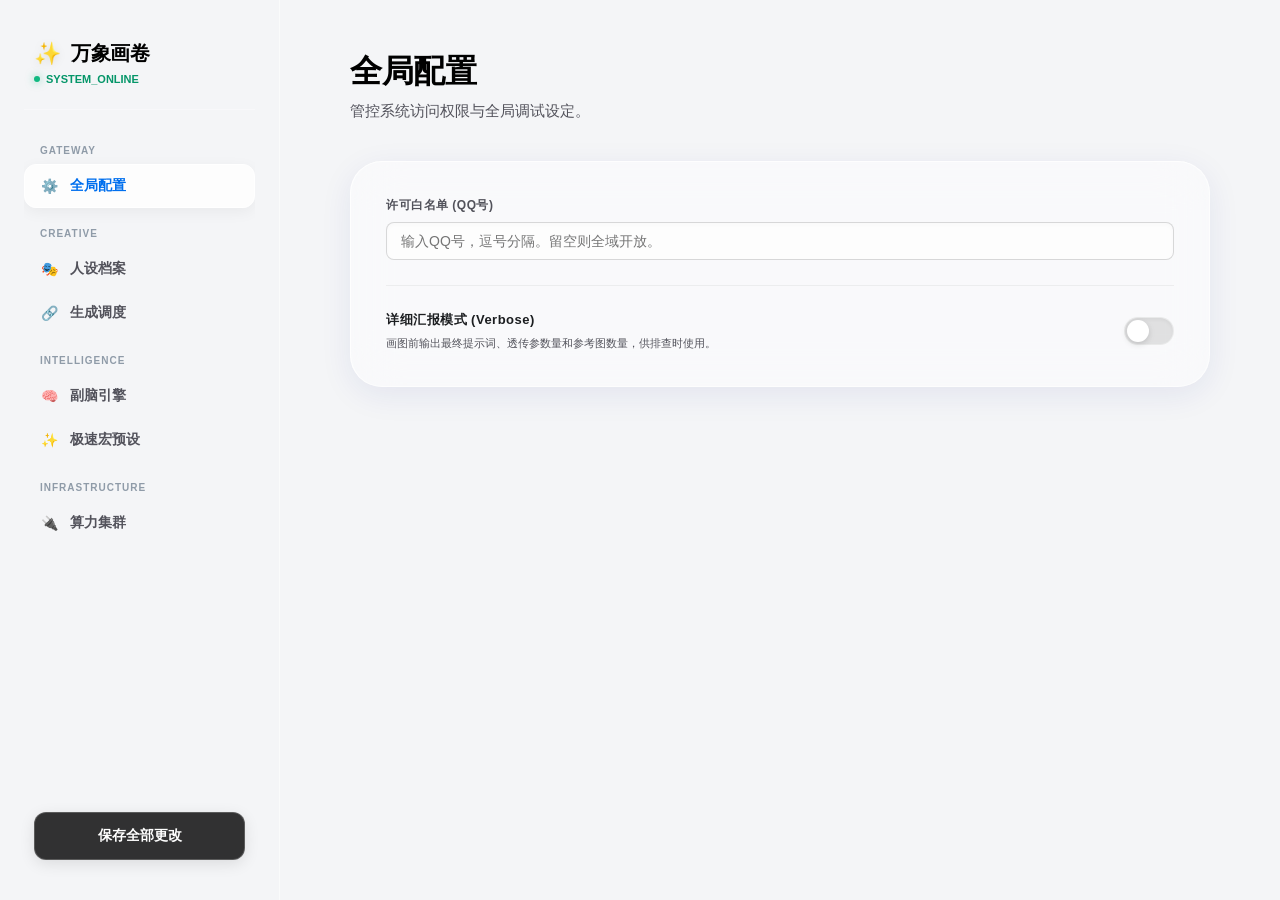
==== pages/插件配置/index.html @ beadd192 "Improve plugin stability and AstrBot compliance" ====
<!doctype html>
<html lang="zh-CN">
<head>
    <meta charset="utf-8" />
    <title>Omni-Draw Station</title>
    <link rel="stylesheet" href="./style.css" />
    
    <style>
        /* =========================================================
           ✨ 修复 1：全局 CSS 补丁 (电脑与手机均生效)
           解决你本地 style.css 缺少这些类名导致的“原始黑边框”和崩坏问题
           ========================================================= */
        
        /* 修复输入框、多行文本框、下拉菜单 */
        .input-modern, .input-glass, select.input-modern, textarea.input-modern {
            width: 100%;
            padding: 10px 14px;
            border: 1px solid rgba(0, 0, 0, 0.15) !important;
            border-radius: 8px;
            background: rgba(255, 255, 255, 0.6);
            font-size: 14px;
            outline: none;
            box-sizing: border-box;
            transition: all 0.2s ease;
            font-family: inherit;
            color: #1C1E21;
        }
        .input-modern:focus, .input-glass:focus {
            border-color: #006FEE !important;
            background: rgba(255, 255, 255, 0.9);
            box-shadow: 0 0 0 3px rgba(0, 111, 238, 0.15);
        }
        textarea.input-modern { resize: vertical; min-height: 80px; }
        
        /* 修复添加指令、添加节点等按钮 */
        .btn-secondary, .btn-glass-secondary {
            padding: 8px 16px;
            border: 1px solid rgba(0, 0, 0, 0.15) !important;
            background: rgba(255, 255, 255, 0.6);
            border-radius: 8px;
            cursor: pointer;
            font-size: 13px;
            font-weight: 600;
            color: #333;
            transition: all 0.2s;
        }
        .btn-secondary:hover, .btn-glass-secondary:hover {
            background: rgba(255, 255, 255, 0.9);
            border-color: #006FEE !important;
            color: #006FEE;
        }

        /* 修复“添加图片”的虚线框 */
        .upload-trigger {
            display: flex;
            flex-direction: column;
            align-items: center;
            justify-content: center;
            width: 100px;
            height: 100px;
            border: 2px dashed rgba(0, 0, 0, 0.2) !important;
            border-radius: 12px;
            background: rgba(255, 255, 255, 0.4);
            cursor: pointer;
            transition: all 0.2s;
            color: #555;
        }
        .upload-trigger:hover {
            background: rgba(255, 255, 255, 0.8);
            border-color: #006FEE !important;
            color: #006FEE;
        }
        .upload-icon { font-size: 24px; font-weight: bold; line-height: 1; margin-bottom: 4px; }
        .upload-text { font-size: 12px; }

        /* =========================================================
           ✨ 修复 2：手机端专属隔离层 (仅屏幕宽度 < 768px 生效)
           绝对不影响电脑端，彻底解决手机端错位、重叠问题
           ========================================================= */
        @media screen and (max-width: 768px) {
            body, html { overflow: hidden !important; }
            .layout-wrapper { display: flex !important; flex-direction: column !important; height: 100vh !important; }
            
            /* 侧边栏变身顶部横向导航 */
            .sidebar { 
                width: 100% !important; 
                height: auto !important; 
                padding: 15px 15px 5px 15px !important; 
                flex-shrink: 0 !important;
                border-right: none !important; 
                border-bottom: 1px solid rgba(0,0,0,0.1) !important;
                background: rgba(255, 255, 255, 0.95) !important;
                z-index: 100 !important; 
                position: relative !important;
            }
            .sidebar-header { display: flex !important; flex-direction: row !important; justify-content: space-between !important; align-items: center !important; margin-bottom: 10px !important; padding: 0 !important; }
            .brand h1 { font-size: 18px !important; margin: 0 !important; }
            .status-dot { margin: 0 !important; }
            
            /* 导航菜单横向滑动 */
            .nav-menu { display: flex !important; flex-direction: row !important; overflow-x: auto !important; white-space: nowrap !important; gap: 8px !important; padding-bottom: 5px !important; -webkit-overflow-scrolling: touch !important; }
            .nav-menu::-webkit-scrollbar { display: none !important; }
            .nav-label { display: none !important; }
            .nav-item { width: auto !important; flex: 0 0 auto !important; padding: 6px 12px !important; margin: 0 !important; font-size: 13px !important; border-radius: 8px !important; }
            
            /* 主内容区留出底部空间，防悬浮按钮遮挡 */
            .content { flex: 1 !important; padding: 15px 15px 100px 15px !important; overflow-y: auto !important; -webkit-overflow-scrolling: touch !important; }
            .page-header h2 { font-size: 20px !important; margin-bottom: 5px !important; }
            .page-header p { font-size: 12px !important; opacity: 0.8 !important;}
            
            /* 强制单列排版防挤压 */
            .grid-row, .grid-2-col { display: flex !important; flex-direction: column !important; gap: 12px !important; }
            .card, .glass-card { padding: 15px !important; width: 100% !important; box-sizing: border-box !important; margin-bottom: 15px !important; border-radius: 12px !important;}
            
            /* 手机端输入框防溢出 */
            .form-group { width: 100% !important; box-sizing: border-box !important; overflow: hidden !important; }
            
            /* 极速宏列表优化为上下堆叠 */
            .list-item { display: flex !important; flex-direction: column !important; gap: 8px !important; height: auto !important; padding: 12px !important; box-sizing: border-box !important; background: rgba(0,0,0,0.03) !important; border-radius: 12px !important;}
            .list-item span { display: none !important; }
            .list-item button { width: 100% !important; margin-top: 5px !important; }
            
            /* 卡片头部防按钮挤压 */
            .card-header.space-between { flex-direction: column !important; align-items: flex-start !important; gap: 10px !important; }
            .card-header.space-between button { width: 100% !important; }

            /* ✨ 彻底修复按钮重叠：做成固定在屏幕底部的悬浮胶囊 ✨ */
            .save-panel { 
                position: fixed !important; 
                bottom: 20px !important; 
                left: 50% !important; 
                transform: translateX(-50%) !important; 
                width: 85% !important; 
                max-width: 350px !important;
                padding: 0 !important; 
                margin: 0 !important; 
                z-index: 9999 !important; 
            }
            .btn-primary { 
                width: 100% !important; 
                padding: 14px !important; 
                border-radius: 30px !important; 
                background: #006FEE !important;
                color: #FFF !important;
                border: none !important;
                box-shadow: 0 8px 25px rgba(0, 111, 238, 0.4) !important; 
                font-size: 15px !important;
                font-weight: bold !important;
            }
        }
    </style>
</head>
<body>
    <div class="layout-wrapper">
        <aside class="sidebar">
            <div class="sidebar-header">
                <div class="brand">
                    <span class="brand-icon">✨</span>
                    <h1>万象画卷</h1>
                </div>
                <div class="status-dot">SYSTEM_ONLINE</div>
            </div>
            
            <nav class="nav-menu">
                <div class="nav-label">GATEWAY</div>
                <button class="nav-item active" data-target="tab-basic"><span>⚙️</span> 全局配置</button>
                <div class="nav-label">CREATIVE</div>
                <button class="nav-item" data-target="tab-persona"><span>🎭</span> 人设档案</button>
                <button class="nav-item" data-target="tab-hub"><span>🔗</span> 生成调度</button>
                <div class="nav-label">INTELLIGENCE</div>
                <button class="nav-item" data-target="tab-optimizer"><span>🧠</span> 副脑引擎</button>
                <button class="nav-item" data-target="tab-presets"><span>✨</span> 极速宏预设</button>
                <div class="nav-label">INFRASTRUCTURE</div>
                <button class="nav-item" data-target="tab-nodes"><span>🔌</span> 算力集群</button>
            </nav>

            <div class="save-panel">
                <button data-action="save-config" class="btn-primary">保存全部更改</button>
            </div>
        </aside>

        <main class="content">
            <div id="tab-basic" class="tab-pane active">
                <div class="page-header"><h2>全局配置</h2><p>管控系统访问权限与全局调试设定。</p></div>
                <section class="card">
                    <div class="form-group">
                        <label>许可白名单 (QQ号)</label>
                        <input type="text" id="perm_allowed_users" class="input-modern" placeholder="输入QQ号，逗号分隔。留空则全域开放。" />
                    </div>
                    <div class="divider"></div>
                    <div style="display: flex; justify-content: space-between; align-items: center;">
                        <div>
                            <label style="margin-bottom: 4px; display: block; color: var(--text-main); font-size: 13px;">详细汇报模式 (Verbose)</label>
                            <span style="font-size: 11px; color: var(--text-muted);">画图前输出最终提示词、透传参数量和参考图数量，供排查时使用。</span>
                        </div>
                        <div class="switch-wrapper"><input type="checkbox" id="verbose_report" class="ios-switch"></div>
                    </div>
                </section>
            </div>

            <div id="tab-persona" class="tab-pane">
                <div class="page-header"><h2>人设档案</h2><p>定义 AI 在进行拟态自拍时的外貌与识别特征。</p></div>
                <div class="grid-row">
                    <section class="card">
                        <div class="form-group"><label>实体代号</label><input type="text" id="persona_name" class="input-modern" /></div>
                        <div class="form-group"><label>底层特征序列 (Base Prompt)</label><textarea id="persona_prompt" rows="5" class="input-modern"></textarea></div>
                    </section>
                    <section class="card">
                        <div class="form-group">
                            <label>多模态参考图矩阵</label>
                            <div class="multi-upload-container" id="persona-upload-container">
                                <div class="upload-trigger" id="persona-upload-trigger">
                                    <span class="upload-icon">+</span>
                                    <span class="upload-text">添加图片</span>
                                </div>
                            </div>
                            <input type="file" id="hidden-file-input" accept="image/png, image/jpeg, image/webp" multiple style="display: none;" />
                        </div>
                    </section>
                </div>
            </div>

            <div id="tab-hub" class="tab-pane">
                <div class="page-header"><h2>生成调度</h2><p>将不同的生成指令动态指向已激活的算力节点。</p></div>
                <section class="card">
                    <div class="form-group"><label>图生图负载指向</label><div class="node-selector" id="sel-route-img"></div><input type="hidden" id="route_img" /></div>
                    <div class="divider"></div>
                    <div class="form-group"><label>自拍拟态指向</label><div class="node-selector" id="sel-route-selfie"></div><input type="hidden" id="route_selfie" /></div>
                    <div class="divider"></div>
                    <div class="form-group"><label>视频渲染指向</label><div class="node-selector-video" id="sel-route-video"></div><input type="hidden" id="route_video" /></div>
                </section>
            </div>

            <div id="tab-optimizer" class="tab-pane">
                <div class="page-header"><h2>副脑引擎</h2><p>大模型提示词重构中枢。</p></div>
                <section class="card highlight-card">
                    <div class="card-header">
                        <h3>提示词副脑 (Prompt Optimizer)</h3>
                        <div class="switch-wrapper"><input type="checkbox" id="opt_enable" class="ios-switch"></div>
                    </div>
                    <div class="grid-2-col">
                        <div class="form-group"><label>画风协议</label><select id="opt_style" class="input-modern"><option value="手机日常原生感">手机日常原生感</option><option value="自拍专用极致真实">自拍专用极致真实</option><option value="电影级光影大片">电影级光影大片</option><option value="日系插画大师">日系插画大师</option><option value="3D 潮玩盲盒">3D 潮玩盲盒</option><option value="自定义模式">自定义模式</option></select></div>
                        <div class="form-group"><label>处理节点</label><div class="node-selector" id="sel-opt-chain"></div><input type="hidden" id="opt_chain" /></div>
                        <div class="form-group"><label>模型核心</label><input type="text" id="opt_model" class="input-modern" /></div>
                        <div class="form-group"><label>超时限制 (秒)</label><input type="number" id="opt_timeout" class="input-modern" /></div>
                        <div class="form-group full-width"><label>并发上限 (0 使用默认安全上限 10)</label><input type="number" id="opt_batch" class="input-modern" /></div>
                        <div class="form-group full-width"><label>自定义注入要求</label><textarea id="opt_custom" rows="2" class="input-modern" placeholder="补充特定的画面要求..."></textarea></div>
                    </div>
                </section>
            </div>

            <div id="tab-presets" class="tab-pane">
                <div class="page-header"><h2>极速宏预设</h2><p>管理快捷映射指令，实现一键改图。</p></div>
                <section class="card">
                    <div class="card-header space-between"><h3>已激活宏指令</h3><button data-action="add-preset" class="btn-secondary btn-small">+ 添加指令</button></div>
                    <div class="list-container" id="presets-container"></div>
                </section>
            </div>

            <div id="tab-nodes" class="tab-pane">
                <div class="page-header"><h2>算力集群</h2><p>管理底层的图像与视频大模型 API 服务配置。</p></div>
                <section class="card">
                    <div class="card-header space-between"><h3>图像算力节点</h3><button data-action="add-provider" class="btn-secondary btn-small">+ 添加生图节点</button></div>
                    <div class="list-container" id="providers-container"></div>
                </section>
                <section class="card">
                    <div class="card-header space-between"><h3>视频渲染节点</h3><button data-action="add-video-provider" class="btn-secondary btn-small">+ 添加视频节点</button></div>
                    <div class="list-container" id="video-providers-container"></div>
                </section>
            </div>
        </main>
    </div>

    <div id="toast-container"></div>
    <script type="module" src="./app.js"></script>
</body>
</html>
---- pages/插件配置/style.css ----
:root {
    --glass-bg: rgba(255, 255, 255, 0.45);
    --glass-border: rgba(255, 255, 255, 0.6);
    --glass-highlight: rgba(255, 255, 255, 0.8);
    --glass-shadow: 0 8px 32px 0 rgba(31, 38, 135, 0.08);
    
    --input-bg: rgba(255, 255, 255, 0.3);
    --input-focus: rgba(255, 255, 255, 0.7);
    
    --text-main: #1C1E21;
    --text-muted: #52525B;
    --accent: #006FEE;
    --accent-glass: rgba(0, 111, 238, 0.15);
    --danger: #FF453A;
    
    --radius-sm: 12px;
    --radius-md: 20px;
    --radius-lg: 32px;
    --transition: all 0.3s cubic-bezier(0.25, 0.8, 0.25, 1);
}

html, body { height: 100%; margin: 0; padding: 0; background: #F4F5F7; font-family: -apple-system, BlinkMacSystemFont, "SF Pro Text", "Helvetica Neue", sans-serif; -webkit-font-smoothing: antialiased; overflow: hidden; }
* { box-sizing: border-box; }

/* 🌟 核心：流光背景层 */
.ambient-bg { position: fixed; top: 0; left: 0; width: 100vw; height: 100vh; z-index: -1; background: #E9ECEF; overflow: hidden; }
.color-orb { position: absolute; border-radius: 50%; filter: blur(80px); opacity: 0.6; animation: float 15s ease-in-out infinite alternate; }
.orb-1 { width: 500px; height: 500px; background: #FFD1FF; top: -100px; left: -100px; }
.orb-2 { width: 600px; height: 600px; background: #C2E9FB; bottom: -200px; right: -100px; animation-delay: -5s; }
.orb-3 { width: 400px; height: 400px; background: #E0C3FC; top: 40%; left: 40%; animation-delay: -10s; }
@keyframes float { 0% { transform: translate(0, 0) scale(1); } 100% { transform: translate(40px, 40px) scale(1.1); } }

/* 💡 将 maxWidth 去除，实现宽度 100vw，侧边栏贴边 */
.layout-wrapper { display: flex; height: 100vh; width: 100vw; margin: 0; }

/* 🌟 核心：液态侧边栏 */
.sidebar { width: 280px; flex-shrink: 0; display: flex; flex-direction: column; padding: 40px 24px; z-index: 10; border-right: 1px solid var(--glass-border); }
.glass-panel { background: var(--glass-bg); backdrop-filter: blur(24px); -webkit-backdrop-filter: blur(24px); box-shadow: var(--glass-shadow); }

.sidebar-header { padding: 0 10px 24px; border-bottom: 1px solid rgba(255,255,255,0.3); margin-bottom: 15px; }
.brand { display: flex; align-items: center; gap: 10px; }
.brand-icon { font-size: 22px; filter: drop-shadow(0 2px 4px rgba(0,0,0,0.1)); }
.brand h1 { font-size: 20px; font-weight: 800; letter-spacing: -0.5px; margin: 0; color: #000; }
.status-dot { font-size: 11px; color: #059669; font-weight: 700; margin-top: 6px; display: flex; align-items: center; gap: 6px; }
.status-dot::before { content: ""; display: block; width: 6px; height: 6px; background: #10B981; border-radius: 50%; box-shadow: 0 0 8px rgba(16, 185, 129, 0.6); }

.nav-label { font-size: 10px; font-weight: 800; color: #8F9BA8; padding: 20px 16px 8px; letter-spacing: 1px; }
.nav-menu { flex: 1; overflow-y: auto; }
.nav-item { display: flex; align-items: center; gap: 12px; width: 100%; padding: 12px 16px; border: 1px solid transparent; background: transparent; border-radius: var(--radius-sm); color: var(--text-muted); font-size: 14px; font-weight: 600; cursor: pointer; transition: var(--transition); outline: none; }
.nav-item:hover { background: rgba(255,255,255,0.5); color: var(--text-main); }
.nav-item.active { background: rgba(255,255,255,0.8); color: var(--accent); border: 1px solid #FFF; box-shadow: 0 4px 15px rgba(0,0,0,0.05); }

.save-panel { margin-top: auto; padding: 16px 10px 0; }
.btn-primary { width: 100%; padding: 14px; background: rgba(0,0,0,0.8); backdrop-filter: blur(10px); color: #FFF; border: 1px solid rgba(255,255,255,0.2); border-radius: var(--radius-sm); font-weight: 600; font-size: 14px; cursor: pointer; transition: var(--transition); outline: none; box-shadow: 0 4px 15px rgba(0,0,0,0.1); }
.btn-primary:hover:not(:disabled) { background: #000; transform: translateY(-2px); box-shadow: 0 8px 20px rgba(0,0,0,0.2); }
.btn-primary:active:not(:disabled) { transform: scale(0.98); }
.btn-secondary { background: rgba(255,255,255,0.55); color: #000; border: 1px solid rgba(255,255,255,0.7); padding: 8px 16px; border-radius: 8px; font-size: 13px; font-weight: 700; cursor: pointer; transition: var(--transition); outline: none; }
.btn-secondary:hover { background: #FFF; color: var(--accent); box-shadow: 0 4px 12px rgba(0,0,0,0.05); }
.btn-small { padding: 7px 12px; font-size: 12px; }
.spinner { display: inline-block; animation: spin 1s linear infinite; }
@keyframes spin { to { transform: rotate(360deg); } }

/* 主区域 */
.content { flex: 1; height: 100%; overflow-y: auto; padding: 50px 70px; scroll-behavior: smooth; position: relative; z-index: 5; }
.tab-pane { display: none; opacity: 0; transform: translateY(20px); transition: opacity 0.4s ease, transform 0.4s cubic-bezier(0.2, 0.8, 0.2, 1); }
.tab-pane.active { display: block; opacity: 1; transform: translateY(0); }

.page-header { margin-bottom: 40px; }
.page-header h2 { font-size: 32px; font-weight: 800; margin: 0 0 8px 0; letter-spacing: -0.5px; color: #000; }
.page-header p { color: var(--text-muted); font-size: 15px; margin: 0; font-weight: 500; }

/* 🌟 核心：液态卡片 */
.card, .glass-card { background: var(--glass-bg); backdrop-filter: blur(24px); -webkit-backdrop-filter: blur(24px); border-radius: var(--radius-lg); padding: 35px; margin-bottom: 30px; box-shadow: var(--glass-shadow); border: 1px solid var(--glass-border); border-top: 1px solid var(--glass-highlight); border-left: 1px solid var(--glass-highlight); transition: var(--transition); }
.glass-card:hover { box-shadow: 0 12px 40px 0 rgba(31, 38, 135, 0.12); }
.card:hover { box-shadow: 0 12px 40px 0 rgba(31, 38, 135, 0.12); }
.highlight-card { position: relative; overflow: hidden; }
.highlight-card::before { content: ''; position: absolute; top: 0; left: 0; width: 100%; height: 4px; background: linear-gradient(90deg, #006FEE, #00A2FF); }
.highlight-glass { position: relative; overflow: hidden; }
.highlight-glass::before { content: ''; position: absolute; top: 0; left: 0; width: 100%; height: 4px; background: linear-gradient(90deg, #006FEE, #00F0FF); }
.card-header { margin-bottom: 25px; display: flex; justify-content: space-between; align-items: center; }
.card-header h3 { font-size: 17px; font-weight: 700; margin: 0; color: #000; }

.grid-row { display: grid; grid-template-columns: 1fr 1fr; gap: 30px; }
.grid-2-col { display: grid; grid-template-columns: 1fr 1fr; gap: 20px; }
.full-width { grid-column: 1 / -1; }

.form-group { display: flex; flex-direction: column; gap: 8px; margin-bottom: 20px; }
.form-group:last-child { margin-bottom: 0; }
label { font-size: 12px; font-weight: 700; color: var(--text-muted); letter-spacing: 0.5px; }

/* 🌟 核心：玻璃质感输入框 */
.input-modern, .input-glass { width: 100%; padding: 14px 16px; background: var(--input-bg); border: 1px solid rgba(255,255,255,0.4); border-radius: var(--radius-sm); color: var(--text-main); font-size: 14px; transition: var(--transition); outline: none; font-weight: 500; box-shadow: inset 0 2px 4px rgba(0,0,0,0.02); }
.input-modern:hover,
.input-glass:hover { background: rgba(255,255,255,0.5); }
.input-modern:focus,
.input-glass:focus { background: var(--input-focus); border-color: rgba(255,255,255,0.8); box-shadow: 0 0 0 4px var(--accent-glass), inset 0 2px 4px rgba(0,0,0,0.01); }
textarea.input-modern,
textarea.input-glass { resize: vertical; line-height: 1.6; }
.divider { height: 1px; background: rgba(0,0,0,0.05); margin: 25px 0; }

/* iOS 开关 */
.switch-wrapper { display: flex; align-items: center; }
.ios-switch { appearance: none; width: 50px; height: 28px; background: rgba(0,0,0,0.1); border-radius: 28px; position: relative; cursor: pointer; outline: none; transition: 0.3s; margin: 0; border: 1px solid rgba(255,255,255,0.3); box-shadow: inset 0 2px 4px rgba(0,0,0,0.05); }
.ios-switch::after { content: ''; position: absolute; top: 2px; left: 2px; width: 22px; height: 22px; background: #FFF; border-radius: 50%; box-shadow: 0 2px 6px rgba(0,0,0,0.15); transition: 0.3s cubic-bezier(0.2, 0.8, 0.2, 1); }
.ios-switch:checked { background: #34C759; border-color: #34C759; }
.ios-switch:checked::after { transform: translateX(22px); }

/* 🌟 这是你原本的 selector-chip，我不做任何修改！ */
.node-selector, .node-selector-video { display: flex; flex-wrap: wrap; gap: 10px; margin-top: 5px; }
.selector-chip { padding: 8px 16px; background: var(--input-bg); border-radius: 20px; font-size: 13px; font-weight: 600; color: var(--text-muted); cursor: pointer; border: 1px solid rgba(255,255,255,0.3); transition: var(--transition); backdrop-filter: blur(10px); }
.selector-chip:hover { background: rgba(255,255,255,0.6); }
.selector-chip.active { background: var(--accent); color: #FFF; border-color: var(--accent); box-shadow: 0 4px 12px rgba(0, 111, 238, 0.3); }
.empty-hint { font-size: 12px; color: #A1A1AA; font-style: italic; }

/* 多图上传区域 */
.multi-upload-container { display: flex; flex-wrap: wrap; gap: 15px; align-items: stretch; }
.image-preview-wrapper { position: relative; animation: popIn 0.4s cubic-bezier(0.2, 0.8, 0.2, 1); }
.image-preview { height: 100px; width: auto; max-width: 160px; object-fit: cover; border-radius: var(--radius-sm); border: 2px solid #FFF; box-shadow: 0 4px 12px rgba(0,0,0,0.08); background: var(--input-bg); display: block; }
.btn-del-img { position: absolute; top: -10px; right: -10px; width: 26px; height: 26px; background: rgba(0,0,0,0.7); backdrop-filter: blur(4px); color: #FFF; border: 1px solid rgba(255,255,255,0.2); border-radius: 50%; font-size: 14px; display: flex; align-items: center; justify-content: center; cursor: pointer; outline: none; transition: 0.2s; box-shadow: 0 2px 8px rgba(0,0,0,0.2); }
.btn-del-img:hover { background: var(--danger); transform: scale(1.1); }
.glass-trigger { height: 100px; min-width: 100px; border: 2px dashed rgba(0,0,0,0.15); border-radius: var(--radius-sm); display: flex; flex-direction: column; align-items: center; justify-content: center; cursor: pointer; background: rgba(255,255,255,0.2); transition: var(--transition); padding: 0 20px; }
.glass-trigger:hover { border-color: var(--accent); background: rgba(255,255,255,0.6); }
.upload-icon { font-size: 24px; color: var(--accent); font-weight: 300; }
.upload-text { font-size: 12px; font-weight: 700; color: var(--text-muted); margin-top: 4px; }
@keyframes popIn { from { opacity: 0; transform: scale(0.85); } to { opacity: 1; transform: scale(1); } }

/* 玻璃次级按钮 */
.btn-glass-secondary { background: rgba(255,255,255,0.5); color: #000; border: 1px solid rgba(255,255,255,0.6); padding: 8px 16px; border-radius: 8px; font-size: 13px; font-weight: 700; cursor: pointer; transition: var(--transition); outline: none; box-shadow: 0 2px 6px rgba(0,0,0,0.02); }
.btn-glass-secondary:hover { background: #FFF; box-shadow: 0 4px 12px rgba(0,0,0,0.05); transform: translateY(-1px); }

/* 列表容器 */
.list-container { display: flex; flex-direction: column; gap: 16px; }
.list-card { border: 1px solid rgba(255,255,255,0.6); border-radius: var(--radius-md); padding: 24px; background: rgba(255,255,255,0.45); transition: var(--transition); }
.list-card:hover { background: rgba(255,255,255,0.7); box-shadow: 0 8px 24px rgba(0,0,0,0.05); }
.list-card-header { display: flex; justify-content: space-between; align-items: center; margin-bottom: 20px; border-bottom: 1px solid rgba(0,0,0,0.05); padding-bottom: 16px; }
.input-minimal { background: transparent; border: none; font-size: 16px; font-weight: 800; width: 180px; outline: none; border-bottom: 1px solid transparent; transition: var(--transition); color: var(--text-main); }
.input-minimal:focus { border-bottom-color: var(--accent); }

.list-item { display: flex; align-items: center; gap: 12px; padding: 10px 16px; background: rgba(255,255,255,0.4); border-radius: var(--radius-sm); border: 1px solid rgba(255,255,255,0.5); transition: var(--transition); }
.list-item:focus-within { background: rgba(255,255,255,0.8); border-color: #FFF; box-shadow: 0 4px 15px rgba(0,0,0,0.05); }
.preset-name { width: 140px; background: transparent; font-weight: 700; }
.preset-prompt { flex: 1; background: transparent; }
.divider-text { color: #A1A1AA; font-size: 12px; font-weight: 700; }
.btn-icon { background: transparent; border: none; color: #A1A1AA; font-size: 18px; cursor: pointer; transition: var(--transition); width: 28px; height: 28px; border-radius: 50%; display: flex; align-items: center; justify-content: center; outline: none; }
.btn-icon:hover { color: var(--danger); background: #FEE2E2; }

/* Toast */
#toast-container { position: fixed; top: 40px; left: 50%; transform: translateX(-50%); z-index: 10000; display: flex; flex-direction: column; gap: 10px; pointer-events: none; }
.toast { background: rgba(0,0,0,0.75); backdrop-filter: blur(12px); -webkit-backdrop-filter: blur(12px); color: #FFF; padding: 14px 28px; border-radius: 30px; font-size: 14px; font-weight: 500; display: flex; align-items: center; gap: 10px; box-shadow: 0 12px 30px rgba(0,0,0,0.15); border: 1px solid rgba(255,255,255,0.1); animation: slideDown 0.4s cubic-bezier(0.2, 0.8, 0.2, 1) forwards; }
.toast-success .toast-icon { color: #34C759; font-weight: bold; }
.toast-error .toast-icon { color: #FF3B30; font-weight: bold; }
.toast-fadeout { opacity: 0; transform: translateY(-20px); transition: 0.3s; }
@keyframes slideDown { from { opacity: 0; transform: translateY(-20px); } to { opacity: 1; transform: translateY(0); } }

/* 动画节点 */
.node-enter { animation: slideInUp 0.5s cubic-bezier(0.2, 0.8, 0.2, 1) forwards; }
.node-exit { animation: fadeOutRight 0.3s ease-in forwards; pointer-events: none; }
@keyframes slideInUp { 0% { opacity: 0; transform: translateY(20px) scale(0.98); } 100% { opacity: 1; transform: translateY(0) scale(1); } }
@keyframes fadeOutRight { 0% { opacity: 1; transform: translateX(0); } 100% { opacity: 0; transform: translateX(30px); } }

/* 💡 新增：独立的 api-chip 样式，用于算力集群模式选择，互不干扰 */
.chip-group { display: flex; flex-wrap: wrap; gap: 8px; }
.api-chip { padding: 8px 16px; background: rgba(255,255,255,0.5); border-radius: 20px; font-size: 13px; font-weight: 600; color: var(--text-muted); cursor: pointer; border: 1px solid rgba(255,255,255,0.6); transition: var(--transition); backdrop-filter: blur(10px); }
.api-chip:hover { background: rgba(255,255,255,0.8); color: var(--text-main); }
.api-chip.active { background: var(--accent); color: #FFF; border-color: var(--accent); box-shadow: 0 4px 12px rgba(0, 111, 238, 0.3); }

/* 追加到文件末尾即可 */
.chip-del { 
    margin-left: 6px; 
    color: inherit; 
    opacity: 0.5; 
    padding: 0 4px; 
    border-radius: 50%; 
    transition: 0.2s; 
    display: inline-flex; 
    align-items: center; 
    justify-content: center; 
    font-size: 14px; 
    font-weight: bold; 
    line-height: 1; 
}
.chip-del:hover { 
    background: rgba(0,0,0,0.1); 
    opacity: 1; 
    color: var(--danger); 
    transform: scale(1.1); 
}
.api-chip.active .chip-del:hover { 
    background: rgba(255,255,255,0.25); 
    color: #FFF; 
}
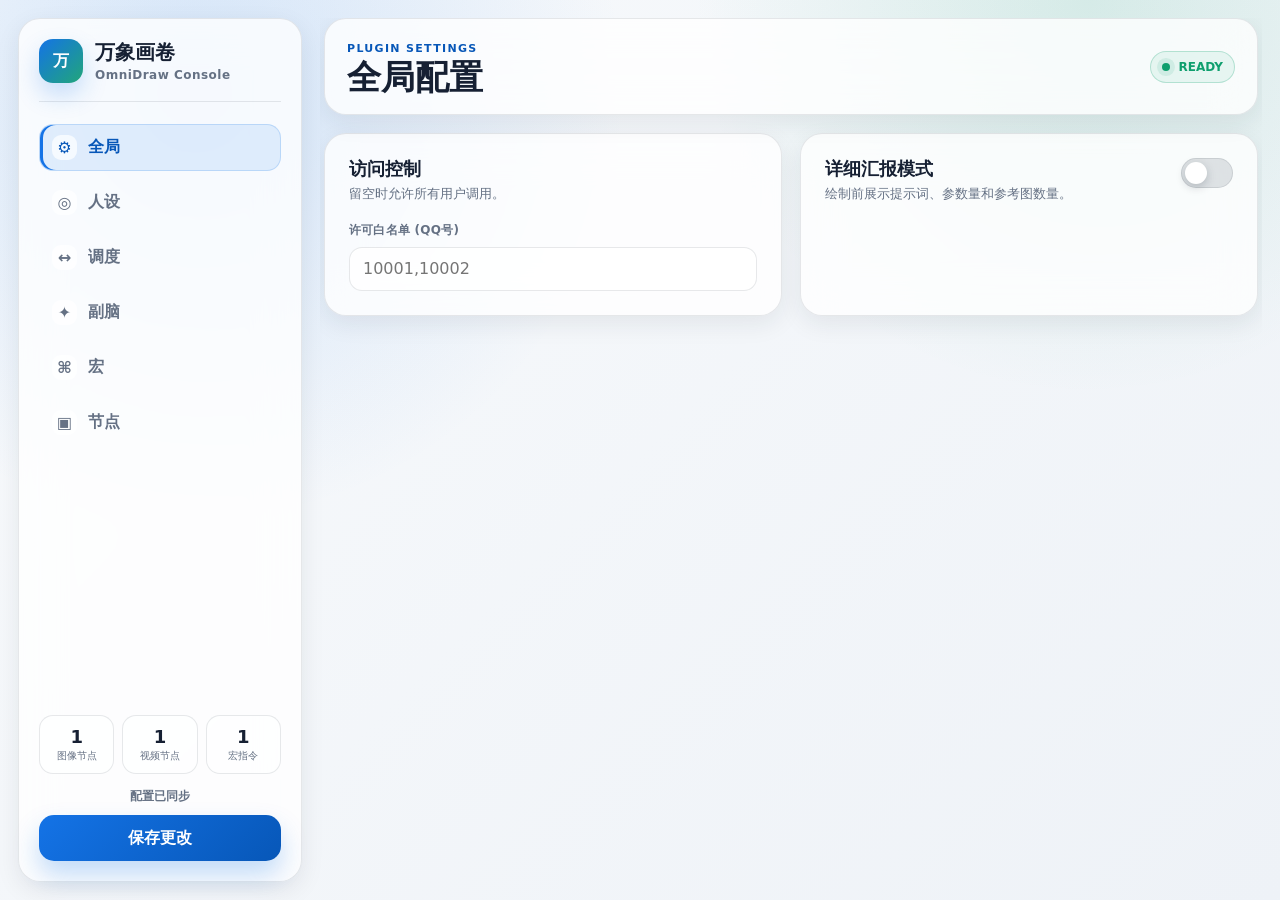
==== commit 92a7778a: "Redesign plugin settings page" ====
--- a/pages/插件配置/index.html
+++ b/pages/插件配置/index.html
@@ -2,276 +2,245 @@
 <html lang="zh-CN">
 <head>
     <meta charset="utf-8" />
-    <title>Omni-Draw Station</title>
+    <meta name="viewport" content="width=device-width, initial-scale=1, viewport-fit=cover" />
+    <title>OmniDraw Console</title>
     <link rel="stylesheet" href="./style.css" />
-    
-    <style>
-        /* =========================================================
-           ✨ 修复 1：全局 CSS 补丁 (电脑与手机均生效)
-           解决你本地 style.css 缺少这些类名导致的“原始黑边框”和崩坏问题
-           ========================================================= */
-        
-        /* 修复输入框、多行文本框、下拉菜单 */
-        .input-modern, .input-glass, select.input-modern, textarea.input-modern {
-            width: 100%;
-            padding: 10px 14px;
-            border: 1px solid rgba(0, 0, 0, 0.15) !important;
-            border-radius: 8px;
-            background: rgba(255, 255, 255, 0.6);
-            font-size: 14px;
-            outline: none;
-            box-sizing: border-box;
-            transition: all 0.2s ease;
-            font-family: inherit;
-            color: #1C1E21;
-        }
-        .input-modern:focus, .input-glass:focus {
-            border-color: #006FEE !important;
-            background: rgba(255, 255, 255, 0.9);
-            box-shadow: 0 0 0 3px rgba(0, 111, 238, 0.15);
-        }
-        textarea.input-modern { resize: vertical; min-height: 80px; }
-        
-        /* 修复添加指令、添加节点等按钮 */
-        .btn-secondary, .btn-glass-secondary {
-            padding: 8px 16px;
-            border: 1px solid rgba(0, 0, 0, 0.15) !important;
-            background: rgba(255, 255, 255, 0.6);
-            border-radius: 8px;
-            cursor: pointer;
-            font-size: 13px;
-            font-weight: 600;
-            color: #333;
-            transition: all 0.2s;
-        }
-        .btn-secondary:hover, .btn-glass-secondary:hover {
-            background: rgba(255, 255, 255, 0.9);
-            border-color: #006FEE !important;
-            color: #006FEE;
-        }
-
-        /* 修复“添加图片”的虚线框 */
-        .upload-trigger {
-            display: flex;
-            flex-direction: column;
-            align-items: center;
-            justify-content: center;
-            width: 100px;
-            height: 100px;
-            border: 2px dashed rgba(0, 0, 0, 0.2) !important;
-            border-radius: 12px;
-            background: rgba(255, 255, 255, 0.4);
-            cursor: pointer;
-            transition: all 0.2s;
-            color: #555;
-        }
-        .upload-trigger:hover {
-            background: rgba(255, 255, 255, 0.8);
-            border-color: #006FEE !important;
-            color: #006FEE;
-        }
-        .upload-icon { font-size: 24px; font-weight: bold; line-height: 1; margin-bottom: 4px; }
-        .upload-text { font-size: 12px; }
-
-        /* =========================================================
-           ✨ 修复 2：手机端专属隔离层 (仅屏幕宽度 < 768px 生效)
-           绝对不影响电脑端，彻底解决手机端错位、重叠问题
-           ========================================================= */
-        @media screen and (max-width: 768px) {
-            body, html { overflow: hidden !important; }
-            .layout-wrapper { display: flex !important; flex-direction: column !important; height: 100vh !important; }
-            
-            /* 侧边栏变身顶部横向导航 */
-            .sidebar { 
-                width: 100% !important; 
-                height: auto !important; 
-                padding: 15px 15px 5px 15px !important; 
-                flex-shrink: 0 !important;
-                border-right: none !important; 
-                border-bottom: 1px solid rgba(0,0,0,0.1) !important;
-                background: rgba(255, 255, 255, 0.95) !important;
-                z-index: 100 !important; 
-                position: relative !important;
-            }
-            .sidebar-header { display: flex !important; flex-direction: row !important; justify-content: space-between !important; align-items: center !important; margin-bottom: 10px !important; padding: 0 !important; }
-            .brand h1 { font-size: 18px !important; margin: 0 !important; }
-            .status-dot { margin: 0 !important; }
-            
-            /* 导航菜单横向滑动 */
-            .nav-menu { display: flex !important; flex-direction: row !important; overflow-x: auto !important; white-space: nowrap !important; gap: 8px !important; padding-bottom: 5px !important; -webkit-overflow-scrolling: touch !important; }
-            .nav-menu::-webkit-scrollbar { display: none !important; }
-            .nav-label { display: none !important; }
-            .nav-item { width: auto !important; flex: 0 0 auto !important; padding: 6px 12px !important; margin: 0 !important; font-size: 13px !important; border-radius: 8px !important; }
-            
-            /* 主内容区留出底部空间，防悬浮按钮遮挡 */
-            .content { flex: 1 !important; padding: 15px 15px 100px 15px !important; overflow-y: auto !important; -webkit-overflow-scrolling: touch !important; }
-            .page-header h2 { font-size: 20px !important; margin-bottom: 5px !important; }
-            .page-header p { font-size: 12px !important; opacity: 0.8 !important;}
-            
-            /* 强制单列排版防挤压 */
-            .grid-row, .grid-2-col { display: flex !important; flex-direction: column !important; gap: 12px !important; }
-            .card, .glass-card { padding: 15px !important; width: 100% !important; box-sizing: border-box !important; margin-bottom: 15px !important; border-radius: 12px !important;}
-            
-            /* 手机端输入框防溢出 */
-            .form-group { width: 100% !important; box-sizing: border-box !important; overflow: hidden !important; }
-            
-            /* 极速宏列表优化为上下堆叠 */
-            .list-item { display: flex !important; flex-direction: column !important; gap: 8px !important; height: auto !important; padding: 12px !important; box-sizing: border-box !important; background: rgba(0,0,0,0.03) !important; border-radius: 12px !important;}
-            .list-item span { display: none !important; }
-            .list-item button { width: 100% !important; margin-top: 5px !important; }
-            
-            /* 卡片头部防按钮挤压 */
-            .card-header.space-between { flex-direction: column !important; align-items: flex-start !important; gap: 10px !important; }
-            .card-header.space-between button { width: 100% !important; }
-
-            /* ✨ 彻底修复按钮重叠：做成固定在屏幕底部的悬浮胶囊 ✨ */
-            .save-panel { 
-                position: fixed !important; 
-                bottom: 20px !important; 
-                left: 50% !important; 
-                transform: translateX(-50%) !important; 
-                width: 85% !important; 
-                max-width: 350px !important;
-                padding: 0 !important; 
-                margin: 0 !important; 
-                z-index: 9999 !important; 
-            }
-            .btn-primary { 
-                width: 100% !important; 
-                padding: 14px !important; 
-                border-radius: 30px !important; 
-                background: #006FEE !important;
-                color: #FFF !important;
-                border: none !important;
-                box-shadow: 0 8px 25px rgba(0, 111, 238, 0.4) !important; 
-                font-size: 15px !important;
-                font-weight: bold !important;
-            }
-        }
-    </style>
 </head>
 <body>
-    <div class="layout-wrapper">
+    <div class="app-shell">
         <aside class="sidebar">
-            <div class="sidebar-header">
-                <div class="brand">
-                    <span class="brand-icon">✨</span>
+            <div class="brand-block">
+                <div class="brand-mark">万</div>
+                <div>
                     <h1>万象画卷</h1>
-                </div>
-                <div class="status-dot">SYSTEM_ONLINE</div>
+                    <p>OmniDraw Console</p>
+                </div>
             </div>
-            
-            <nav class="nav-menu">
-                <div class="nav-label">GATEWAY</div>
-                <button class="nav-item active" data-target="tab-basic"><span>⚙️</span> 全局配置</button>
-                <div class="nav-label">CREATIVE</div>
-                <button class="nav-item" data-target="tab-persona"><span>🎭</span> 人设档案</button>
-                <button class="nav-item" data-target="tab-hub"><span>🔗</span> 生成调度</button>
-                <div class="nav-label">INTELLIGENCE</div>
-                <button class="nav-item" data-target="tab-optimizer"><span>🧠</span> 副脑引擎</button>
-                <button class="nav-item" data-target="tab-presets"><span>✨</span> 极速宏预设</button>
-                <div class="nav-label">INFRASTRUCTURE</div>
-                <button class="nav-item" data-target="tab-nodes"><span>🔌</span> 算力集群</button>
+
+            <nav class="nav-menu" aria-label="配置导航">
+                <button class="nav-item active" data-target="tab-basic" type="button">
+                    <span class="nav-icon">⚙</span><span>全局</span>
+                </button>
+                <button class="nav-item" data-target="tab-persona" type="button">
+                    <span class="nav-icon">◎</span><span>人设</span>
+                </button>
+                <button class="nav-item" data-target="tab-hub" type="button">
+                    <span class="nav-icon">↔</span><span>调度</span>
+                </button>
+                <button class="nav-item" data-target="tab-optimizer" type="button">
+                    <span class="nav-icon">✦</span><span>副脑</span>
+                </button>
+                <button class="nav-item" data-target="tab-presets" type="button">
+                    <span class="nav-icon">⌘</span><span>宏</span>
+                </button>
+                <button class="nav-item" data-target="tab-nodes" type="button">
+                    <span class="nav-icon">▣</span><span>节点</span>
+                </button>
             </nav>
 
+            <div class="sidebar-metrics">
+                <div><span id="metric-image-nodes">0</span><small>图像节点</small></div>
+                <div><span id="metric-video-nodes">0</span><small>视频节点</small></div>
+                <div><span id="metric-presets">0</span><small>宏指令</small></div>
+            </div>
+
             <div class="save-panel">
-                <button data-action="save-config" class="btn-primary">保存全部更改</button>
+                <div class="save-state" id="save-state">配置已同步</div>
+                <button data-action="save-config" class="btn-primary" type="button">保存更改</button>
             </div>
         </aside>
 
         <main class="content">
-            <div id="tab-basic" class="tab-pane active">
-                <div class="page-header"><h2>全局配置</h2><p>管控系统访问权限与全局调试设定。</p></div>
-                <section class="card">
-                    <div class="form-group">
-                        <label>许可白名单 (QQ号)</label>
-                        <input type="text" id="perm_allowed_users" class="input-modern" placeholder="输入QQ号，逗号分隔。留空则全域开放。" />
-                    </div>
-                    <div class="divider"></div>
-                    <div style="display: flex; justify-content: space-between; align-items: center;">
-                        <div>
-                            <label style="margin-bottom: 4px; display: block; color: var(--text-main); font-size: 13px;">详细汇报模式 (Verbose)</label>
-                            <span style="font-size: 11px; color: var(--text-muted);">画图前输出最终提示词、透传参数量和参考图数量，供排查时使用。</span>
-                        </div>
-                        <div class="switch-wrapper"><input type="checkbox" id="verbose_report" class="ios-switch"></div>
-                    </div>
-                </section>
-            </div>
-
-            <div id="tab-persona" class="tab-pane">
-                <div class="page-header"><h2>人设档案</h2><p>定义 AI 在进行拟态自拍时的外貌与识别特征。</p></div>
-                <div class="grid-row">
-                    <section class="card">
-                        <div class="form-group"><label>实体代号</label><input type="text" id="persona_name" class="input-modern" /></div>
-                        <div class="form-group"><label>底层特征序列 (Base Prompt)</label><textarea id="persona_prompt" rows="5" class="input-modern"></textarea></div>
-                    </section>
-                    <section class="card">
-                        <div class="form-group">
-                            <label>多模态参考图矩阵</label>
-                            <div class="multi-upload-container" id="persona-upload-container">
-                                <div class="upload-trigger" id="persona-upload-trigger">
-                                    <span class="upload-icon">+</span>
-                                    <span class="upload-text">添加图片</span>
-                                </div>
-                            </div>
-                            <input type="file" id="hidden-file-input" accept="image/png, image/jpeg, image/webp" multiple style="display: none;" />
-                        </div>
-                    </section>
-                </div>
-            </div>
-
-            <div id="tab-hub" class="tab-pane">
-                <div class="page-header"><h2>生成调度</h2><p>将不同的生成指令动态指向已激活的算力节点。</p></div>
-                <section class="card">
-                    <div class="form-group"><label>图生图负载指向</label><div class="node-selector" id="sel-route-img"></div><input type="hidden" id="route_img" /></div>
-                    <div class="divider"></div>
-                    <div class="form-group"><label>自拍拟态指向</label><div class="node-selector" id="sel-route-selfie"></div><input type="hidden" id="route_selfie" /></div>
-                    <div class="divider"></div>
-                    <div class="form-group"><label>视频渲染指向</label><div class="node-selector-video" id="sel-route-video"></div><input type="hidden" id="route_video" /></div>
-                </section>
-            </div>
-
-            <div id="tab-optimizer" class="tab-pane">
-                <div class="page-header"><h2>副脑引擎</h2><p>大模型提示词重构中枢。</p></div>
-                <section class="card highlight-card">
+            <header class="topbar">
+                <div>
+                    <span class="eyebrow">PLUGIN SETTINGS</span>
+                    <h2 id="active-title">全局配置</h2>
+                </div>
+                <div class="status-pill"><span></span>READY</div>
+            </header>
+
+            <section id="tab-basic" class="tab-pane active" data-title="全局配置">
+                <div class="page-grid compact">
+                    <article class="card">
+                        <div class="card-header">
+                            <div>
+                                <h3>访问控制</h3>
+                                <p>留空时允许所有用户调用。</p>
+                            </div>
+                        </div>
+                        <div class="form-group">
+                            <label for="perm_allowed_users">许可白名单 (QQ号)</label>
+                            <input type="text" id="perm_allowed_users" class="input-modern" placeholder="10001,10002" />
+                        </div>
+                    </article>
+
+                    <article class="card">
+                        <div class="setting-row">
+                            <div>
+                                <h3>详细汇报模式</h3>
+                                <p>绘制前展示提示词、参数量和参考图数量。</p>
+                            </div>
+                            <label class="switch-wrapper" for="verbose_report">
+                                <input type="checkbox" id="verbose_report" class="ios-switch" />
+                            </label>
+                        </div>
+                    </article>
+                </div>
+            </section>
+
+            <section id="tab-persona" class="tab-pane" data-title="人设档案">
+                <div class="page-grid">
+                    <article class="card">
+                        <div class="card-header">
+                            <div>
+                                <h3>基础人设</h3>
+                                <p>自拍模式会与副脑输出合并。</p>
+                            </div>
+                        </div>
+                        <div class="form-group">
+                            <label for="persona_name">实体代号</label>
+                            <input type="text" id="persona_name" class="input-modern" />
+                        </div>
+                        <div class="form-group">
+                            <label for="persona_prompt">底层特征序列 (Base Prompt)</label>
+                            <textarea id="persona_prompt" rows="7" class="input-modern"></textarea>
+                        </div>
+                    </article>
+
+                    <article class="card">
+                        <div class="card-header">
+                            <div>
+                                <h3>参考图矩阵</h3>
+                                <p>支持多张形象参考图。</p>
+                            </div>
+                        </div>
+                        <div class="multi-upload-container" id="persona-upload-container">
+                            <button class="upload-trigger" id="persona-upload-trigger" type="button">
+                                <span class="upload-icon">+</span>
+                                <span class="upload-text">添加图片</span>
+                            </button>
+                        </div>
+                        <input type="file" id="hidden-file-input" accept="image/png, image/jpeg, image/webp" multiple hidden />
+                    </article>
+                </div>
+            </section>
+
+            <section id="tab-hub" class="tab-pane" data-title="生成调度">
+                <article class="card wide-card">
                     <div class="card-header">
-                        <h3>提示词副脑 (Prompt Optimizer)</h3>
-                        <div class="switch-wrapper"><input type="checkbox" id="opt_enable" class="ios-switch"></div>
-                    </div>
-                    <div class="grid-2-col">
-                        <div class="form-group"><label>画风协议</label><select id="opt_style" class="input-modern"><option value="手机日常原生感">手机日常原生感</option><option value="自拍专用极致真实">自拍专用极致真实</option><option value="电影级光影大片">电影级光影大片</option><option value="日系插画大师">日系插画大师</option><option value="3D 潮玩盲盒">3D 潮玩盲盒</option><option value="自定义模式">自定义模式</option></select></div>
-                        <div class="form-group"><label>处理节点</label><div class="node-selector" id="sel-opt-chain"></div><input type="hidden" id="opt_chain" /></div>
-                        <div class="form-group"><label>模型核心</label><input type="text" id="opt_model" class="input-modern" /></div>
-                        <div class="form-group"><label>超时限制 (秒)</label><input type="number" id="opt_timeout" class="input-modern" /></div>
-                        <div class="form-group full-width"><label>并发上限 (0 使用默认安全上限 10)</label><input type="number" id="opt_batch" class="input-modern" /></div>
-                        <div class="form-group full-width"><label>自定义注入要求</label><textarea id="opt_custom" rows="2" class="input-modern" placeholder="补充特定的画面要求..."></textarea></div>
-                    </div>
-                </section>
-            </div>
-
-            <div id="tab-presets" class="tab-pane">
-                <div class="page-header"><h2>极速宏预设</h2><p>管理快捷映射指令，实现一键改图。</p></div>
-                <section class="card">
-                    <div class="card-header space-between"><h3>已激活宏指令</h3><button data-action="add-preset" class="btn-secondary btn-small">+ 添加指令</button></div>
+                        <div>
+                            <h3>链路路由</h3>
+                            <p>把不同任务指向对应节点。</p>
+                        </div>
+                    </div>
+                    <div class="route-stack">
+                        <div class="route-row">
+                            <label>图像生成</label>
+                            <div class="node-selector" id="sel-route-img"></div>
+                            <input type="hidden" id="route_img" />
+                        </div>
+                        <div class="route-row">
+                            <label>人设自拍</label>
+                            <div class="node-selector" id="sel-route-selfie"></div>
+                            <input type="hidden" id="route_selfie" />
+                        </div>
+                        <div class="route-row">
+                            <label>视频渲染</label>
+                            <div class="node-selector-video" id="sel-route-video"></div>
+                            <input type="hidden" id="route_video" />
+                        </div>
+                    </div>
+                </article>
+            </section>
+
+            <section id="tab-optimizer" class="tab-pane" data-title="副脑引擎">
+                <article class="card highlight-card wide-card">
+                    <div class="card-header">
+                        <div>
+                            <h3>Prompt Optimizer</h3>
+                            <p>提示词重构与风格增强。</p>
+                        </div>
+                        <label class="switch-wrapper" for="opt_enable">
+                            <input type="checkbox" id="opt_enable" class="ios-switch" />
+                        </label>
+                    </div>
+                    <div class="form-grid">
+                        <div class="form-group">
+                            <label for="opt_style">画风协议</label>
+                            <select id="opt_style" class="input-modern">
+                                <option value="手机日常原生感">手机日常原生感</option>
+                                <option value="自拍专用极致真实">自拍专用极致真实</option>
+                                <option value="电影级光影大片">电影级光影大片</option>
+                                <option value="日系插画大师">日系插画大师</option>
+                                <option value="3D 潮玩盲盒">3D 潮玩盲盒</option>
+                                <option value="自定义模式">自定义模式</option>
+                            </select>
+                        </div>
+                        <div class="form-group">
+                            <label>处理节点</label>
+                            <div class="node-selector" id="sel-opt-chain"></div>
+                            <input type="hidden" id="opt_chain" />
+                        </div>
+                        <div class="form-group">
+                            <label for="opt_model">模型核心</label>
+                            <input type="text" id="opt_model" class="input-modern" />
+                        </div>
+                        <div class="form-group">
+                            <label for="opt_timeout">超时限制 (秒)</label>
+                            <input type="number" id="opt_timeout" class="input-modern" min="1" />
+                        </div>
+                        <div class="form-group">
+                            <label for="opt_batch">批量上限</label>
+                            <input type="number" id="opt_batch" class="input-modern" min="0" />
+                        </div>
+                        <div class="form-group full-width">
+                            <label for="opt_custom">自定义注入要求</label>
+                            <textarea id="opt_custom" rows="4" class="input-modern" placeholder="补充特定的画面要求..."></textarea>
+                        </div>
+                    </div>
+                </article>
+            </section>
+
+            <section id="tab-presets" class="tab-pane" data-title="极速宏预设">
+                <article class="card wide-card">
+                    <div class="card-header space-between">
+                        <div>
+                            <h3>宏指令</h3>
+                            <p>快捷指令与底层提示词映射。</p>
+                        </div>
+                        <button data-action="add-preset" class="btn-secondary" type="button">添加指令</button>
+                    </div>
                     <div class="list-container" id="presets-container"></div>
-                </section>
-            </div>
-
-            <div id="tab-nodes" class="tab-pane">
-                <div class="page-header"><h2>算力集群</h2><p>管理底层的图像与视频大模型 API 服务配置。</p></div>
-                <section class="card">
-                    <div class="card-header space-between"><h3>图像算力节点</h3><button data-action="add-provider" class="btn-secondary btn-small">+ 添加生图节点</button></div>
+                </article>
+            </section>
+
+            <section id="tab-nodes" class="tab-pane" data-title="算力集群">
+                <article class="card wide-card">
+                    <div class="card-header space-between">
+                        <div>
+                            <h3>图像算力节点</h3>
+                            <p>OpenAI Images 或 Chat/Vision 兼容接口。</p>
+                        </div>
+                        <button data-action="add-provider" class="btn-secondary" type="button">添加生图节点</button>
+                    </div>
                     <div class="list-container" id="providers-container"></div>
-                </section>
-                <section class="card">
-                    <div class="card-header space-between"><h3>视频渲染节点</h3><button data-action="add-video-provider" class="btn-secondary btn-small">+ 添加视频节点</button></div>
+                </article>
+
+                <article class="card wide-card">
+                    <div class="card-header space-between">
+                        <div>
+                            <h3>视频渲染节点</h3>
+                            <p>异步轮询、同步阻塞或 Chat 伪装协议。</p>
+                        </div>
+                        <button data-action="add-video-provider" class="btn-secondary" type="button">添加视频节点</button>
+                    </div>
                     <div class="list-container" id="video-providers-container"></div>
-                </section>
-            </div>
+                </article>
+            </section>
         </main>
     </div>
 
-    <div id="toast-container"></div>
+    <div id="toast-container" aria-live="polite"></div>
     <script type="module" src="./app.js"></script>
 </body>
 </html>
--- a/pages/插件配置/style.css
+++ b/pages/插件配置/style.css
@@ -1,191 +1,1033 @@
 :root {
-    --glass-bg: rgba(255, 255, 255, 0.45);
-    --glass-border: rgba(255, 255, 255, 0.6);
-    --glass-highlight: rgba(255, 255, 255, 0.8);
-    --glass-shadow: 0 8px 32px 0 rgba(31, 38, 135, 0.08);
-    
-    --input-bg: rgba(255, 255, 255, 0.3);
-    --input-focus: rgba(255, 255, 255, 0.7);
-    
-    --text-main: #1C1E21;
-    --text-muted: #52525B;
-    --accent: #006FEE;
-    --accent-glass: rgba(0, 111, 238, 0.15);
-    --danger: #FF453A;
-    
-    --radius-sm: 12px;
-    --radius-md: 20px;
-    --radius-lg: 32px;
-    --transition: all 0.3s cubic-bezier(0.25, 0.8, 0.25, 1);
-}
-
-html, body { height: 100%; margin: 0; padding: 0; background: #F4F5F7; font-family: -apple-system, BlinkMacSystemFont, "SF Pro Text", "Helvetica Neue", sans-serif; -webkit-font-smoothing: antialiased; overflow: hidden; }
-* { box-sizing: border-box; }
-
-/* 🌟 核心：流光背景层 */
-.ambient-bg { position: fixed; top: 0; left: 0; width: 100vw; height: 100vh; z-index: -1; background: #E9ECEF; overflow: hidden; }
-.color-orb { position: absolute; border-radius: 50%; filter: blur(80px); opacity: 0.6; animation: float 15s ease-in-out infinite alternate; }
-.orb-1 { width: 500px; height: 500px; background: #FFD1FF; top: -100px; left: -100px; }
-.orb-2 { width: 600px; height: 600px; background: #C2E9FB; bottom: -200px; right: -100px; animation-delay: -5s; }
-.orb-3 { width: 400px; height: 400px; background: #E0C3FC; top: 40%; left: 40%; animation-delay: -10s; }
-@keyframes float { 0% { transform: translate(0, 0) scale(1); } 100% { transform: translate(40px, 40px) scale(1.1); } }
-
-/* 💡 将 maxWidth 去除，实现宽度 100vw，侧边栏贴边 */
-.layout-wrapper { display: flex; height: 100vh; width: 100vw; margin: 0; }
-
-/* 🌟 核心：液态侧边栏 */
-.sidebar { width: 280px; flex-shrink: 0; display: flex; flex-direction: column; padding: 40px 24px; z-index: 10; border-right: 1px solid var(--glass-border); }
-.glass-panel { background: var(--glass-bg); backdrop-filter: blur(24px); -webkit-backdrop-filter: blur(24px); box-shadow: var(--glass-shadow); }
-
-.sidebar-header { padding: 0 10px 24px; border-bottom: 1px solid rgba(255,255,255,0.3); margin-bottom: 15px; }
-.brand { display: flex; align-items: center; gap: 10px; }
-.brand-icon { font-size: 22px; filter: drop-shadow(0 2px 4px rgba(0,0,0,0.1)); }
-.brand h1 { font-size: 20px; font-weight: 800; letter-spacing: -0.5px; margin: 0; color: #000; }
-.status-dot { font-size: 11px; color: #059669; font-weight: 700; margin-top: 6px; display: flex; align-items: center; gap: 6px; }
-.status-dot::before { content: ""; display: block; width: 6px; height: 6px; background: #10B981; border-radius: 50%; box-shadow: 0 0 8px rgba(16, 185, 129, 0.6); }
-
-.nav-label { font-size: 10px; font-weight: 800; color: #8F9BA8; padding: 20px 16px 8px; letter-spacing: 1px; }
-.nav-menu { flex: 1; overflow-y: auto; }
-.nav-item { display: flex; align-items: center; gap: 12px; width: 100%; padding: 12px 16px; border: 1px solid transparent; background: transparent; border-radius: var(--radius-sm); color: var(--text-muted); font-size: 14px; font-weight: 600; cursor: pointer; transition: var(--transition); outline: none; }
-.nav-item:hover { background: rgba(255,255,255,0.5); color: var(--text-main); }
-.nav-item.active { background: rgba(255,255,255,0.8); color: var(--accent); border: 1px solid #FFF; box-shadow: 0 4px 15px rgba(0,0,0,0.05); }
-
-.save-panel { margin-top: auto; padding: 16px 10px 0; }
-.btn-primary { width: 100%; padding: 14px; background: rgba(0,0,0,0.8); backdrop-filter: blur(10px); color: #FFF; border: 1px solid rgba(255,255,255,0.2); border-radius: var(--radius-sm); font-weight: 600; font-size: 14px; cursor: pointer; transition: var(--transition); outline: none; box-shadow: 0 4px 15px rgba(0,0,0,0.1); }
-.btn-primary:hover:not(:disabled) { background: #000; transform: translateY(-2px); box-shadow: 0 8px 20px rgba(0,0,0,0.2); }
-.btn-primary:active:not(:disabled) { transform: scale(0.98); }
-.btn-secondary { background: rgba(255,255,255,0.55); color: #000; border: 1px solid rgba(255,255,255,0.7); padding: 8px 16px; border-radius: 8px; font-size: 13px; font-weight: 700; cursor: pointer; transition: var(--transition); outline: none; }
-.btn-secondary:hover { background: #FFF; color: var(--accent); box-shadow: 0 4px 12px rgba(0,0,0,0.05); }
-.btn-small { padding: 7px 12px; font-size: 12px; }
-.spinner { display: inline-block; animation: spin 1s linear infinite; }
-@keyframes spin { to { transform: rotate(360deg); } }
-
-/* 主区域 */
-.content { flex: 1; height: 100%; overflow-y: auto; padding: 50px 70px; scroll-behavior: smooth; position: relative; z-index: 5; }
-.tab-pane { display: none; opacity: 0; transform: translateY(20px); transition: opacity 0.4s ease, transform 0.4s cubic-bezier(0.2, 0.8, 0.2, 1); }
-.tab-pane.active { display: block; opacity: 1; transform: translateY(0); }
-
-.page-header { margin-bottom: 40px; }
-.page-header h2 { font-size: 32px; font-weight: 800; margin: 0 0 8px 0; letter-spacing: -0.5px; color: #000; }
-.page-header p { color: var(--text-muted); font-size: 15px; margin: 0; font-weight: 500; }
-
-/* 🌟 核心：液态卡片 */
-.card, .glass-card { background: var(--glass-bg); backdrop-filter: blur(24px); -webkit-backdrop-filter: blur(24px); border-radius: var(--radius-lg); padding: 35px; margin-bottom: 30px; box-shadow: var(--glass-shadow); border: 1px solid var(--glass-border); border-top: 1px solid var(--glass-highlight); border-left: 1px solid var(--glass-highlight); transition: var(--transition); }
-.glass-card:hover { box-shadow: 0 12px 40px 0 rgba(31, 38, 135, 0.12); }
-.card:hover { box-shadow: 0 12px 40px 0 rgba(31, 38, 135, 0.12); }
-.highlight-card { position: relative; overflow: hidden; }
-.highlight-card::before { content: ''; position: absolute; top: 0; left: 0; width: 100%; height: 4px; background: linear-gradient(90deg, #006FEE, #00A2FF); }
-.highlight-glass { position: relative; overflow: hidden; }
-.highlight-glass::before { content: ''; position: absolute; top: 0; left: 0; width: 100%; height: 4px; background: linear-gradient(90deg, #006FEE, #00F0FF); }
-.card-header { margin-bottom: 25px; display: flex; justify-content: space-between; align-items: center; }
-.card-header h3 { font-size: 17px; font-weight: 700; margin: 0; color: #000; }
-
-.grid-row { display: grid; grid-template-columns: 1fr 1fr; gap: 30px; }
-.grid-2-col { display: grid; grid-template-columns: 1fr 1fr; gap: 20px; }
-.full-width { grid-column: 1 / -1; }
-
-.form-group { display: flex; flex-direction: column; gap: 8px; margin-bottom: 20px; }
-.form-group:last-child { margin-bottom: 0; }
-label { font-size: 12px; font-weight: 700; color: var(--text-muted); letter-spacing: 0.5px; }
-
-/* 🌟 核心：玻璃质感输入框 */
-.input-modern, .input-glass { width: 100%; padding: 14px 16px; background: var(--input-bg); border: 1px solid rgba(255,255,255,0.4); border-radius: var(--radius-sm); color: var(--text-main); font-size: 14px; transition: var(--transition); outline: none; font-weight: 500; box-shadow: inset 0 2px 4px rgba(0,0,0,0.02); }
+    --bg: #eef2f7;
+    --panel: rgba(255, 255, 255, 0.78);
+    --panel-strong: rgba(255, 255, 255, 0.94);
+    --border: rgba(22, 32, 52, 0.1);
+    --border-strong: rgba(22, 32, 52, 0.16);
+    --shadow: 0 18px 48px rgba(22, 32, 52, 0.11);
+    --shadow-soft: 0 8px 24px rgba(22, 32, 52, 0.08);
+    --text-main: #162033;
+    --text-muted: #657184;
+    --accent: #1473e6;
+    --accent-strong: #0757b8;
+    --accent-soft: rgba(20, 115, 230, 0.11);
+    --success: #0f9f6e;
+    --danger: #e5484d;
+    --warning: #b7791f;
+    --radius-sm: 10px;
+    --radius-md: 14px;
+    --radius-lg: 22px;
+    --transition: 180ms ease;
+}
+
+* {
+    box-sizing: border-box;
+}
+
+html,
+body {
+    width: 100%;
+    height: 100%;
+    margin: 0;
+    overflow: hidden;
+    color: var(--text-main);
+    background:
+        radial-gradient(circle at 15% 10%, rgba(20, 115, 230, 0.16), transparent 32%),
+        radial-gradient(circle at 85% 0%, rgba(15, 159, 110, 0.13), transparent 28%),
+        linear-gradient(135deg, #f8fafc 0%, var(--bg) 100%);
+    font-family: Inter, ui-sans-serif, system-ui, -apple-system, BlinkMacSystemFont, "Segoe UI", "Microsoft YaHei", sans-serif;
+    -webkit-font-smoothing: antialiased;
+}
+
+button,
+input,
+textarea,
+select {
+    font: inherit;
+}
+
+button {
+    -webkit-tap-highlight-color: transparent;
+}
+
+.app-shell {
+    display: grid;
+    grid-template-columns: 284px minmax(0, 1fr);
+    width: 100vw;
+    height: 100vh;
+    padding: 18px;
+    gap: 18px;
+}
+
+.sidebar,
+.card,
+.topbar {
+    border: 1px solid var(--border);
+    background: var(--panel);
+    box-shadow: var(--shadow-soft);
+    backdrop-filter: blur(22px);
+    -webkit-backdrop-filter: blur(22px);
+}
+
+.sidebar {
+    display: flex;
+    flex-direction: column;
+    min-width: 0;
+    padding: 20px;
+    border-radius: var(--radius-lg);
+}
+
+.brand-block {
+    display: flex;
+    align-items: center;
+    gap: 12px;
+    padding-bottom: 18px;
+    border-bottom: 1px solid var(--border);
+}
+
+.brand-mark {
+    display: grid;
+    place-items: center;
+    width: 44px;
+    height: 44px;
+    border-radius: 14px;
+    color: #fff;
+    background: linear-gradient(135deg, var(--accent), #21a67a);
+    box-shadow: 0 12px 24px rgba(20, 115, 230, 0.22);
+    font-weight: 900;
+}
+
+.brand-block h1 {
+    margin: 0;
+    font-size: 20px;
+    line-height: 1.15;
+}
+
+.brand-block p {
+    margin: 4px 0 0;
+    color: var(--text-muted);
+    font-size: 12px;
+    font-weight: 700;
+    letter-spacing: 0.04em;
+}
+
+.nav-menu {
+    display: grid;
+    gap: 8px;
+    margin: 22px 0;
+    overflow-y: auto;
+}
+
+.nav-item {
+    position: relative;
+    display: flex;
+    align-items: center;
+    gap: 11px;
+    width: 100%;
+    min-height: 44px;
+    padding: 10px 12px;
+    border: 1px solid transparent;
+    border-radius: 14px;
+    color: var(--text-muted);
+    background: transparent;
+    cursor: pointer;
+    font-weight: 750;
+    transition: background var(--transition), color var(--transition), transform var(--transition), border-color var(--transition), box-shadow var(--transition);
+}
+
+.nav-item:hover {
+    color: var(--text-main);
+    background: rgba(255, 255, 255, 0.66);
+    transform: translateY(-1px);
+}
+
+.nav-item.active {
+    color: var(--accent-strong);
+    border-color: rgba(20, 115, 230, 0.18);
+    background: var(--accent-soft);
+    box-shadow: inset 3px 0 0 var(--accent);
+}
+
+.nav-icon {
+    display: grid;
+    place-items: center;
+    width: 25px;
+    height: 25px;
+    border-radius: 9px;
+    background: rgba(255, 255, 255, 0.7);
+    font-weight: 900;
+}
+
+.sidebar-metrics {
+    display: grid;
+    grid-template-columns: repeat(3, 1fr);
+    gap: 8px;
+    margin-top: auto;
+}
+
+.sidebar-metrics div {
+    min-width: 0;
+    padding: 10px 8px;
+    border: 1px solid var(--border);
+    border-radius: 14px;
+    background: rgba(255, 255, 255, 0.56);
+    text-align: center;
+}
+
+.sidebar-metrics span {
+    display: block;
+    font-size: 18px;
+    font-weight: 850;
+}
+
+.sidebar-metrics small {
+    display: block;
+    margin-top: 2px;
+    color: var(--text-muted);
+    font-size: 10px;
+    white-space: nowrap;
+}
+
+.save-panel {
+    display: grid;
+    gap: 10px;
+    margin-top: 14px;
+}
+
+.save-state {
+    color: var(--text-muted);
+    font-size: 12px;
+    font-weight: 700;
+    text-align: center;
+}
+
+body.is-dirty .save-state {
+    color: var(--warning);
+}
+
+.btn-primary,
+.btn-secondary,
+.btn-glass-secondary,
+.btn-ghost,
+.upload-trigger {
+    border: 0;
+    cursor: pointer;
+    transition: transform var(--transition), box-shadow var(--transition), background var(--transition), color var(--transition), border-color var(--transition), opacity var(--transition);
+}
+
+.btn-primary {
+    width: 100%;
+    min-height: 46px;
+    border-radius: 15px;
+    color: #fff;
+    background: linear-gradient(135deg, var(--accent), var(--accent-strong));
+    box-shadow: 0 14px 26px rgba(20, 115, 230, 0.25);
+    font-weight: 850;
+}
+
+.btn-primary:hover:not(:disabled) {
+    transform: translateY(-1px);
+    box-shadow: 0 18px 34px rgba(20, 115, 230, 0.32);
+}
+
+.btn-primary:disabled {
+    cursor: default;
+    opacity: 0.72;
+}
+
+.btn-secondary,
+.btn-glass-secondary,
+.btn-ghost {
+    min-height: 38px;
+    padding: 8px 13px;
+    border: 1px solid var(--border);
+    border-radius: 12px;
+    color: var(--text-main);
+    background: rgba(255, 255, 255, 0.68);
+    font-weight: 780;
+}
+
+.btn-secondary:hover,
+.btn-glass-secondary:hover,
+.btn-ghost:hover {
+    color: var(--accent-strong);
+    border-color: rgba(20, 115, 230, 0.2);
+    background: #fff;
+    transform: translateY(-1px);
+}
+
+.btn-danger {
+    color: var(--danger);
+}
+
+.content {
+    min-width: 0;
+    height: 100%;
+    overflow-y: auto;
+    padding: 0 4px 24px;
+    scroll-behavior: smooth;
+}
+
+.topbar {
+    position: sticky;
+    top: 0;
+    z-index: 20;
+    display: flex;
+    align-items: center;
+    justify-content: space-between;
+    gap: 18px;
+    margin-bottom: 18px;
+    padding: 18px 22px;
+    border-radius: var(--radius-lg);
+}
+
+.eyebrow {
+    color: var(--accent-strong);
+    font-size: 11px;
+    font-weight: 900;
+    letter-spacing: 0.12em;
+}
+
+.topbar h2 {
+    margin: 3px 0 0;
+    font-size: clamp(22px, 3vw, 34px);
+    line-height: 1.1;
+}
+
+.status-pill {
+    display: inline-flex;
+    align-items: center;
+    gap: 8px;
+    padding: 8px 11px;
+    border: 1px solid rgba(15, 159, 110, 0.24);
+    border-radius: 999px;
+    color: var(--success);
+    background: rgba(15, 159, 110, 0.08);
+    font-size: 12px;
+    font-weight: 900;
+}
+
+.status-pill span {
+    width: 8px;
+    height: 8px;
+    border-radius: 50%;
+    background: currentColor;
+    box-shadow: 0 0 0 5px rgba(15, 159, 110, 0.1);
+}
+
+.tab-pane {
+    display: none;
+    opacity: 0;
+    transform: translateY(10px);
+}
+
+.tab-pane.active {
+    display: block;
+    animation: paneIn 260ms cubic-bezier(0.2, 0.8, 0.2, 1) forwards;
+}
+
+@keyframes paneIn {
+    from { opacity: 0; transform: translateY(10px); }
+    to { opacity: 1; transform: translateY(0); }
+}
+
+.page-grid {
+    display: grid;
+    grid-template-columns: minmax(0, 1.05fr) minmax(320px, 0.95fr);
+    gap: 18px;
+}
+
+.page-grid.compact {
+    grid-template-columns: repeat(2, minmax(0, 1fr));
+}
+
+.wide-card {
+    max-width: 1180px;
+}
+
+.card,
+.glass-card {
+    margin-bottom: 18px;
+    padding: 24px;
+    border-radius: var(--radius-lg);
+    animation: cardIn 240ms ease both;
+}
+
+@keyframes cardIn {
+    from { opacity: 0; transform: translateY(8px); }
+    to { opacity: 1; transform: translateY(0); }
+}
+
+.card:hover,
+.glass-card:hover {
+    box-shadow: var(--shadow);
+}
+
+.highlight-card {
+    position: relative;
+    overflow: hidden;
+}
+
+.highlight-card::before {
+    content: "";
+    position: absolute;
+    inset: 0 0 auto 0;
+    height: 4px;
+    background: linear-gradient(90deg, var(--accent), var(--success));
+}
+
+.card-header,
+.setting-row {
+    display: flex;
+    align-items: flex-start;
+    justify-content: space-between;
+    gap: 16px;
+    margin-bottom: 18px;
+}
+
+.card-header h3,
+.setting-row h3 {
+    margin: 0;
+    font-size: 18px;
+    line-height: 1.2;
+}
+
+.card-header p,
+.setting-row p {
+    margin: 5px 0 0;
+    color: var(--text-muted);
+    font-size: 13px;
+    line-height: 1.45;
+}
+
+.form-grid {
+    display: grid;
+    grid-template-columns: repeat(2, minmax(0, 1fr));
+    gap: 18px;
+}
+
+.form-group {
+    display: flex;
+    flex-direction: column;
+    gap: 8px;
+    min-width: 0;
+}
+
+.full-width {
+    grid-column: 1 / -1;
+}
+
+label {
+    color: var(--text-muted);
+    font-size: 12px;
+    font-weight: 850;
+    letter-spacing: 0.02em;
+}
+
+.input-modern,
+.input-glass {
+    width: 100%;
+    min-height: 44px;
+    padding: 11px 13px;
+    border: 1px solid var(--border);
+    border-radius: 13px;
+    outline: none;
+    color: var(--text-main);
+    background: rgba(255, 255, 255, 0.72);
+    box-shadow: inset 0 1px 0 rgba(255, 255, 255, 0.72);
+    transition: border-color var(--transition), box-shadow var(--transition), background var(--transition);
+}
+
 .input-modern:hover,
-.input-glass:hover { background: rgba(255,255,255,0.5); }
+.input-glass:hover {
+    border-color: var(--border-strong);
+    background: rgba(255, 255, 255, 0.88);
+}
+
 .input-modern:focus,
-.input-glass:focus { background: var(--input-focus); border-color: rgba(255,255,255,0.8); box-shadow: 0 0 0 4px var(--accent-glass), inset 0 2px 4px rgba(0,0,0,0.01); }
+.input-glass:focus {
+    border-color: rgba(20, 115, 230, 0.5);
+    box-shadow: 0 0 0 4px var(--accent-soft);
+    background: #fff;
+}
+
 textarea.input-modern,
-textarea.input-glass { resize: vertical; line-height: 1.6; }
-.divider { height: 1px; background: rgba(0,0,0,0.05); margin: 25px 0; }
-
-/* iOS 开关 */
-.switch-wrapper { display: flex; align-items: center; }
-.ios-switch { appearance: none; width: 50px; height: 28px; background: rgba(0,0,0,0.1); border-radius: 28px; position: relative; cursor: pointer; outline: none; transition: 0.3s; margin: 0; border: 1px solid rgba(255,255,255,0.3); box-shadow: inset 0 2px 4px rgba(0,0,0,0.05); }
-.ios-switch::after { content: ''; position: absolute; top: 2px; left: 2px; width: 22px; height: 22px; background: #FFF; border-radius: 50%; box-shadow: 0 2px 6px rgba(0,0,0,0.15); transition: 0.3s cubic-bezier(0.2, 0.8, 0.2, 1); }
-.ios-switch:checked { background: #34C759; border-color: #34C759; }
-.ios-switch:checked::after { transform: translateX(22px); }
-
-/* 🌟 这是你原本的 selector-chip，我不做任何修改！ */
-.node-selector, .node-selector-video { display: flex; flex-wrap: wrap; gap: 10px; margin-top: 5px; }
-.selector-chip { padding: 8px 16px; background: var(--input-bg); border-radius: 20px; font-size: 13px; font-weight: 600; color: var(--text-muted); cursor: pointer; border: 1px solid rgba(255,255,255,0.3); transition: var(--transition); backdrop-filter: blur(10px); }
-.selector-chip:hover { background: rgba(255,255,255,0.6); }
-.selector-chip.active { background: var(--accent); color: #FFF; border-color: var(--accent); box-shadow: 0 4px 12px rgba(0, 111, 238, 0.3); }
-.empty-hint { font-size: 12px; color: #A1A1AA; font-style: italic; }
-
-/* 多图上传区域 */
-.multi-upload-container { display: flex; flex-wrap: wrap; gap: 15px; align-items: stretch; }
-.image-preview-wrapper { position: relative; animation: popIn 0.4s cubic-bezier(0.2, 0.8, 0.2, 1); }
-.image-preview { height: 100px; width: auto; max-width: 160px; object-fit: cover; border-radius: var(--radius-sm); border: 2px solid #FFF; box-shadow: 0 4px 12px rgba(0,0,0,0.08); background: var(--input-bg); display: block; }
-.btn-del-img { position: absolute; top: -10px; right: -10px; width: 26px; height: 26px; background: rgba(0,0,0,0.7); backdrop-filter: blur(4px); color: #FFF; border: 1px solid rgba(255,255,255,0.2); border-radius: 50%; font-size: 14px; display: flex; align-items: center; justify-content: center; cursor: pointer; outline: none; transition: 0.2s; box-shadow: 0 2px 8px rgba(0,0,0,0.2); }
-.btn-del-img:hover { background: var(--danger); transform: scale(1.1); }
-.glass-trigger { height: 100px; min-width: 100px; border: 2px dashed rgba(0,0,0,0.15); border-radius: var(--radius-sm); display: flex; flex-direction: column; align-items: center; justify-content: center; cursor: pointer; background: rgba(255,255,255,0.2); transition: var(--transition); padding: 0 20px; }
-.glass-trigger:hover { border-color: var(--accent); background: rgba(255,255,255,0.6); }
-.upload-icon { font-size: 24px; color: var(--accent); font-weight: 300; }
-.upload-text { font-size: 12px; font-weight: 700; color: var(--text-muted); margin-top: 4px; }
-@keyframes popIn { from { opacity: 0; transform: scale(0.85); } to { opacity: 1; transform: scale(1); } }
-
-/* 玻璃次级按钮 */
-.btn-glass-secondary { background: rgba(255,255,255,0.5); color: #000; border: 1px solid rgba(255,255,255,0.6); padding: 8px 16px; border-radius: 8px; font-size: 13px; font-weight: 700; cursor: pointer; transition: var(--transition); outline: none; box-shadow: 0 2px 6px rgba(0,0,0,0.02); }
-.btn-glass-secondary:hover { background: #FFF; box-shadow: 0 4px 12px rgba(0,0,0,0.05); transform: translateY(-1px); }
-
-/* 列表容器 */
-.list-container { display: flex; flex-direction: column; gap: 16px; }
-.list-card { border: 1px solid rgba(255,255,255,0.6); border-radius: var(--radius-md); padding: 24px; background: rgba(255,255,255,0.45); transition: var(--transition); }
-.list-card:hover { background: rgba(255,255,255,0.7); box-shadow: 0 8px 24px rgba(0,0,0,0.05); }
-.list-card-header { display: flex; justify-content: space-between; align-items: center; margin-bottom: 20px; border-bottom: 1px solid rgba(0,0,0,0.05); padding-bottom: 16px; }
-.input-minimal { background: transparent; border: none; font-size: 16px; font-weight: 800; width: 180px; outline: none; border-bottom: 1px solid transparent; transition: var(--transition); color: var(--text-main); }
-.input-minimal:focus { border-bottom-color: var(--accent); }
-
-.list-item { display: flex; align-items: center; gap: 12px; padding: 10px 16px; background: rgba(255,255,255,0.4); border-radius: var(--radius-sm); border: 1px solid rgba(255,255,255,0.5); transition: var(--transition); }
-.list-item:focus-within { background: rgba(255,255,255,0.8); border-color: #FFF; box-shadow: 0 4px 15px rgba(0,0,0,0.05); }
-.preset-name { width: 140px; background: transparent; font-weight: 700; }
-.preset-prompt { flex: 1; background: transparent; }
-.divider-text { color: #A1A1AA; font-size: 12px; font-weight: 700; }
-.btn-icon { background: transparent; border: none; color: #A1A1AA; font-size: 18px; cursor: pointer; transition: var(--transition); width: 28px; height: 28px; border-radius: 50%; display: flex; align-items: center; justify-content: center; outline: none; }
-.btn-icon:hover { color: var(--danger); background: #FEE2E2; }
-
-/* Toast */
-#toast-container { position: fixed; top: 40px; left: 50%; transform: translateX(-50%); z-index: 10000; display: flex; flex-direction: column; gap: 10px; pointer-events: none; }
-.toast { background: rgba(0,0,0,0.75); backdrop-filter: blur(12px); -webkit-backdrop-filter: blur(12px); color: #FFF; padding: 14px 28px; border-radius: 30px; font-size: 14px; font-weight: 500; display: flex; align-items: center; gap: 10px; box-shadow: 0 12px 30px rgba(0,0,0,0.15); border: 1px solid rgba(255,255,255,0.1); animation: slideDown 0.4s cubic-bezier(0.2, 0.8, 0.2, 1) forwards; }
-.toast-success .toast-icon { color: #34C759; font-weight: bold; }
-.toast-error .toast-icon { color: #FF3B30; font-weight: bold; }
-.toast-fadeout { opacity: 0; transform: translateY(-20px); transition: 0.3s; }
-@keyframes slideDown { from { opacity: 0; transform: translateY(-20px); } to { opacity: 1; transform: translateY(0); } }
-
-/* 动画节点 */
-.node-enter { animation: slideInUp 0.5s cubic-bezier(0.2, 0.8, 0.2, 1) forwards; }
-.node-exit { animation: fadeOutRight 0.3s ease-in forwards; pointer-events: none; }
-@keyframes slideInUp { 0% { opacity: 0; transform: translateY(20px) scale(0.98); } 100% { opacity: 1; transform: translateY(0) scale(1); } }
-@keyframes fadeOutRight { 0% { opacity: 1; transform: translateX(0); } 100% { opacity: 0; transform: translateX(30px); } }
-
-/* 💡 新增：独立的 api-chip 样式，用于算力集群模式选择，互不干扰 */
-.chip-group { display: flex; flex-wrap: wrap; gap: 8px; }
-.api-chip { padding: 8px 16px; background: rgba(255,255,255,0.5); border-radius: 20px; font-size: 13px; font-weight: 600; color: var(--text-muted); cursor: pointer; border: 1px solid rgba(255,255,255,0.6); transition: var(--transition); backdrop-filter: blur(10px); }
-.api-chip:hover { background: rgba(255,255,255,0.8); color: var(--text-main); }
-.api-chip.active { background: var(--accent); color: #FFF; border-color: var(--accent); box-shadow: 0 4px 12px rgba(0, 111, 238, 0.3); }
-
-/* 追加到文件末尾即可 */
-.chip-del { 
-    margin-left: 6px; 
-    color: inherit; 
-    opacity: 0.5; 
-    padding: 0 4px; 
-    border-radius: 50%; 
-    transition: 0.2s; 
-    display: inline-flex; 
-    align-items: center; 
-    justify-content: center; 
-    font-size: 14px; 
-    font-weight: bold; 
-    line-height: 1; 
-}
-.chip-del:hover { 
-    background: rgba(0,0,0,0.1); 
-    opacity: 1; 
-    color: var(--danger); 
-    transform: scale(1.1); 
-}
-.api-chip.active .chip-del:hover { 
-    background: rgba(255,255,255,0.25); 
-    color: #FFF; 
-}
+textarea.input-glass {
+    resize: vertical;
+    line-height: 1.6;
+}
+
+.switch-wrapper {
+    display: inline-flex;
+    align-items: center;
+}
+
+.ios-switch {
+    position: relative;
+    width: 52px;
+    height: 30px;
+    margin: 0;
+    border: 1px solid var(--border);
+    border-radius: 999px;
+    appearance: none;
+    background: rgba(22, 32, 52, 0.12);
+    cursor: pointer;
+    outline: none;
+    transition: background var(--transition), border-color var(--transition);
+}
+
+.ios-switch::after {
+    content: "";
+    position: absolute;
+    top: 3px;
+    left: 3px;
+    width: 22px;
+    height: 22px;
+    border-radius: 50%;
+    background: #fff;
+    box-shadow: 0 3px 10px rgba(22, 32, 52, 0.22);
+    transition: transform var(--transition);
+}
+
+.ios-switch:checked {
+    border-color: rgba(20, 115, 230, 0.28);
+    background: var(--accent);
+}
+
+.ios-switch:checked::after {
+    transform: translateX(22px);
+}
+
+.route-stack {
+    display: grid;
+    gap: 14px;
+}
+
+.route-row {
+    display: grid;
+    grid-template-columns: 120px minmax(0, 1fr);
+    align-items: center;
+    gap: 14px;
+    padding: 14px;
+    border: 1px solid var(--border);
+    border-radius: var(--radius-md);
+    background: rgba(255, 255, 255, 0.48);
+}
+
+.node-selector,
+.node-selector-video,
+.chip-group {
+    display: flex;
+    flex-wrap: wrap;
+    gap: 8px;
+    min-width: 0;
+}
+
+.selector-chip,
+.api-chip {
+    display: inline-flex;
+    align-items: center;
+    gap: 6px;
+    min-height: 34px;
+    max-width: 100%;
+    padding: 7px 12px;
+    border: 1px solid var(--border);
+    border-radius: 999px;
+    color: var(--text-muted);
+    background: rgba(255, 255, 255, 0.68);
+    cursor: pointer;
+    font-size: 13px;
+    font-weight: 780;
+    transition: background var(--transition), color var(--transition), border-color var(--transition), box-shadow var(--transition), transform var(--transition);
+}
+
+.selector-chip:hover,
+.api-chip:hover {
+    color: var(--text-main);
+    background: #fff;
+    transform: translateY(-1px);
+}
+
+.selector-chip.active,
+.api-chip.active {
+    color: #fff;
+    border-color: transparent;
+    background: linear-gradient(135deg, var(--accent), var(--accent-strong));
+    box-shadow: 0 8px 18px rgba(20, 115, 230, 0.22);
+}
+
+.chip-del {
+    display: inline-grid;
+    place-items: center;
+    width: 20px;
+    height: 20px;
+    margin-right: -5px;
+    border-radius: 50%;
+    opacity: 0.72;
+    transition: background var(--transition), opacity var(--transition), transform var(--transition);
+}
+
+.chip-del:hover {
+    background: rgba(229, 72, 77, 0.12);
+    color: var(--danger);
+    opacity: 1;
+    transform: scale(1.08);
+}
+
+.api-chip.active .chip-del:hover {
+    color: #fff;
+    background: rgba(255, 255, 255, 0.22);
+}
+
+.empty-hint,
+.empty-state {
+    color: var(--text-muted);
+    font-size: 13px;
+}
+
+.empty-state {
+    display: grid;
+    place-items: center;
+    min-height: 118px;
+    border: 1px dashed var(--border-strong);
+    border-radius: var(--radius-md);
+    background: rgba(255, 255, 255, 0.42);
+    text-align: center;
+}
+
+.multi-upload-container {
+    display: grid;
+    grid-template-columns: repeat(auto-fill, minmax(104px, 1fr));
+    gap: 12px;
+    align-items: stretch;
+}
+
+.upload-trigger,
+.image-preview-wrapper {
+    position: relative;
+    min-height: 112px;
+    border-radius: var(--radius-md);
+}
+
+.upload-trigger {
+    display: grid;
+    place-items: center;
+    gap: 5px;
+    border: 1px dashed rgba(20, 115, 230, 0.45);
+    color: var(--accent-strong);
+    background: rgba(20, 115, 230, 0.08);
+    font-weight: 850;
+}
+
+.upload-trigger:hover {
+    background: rgba(20, 115, 230, 0.14);
+    transform: translateY(-1px);
+}
+
+.upload-icon {
+    font-size: 26px;
+    line-height: 1;
+}
+
+.upload-text {
+    font-size: 12px;
+}
+
+.image-preview-wrapper {
+    overflow: hidden;
+    border: 1px solid rgba(255, 255, 255, 0.82);
+    box-shadow: var(--shadow-soft);
+    animation: popIn 220ms ease both;
+}
+
+.image-preview {
+    display: block;
+    width: 100%;
+    height: 100%;
+    min-height: 112px;
+    object-fit: cover;
+}
+
+.btn-del-img {
+    position: absolute;
+    top: 7px;
+    right: 7px;
+    display: grid;
+    place-items: center;
+    width: 26px;
+    height: 26px;
+    border: 0;
+    border-radius: 50%;
+    color: #fff;
+    background: rgba(22, 32, 52, 0.72);
+    cursor: pointer;
+    transition: background var(--transition), transform var(--transition);
+}
+
+.btn-del-img:hover {
+    background: var(--danger);
+    transform: scale(1.06);
+}
+
+@keyframes popIn {
+    from { opacity: 0; transform: scale(0.94); }
+    to { opacity: 1; transform: scale(1); }
+}
+
+.list-container {
+    display: grid;
+    gap: 14px;
+}
+
+.list-item,
+.node-card {
+    border: 1px solid var(--border);
+    border-radius: var(--radius-md);
+    background: rgba(255, 255, 255, 0.52);
+    transition: border-color var(--transition), box-shadow var(--transition), transform var(--transition), opacity var(--transition);
+}
+
+.list-item {
+    display: grid;
+    grid-template-columns: minmax(120px, 0.28fr) auto minmax(180px, 1fr) auto;
+    align-items: center;
+    gap: 10px;
+    padding: 12px;
+}
+
+.list-item:focus-within,
+.node-card:focus-within {
+    border-color: rgba(20, 115, 230, 0.35);
+    box-shadow: 0 0 0 4px var(--accent-soft);
+}
+
+.preset-arrow {
+    color: var(--text-muted);
+    font-weight: 900;
+}
+
+.node-card {
+    padding: 18px;
+}
+
+.node-card-header {
+    display: flex;
+    align-items: center;
+    justify-content: space-between;
+    gap: 12px;
+    margin-bottom: 16px;
+    padding-bottom: 14px;
+    border-bottom: 1px solid var(--border);
+}
+
+.node-id-input {
+    max-width: 260px;
+    font-size: 16px;
+    font-weight: 850;
+}
+
+.node-form-grid {
+    display: grid;
+    grid-template-columns: minmax(0, 0.9fr) minmax(0, 1.1fr);
+    gap: 16px;
+}
+
+.model-row {
+    display: flex;
+    gap: 10px;
+    margin-top: 10px;
+}
+
+.model-row .input-glass {
+    flex: 1;
+}
+
+.node-enter {
+    animation: slideInUp 260ms ease both;
+}
+
+.node-exit {
+    animation: fadeOutRight 220ms ease forwards;
+    pointer-events: none;
+}
+
+@keyframes slideInUp {
+    from { opacity: 0; transform: translateY(14px) scale(0.98); }
+    to { opacity: 1; transform: translateY(0) scale(1); }
+}
+
+@keyframes fadeOutRight {
+    to { opacity: 0; transform: translateX(24px); }
+}
+
+#toast-container {
+    position: fixed;
+    top: 24px;
+    left: 50%;
+    z-index: 10000;
+    display: grid;
+    gap: 10px;
+    width: min(420px, calc(100vw - 28px));
+    pointer-events: none;
+    transform: translateX(-50%);
+}
+
+.toast {
+    display: flex;
+    align-items: center;
+    gap: 10px;
+    padding: 13px 16px;
+    border: 1px solid rgba(255, 255, 255, 0.16);
+    border-radius: 16px;
+    color: #fff;
+    background: rgba(22, 32, 52, 0.88);
+    box-shadow: var(--shadow);
+    backdrop-filter: blur(18px);
+    -webkit-backdrop-filter: blur(18px);
+    animation: toastIn 220ms ease both;
+    font-size: 14px;
+    font-weight: 740;
+}
+
+.toast-success .toast-icon {
+    color: #65d6a2;
+}
+
+.toast-error .toast-icon {
+    color: #ff8d8f;
+}
+
+.toast-fadeout {
+    animation: toastOut 220ms ease forwards;
+}
+
+@keyframes toastIn {
+    from { opacity: 0; transform: translateY(-10px); }
+    to { opacity: 1; transform: translateY(0); }
+}
+
+@keyframes toastOut {
+    to { opacity: 0; transform: translateY(-8px); }
+}
+
+@media (max-width: 980px) {
+    .app-shell {
+        grid-template-columns: 1fr;
+        grid-template-rows: auto minmax(0, 1fr);
+        padding: 10px;
+        gap: 10px;
+    }
+
+    .sidebar {
+        position: relative;
+        z-index: 30;
+        display: grid;
+        grid-template-columns: 1fr;
+        gap: 12px;
+        padding: 12px;
+        border-radius: 20px;
+    }
+
+    .brand-block {
+        padding-bottom: 0;
+        border-bottom: 0;
+    }
+
+    .brand-mark {
+        width: 38px;
+        height: 38px;
+        border-radius: 12px;
+    }
+
+    .brand-block h1 {
+        font-size: 18px;
+    }
+
+    .brand-block p {
+        display: none;
+    }
+
+    .nav-menu {
+        display: flex;
+        gap: 8px;
+        margin: 0;
+        padding-bottom: 2px;
+        overflow-x: auto;
+        overflow-y: hidden;
+        scrollbar-width: none;
+        -webkit-overflow-scrolling: touch;
+    }
+
+    .nav-menu::-webkit-scrollbar {
+        display: none;
+    }
+
+    .nav-item {
+        flex: 0 0 auto;
+        width: auto;
+        min-height: 38px;
+        padding: 8px 11px;
+        border-radius: 999px;
+        box-shadow: none;
+    }
+
+    .nav-item.active {
+        box-shadow: none;
+    }
+
+    .nav-icon {
+        width: 22px;
+        height: 22px;
+        border-radius: 999px;
+    }
+
+    .sidebar-metrics {
+        display: none;
+    }
+
+    .save-panel {
+        position: static;
+        z-index: auto;
+        display: grid;
+        grid-template-columns: minmax(0, 1fr) auto;
+        align-items: center;
+        gap: 10px;
+        margin: 0;
+        padding: 10px;
+        border: 1px solid var(--border);
+        border-radius: 18px;
+        background: rgba(255, 255, 255, 0.9);
+        box-shadow: var(--shadow);
+        backdrop-filter: blur(20px);
+        -webkit-backdrop-filter: blur(20px);
+    }
+
+    .save-state {
+        text-align: left;
+        padding-left: 4px;
+    }
+
+    .btn-primary {
+        width: auto;
+        min-width: 118px;
+        min-height: 42px;
+        padding: 0 18px;
+    }
+
+    .content {
+        padding: 0 0 24px;
+    }
+
+    .topbar {
+        margin-bottom: 10px;
+        padding: 14px 16px;
+        border-radius: 18px;
+    }
+
+    .status-pill {
+        display: none;
+    }
+
+    .page-grid,
+    .page-grid.compact,
+    .form-grid,
+    .node-form-grid {
+        grid-template-columns: 1fr;
+        gap: 12px;
+    }
+
+    .card,
+    .glass-card,
+    .node-card {
+        padding: 16px;
+        border-radius: 18px;
+    }
+
+    .route-row {
+        grid-template-columns: 1fr;
+        gap: 10px;
+    }
+}
+
+@media (max-width: 620px) {
+    body {
+        background: #f5f7fb;
+    }
+
+    .app-shell {
+        padding: 8px;
+    }
+
+    .topbar h2 {
+        font-size: 22px;
+    }
+
+    .nav-menu {
+        display: grid;
+        grid-template-columns: repeat(6, minmax(0, 1fr));
+        gap: 6px;
+        overflow: visible;
+    }
+
+    .nav-item {
+        justify-content: center;
+        flex-direction: column;
+        gap: 3px;
+        min-width: 0;
+        min-height: 48px;
+        padding: 6px 4px;
+        border-radius: 13px;
+        font-size: 12px;
+        line-height: 1.1;
+    }
+
+    .nav-icon {
+        width: 20px;
+        height: 20px;
+        font-size: 12px;
+    }
+
+    .card-header,
+    .setting-row,
+    .node-card-header {
+        flex-direction: column;
+        align-items: stretch;
+    }
+
+    .space-between .btn-secondary,
+    .node-card-header .btn-ghost {
+        width: 100%;
+    }
+
+    .list-item {
+        grid-template-columns: 1fr;
+        gap: 8px;
+    }
+
+    .preset-arrow {
+        display: none;
+    }
+
+    .model-row {
+        flex-direction: column;
+    }
+
+    .node-id-input {
+        max-width: none;
+    }
+
+    .multi-upload-container {
+        grid-template-columns: repeat(2, minmax(0, 1fr));
+    }
+}
+
+@media (prefers-reduced-motion: reduce) {
+    *,
+    *::before,
+    *::after {
+        scroll-behavior: auto !important;
+        transition-duration: 0.01ms !important;
+        animation-duration: 0.01ms !important;
+        animation-iteration-count: 1 !important;
+    }
+}
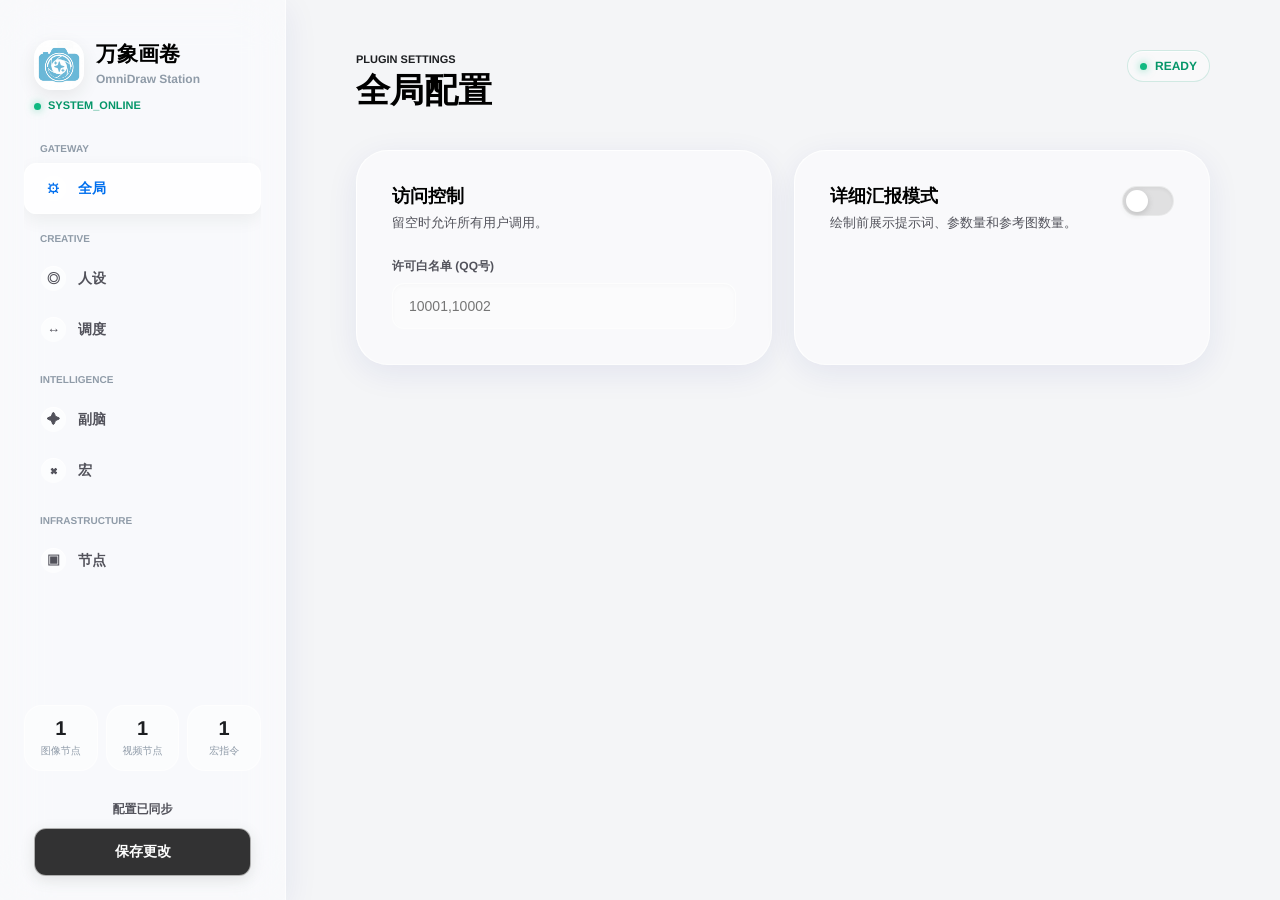
==== commit 0a066150: "Refine settings page liquid glass theme" ====
--- a/pages/插件配置/index.html
+++ b/pages/插件配置/index.html
@@ -3,36 +3,45 @@
 <head>
     <meta charset="utf-8" />
     <meta name="viewport" content="width=device-width, initial-scale=1, viewport-fit=cover" />
-    <title>OmniDraw Console</title>
+    <meta name="theme-color" content="#C1E6FF" />
+    <title>OmniDraw Station</title>
+    <link rel="icon" href="./logo.png" />
     <link rel="stylesheet" href="./style.css" />
 </head>
 <body>
     <div class="app-shell">
         <aside class="sidebar">
             <div class="brand-block">
-                <div class="brand-mark">万</div>
+                <div class="brand-mark" aria-hidden="true">
+                    <img src="./logo.png" alt="" />
+                </div>
                 <div>
                     <h1>万象画卷</h1>
-                    <p>OmniDraw Console</p>
+                    <p>OmniDraw Station</p>
                 </div>
             </div>
+            <div class="sidebar-status"><span></span>SYSTEM_ONLINE</div>
 
             <nav class="nav-menu" aria-label="配置导航">
+                <div class="nav-label">GATEWAY</div>
                 <button class="nav-item active" data-target="tab-basic" type="button">
                     <span class="nav-icon">⚙</span><span>全局</span>
                 </button>
+                <div class="nav-label">CREATIVE</div>
                 <button class="nav-item" data-target="tab-persona" type="button">
                     <span class="nav-icon">◎</span><span>人设</span>
                 </button>
                 <button class="nav-item" data-target="tab-hub" type="button">
                     <span class="nav-icon">↔</span><span>调度</span>
                 </button>
+                <div class="nav-label">INTELLIGENCE</div>
                 <button class="nav-item" data-target="tab-optimizer" type="button">
                     <span class="nav-icon">✦</span><span>副脑</span>
                 </button>
                 <button class="nav-item" data-target="tab-presets" type="button">
                     <span class="nav-icon">⌘</span><span>宏</span>
                 </button>
+                <div class="nav-label">INFRASTRUCTURE</div>
                 <button class="nav-item" data-target="tab-nodes" type="button">
                     <span class="nav-icon">▣</span><span>节点</span>
                 </button>
--- a/pages/插件配置/style.css
+++ b/pages/插件配置/style.css
@@ -1,23 +1,32 @@
 :root {
-    --bg: #eef2f7;
-    --panel: rgba(255, 255, 255, 0.78);
-    --panel-strong: rgba(255, 255, 255, 0.94);
-    --border: rgba(22, 32, 52, 0.1);
-    --border-strong: rgba(22, 32, 52, 0.16);
-    --shadow: 0 18px 48px rgba(22, 32, 52, 0.11);
-    --shadow-soft: 0 8px 24px rgba(22, 32, 52, 0.08);
-    --text-main: #162033;
-    --text-muted: #657184;
-    --accent: #1473e6;
-    --accent-strong: #0757b8;
-    --accent-soft: rgba(20, 115, 230, 0.11);
-    --success: #0f9f6e;
-    --danger: #e5484d;
+    color-scheme: light;
+    --page-bg: #f4f5f7;
+    --panel-bg: rgba(255, 255, 255, 0.45);
+    --panel-strong: rgba(255, 255, 255, 0.72);
+    --panel-hover: rgba(255, 255, 255, 0.82);
+    --panel-border: rgba(255, 255, 255, 0.6);
+    --panel-highlight: rgba(255, 255, 255, 0.86);
+    --input-bg: rgba(255, 255, 255, 0.3);
+    --input-focus: rgba(255, 255, 255, 0.72);
+    --text-main: #1c1e21;
+    --text-muted: #52525b;
+    --text-soft: #8f9ba8;
+    --accent: #006fee;
+    --accent-glass: rgba(0, 111, 238, 0.15);
+    --accent-shadow: rgba(0, 111, 238, 0.28);
+    --success: #059669;
+    --success-dot: #10b981;
+    --danger: #ff453a;
+    --danger-soft: rgba(255, 69, 58, 0.12);
     --warning: #b7791f;
-    --radius-sm: 10px;
-    --radius-md: 14px;
-    --radius-lg: 22px;
-    --transition: 180ms ease;
+    --shadow-soft: 0 8px 32px rgba(31, 38, 135, 0.08);
+    --shadow-pop: 0 14px 38px rgba(31, 38, 135, 0.13);
+    --radius-sm: 12px;
+    --radius-md: 20px;
+    --radius-lg: 32px;
+    --ease: 220ms cubic-bezier(0.22, 1, 0.36, 1);
+    --spring: 520ms cubic-bezier(0.17, 1.42, 0.28, 1);
+    --spring-fast: 340ms cubic-bezier(0.2, 1.28, 0.28, 1);
 }
 
 * {
@@ -31,12 +40,10 @@
     margin: 0;
     overflow: hidden;
     color: var(--text-main);
-    background:
-        radial-gradient(circle at 15% 10%, rgba(20, 115, 230, 0.16), transparent 32%),
-        radial-gradient(circle at 85% 0%, rgba(15, 159, 110, 0.13), transparent 28%),
-        linear-gradient(135deg, #f8fafc 0%, var(--bg) 100%);
-    font-family: Inter, ui-sans-serif, system-ui, -apple-system, BlinkMacSystemFont, "Segoe UI", "Microsoft YaHei", sans-serif;
+    background: var(--page-bg);
+    font-family: -apple-system, BlinkMacSystemFont, "SF Pro Text", "Helvetica Neue", "Segoe UI", "Microsoft YaHei", sans-serif;
     -webkit-font-smoothing: antialiased;
+    text-rendering: geometricPrecision;
 }
 
 button,
@@ -50,102 +57,159 @@
     -webkit-tap-highlight-color: transparent;
 }
 
+button:focus-visible,
+input:focus-visible,
+textarea:focus-visible,
+select:focus-visible {
+    outline: 2px solid rgba(0, 111, 238, 0.46);
+    outline-offset: 3px;
+}
+
 .app-shell {
-    display: grid;
-    grid-template-columns: 284px minmax(0, 1fr);
+    display: flex;
     width: 100vw;
-    height: 100vh;
-    padding: 18px;
-    gap: 18px;
-}
-
-.sidebar,
-.card,
-.topbar {
-    border: 1px solid var(--border);
-    background: var(--panel);
-    box-shadow: var(--shadow-soft);
-    backdrop-filter: blur(22px);
-    -webkit-backdrop-filter: blur(22px);
+    height: 100dvh;
+    overflow: hidden;
 }
 
 .sidebar {
     display: flex;
+    flex: 0 0 286px;
     flex-direction: column;
     min-width: 0;
-    padding: 20px;
-    border-radius: var(--radius-lg);
+    height: 100%;
+    padding: 40px 24px 24px;
+    border-right: 1px solid var(--panel-border);
+    background: var(--panel-bg);
+    box-shadow: var(--shadow-soft);
+    backdrop-filter: saturate(180%) blur(24px);
+    -webkit-backdrop-filter: saturate(180%) blur(24px);
 }
 
 .brand-block {
     display: flex;
     align-items: center;
     gap: 12px;
-    padding-bottom: 18px;
-    border-bottom: 1px solid var(--border);
+    min-width: 0;
+    padding: 0 10px 10px;
 }
 
 .brand-mark {
     display: grid;
     place-items: center;
-    width: 44px;
-    height: 44px;
-    border-radius: 14px;
-    color: #fff;
-    background: linear-gradient(135deg, var(--accent), #21a67a);
-    box-shadow: 0 12px 24px rgba(20, 115, 230, 0.22);
-    font-weight: 900;
+    flex: 0 0 auto;
+    width: 50px;
+    height: 50px;
+    overflow: hidden;
+    border: 1px solid var(--panel-border);
+    border-radius: 18px;
+    background: var(--panel-strong);
+    box-shadow: 0 6px 18px rgba(0, 0, 0, 0.08);
+}
+
+.brand-mark img {
+    display: block;
+    width: 100%;
+    height: 100%;
+    object-fit: cover;
+    transform: scale(1.36);
 }
 
 .brand-block h1 {
     margin: 0;
-    font-size: 20px;
-    line-height: 1.15;
+    color: #000;
+    font-size: 21px;
+    font-weight: 850;
+    line-height: 1.08;
+    letter-spacing: 0;
 }
 
 .brand-block p {
-    margin: 4px 0 0;
-    color: var(--text-muted);
+    margin: 5px 0 0;
+    color: var(--text-soft);
     font-size: 12px;
-    font-weight: 700;
-    letter-spacing: 0.04em;
+    font-weight: 760;
+    letter-spacing: 0;
+}
+
+.sidebar-status {
+    display: inline-flex;
+    align-items: center;
+    gap: 7px;
+    width: fit-content;
+    margin: 0 10px 12px;
+    color: var(--success);
+    font-size: 11px;
+    font-weight: 850;
+}
+
+.sidebar-status span,
+.status-pill span {
+    display: inline-block;
+    width: 7px;
+    height: 7px;
+    border-radius: 50%;
+    background: var(--success-dot);
+    box-shadow: 0 0 8px rgba(16, 185, 129, 0.6);
 }
 
 .nav-menu {
-    display: grid;
-    gap: 8px;
-    margin: 22px 0;
+    flex: 1;
+    min-height: 0;
     overflow-y: auto;
+    scrollbar-width: thin;
+    scrollbar-color: rgba(143, 155, 168, 0.38) transparent;
+}
+
+.nav-label {
+    padding: 20px 16px 8px;
+    color: var(--text-soft);
+    font-size: 10px;
+    font-weight: 900;
+    letter-spacing: 0;
 }
 
 .nav-item {
     position: relative;
     display: flex;
     align-items: center;
-    gap: 11px;
+    gap: 12px;
     width: 100%;
-    min-height: 44px;
-    padding: 10px 12px;
+    min-height: 46px;
+    padding: 12px 16px;
     border: 1px solid transparent;
-    border-radius: 14px;
+    border-radius: var(--radius-sm);
     color: var(--text-muted);
     background: transparent;
     cursor: pointer;
-    font-weight: 750;
-    transition: background var(--transition), color var(--transition), transform var(--transition), border-color var(--transition), box-shadow var(--transition);
+    overflow: hidden;
+    font-size: 14px;
+    font-weight: 680;
+    transform: translateZ(0);
+    transition:
+        background var(--ease),
+        border-color var(--ease),
+        box-shadow var(--ease),
+        color var(--ease),
+        transform var(--spring);
 }
 
 .nav-item:hover {
     color: var(--text-main);
-    background: rgba(255, 255, 255, 0.66);
-    transform: translateY(-1px);
+    background: rgba(255, 255, 255, 0.52);
+    transform: translateY(-1px) scale(1.012);
 }
 
 .nav-item.active {
-    color: var(--accent-strong);
-    border-color: rgba(20, 115, 230, 0.18);
-    background: var(--accent-soft);
-    box-shadow: inset 3px 0 0 var(--accent);
+    color: var(--accent);
+    border-color: #fff;
+    background: rgba(255, 255, 255, 0.82);
+    box-shadow: 0 6px 18px rgba(0, 0, 0, 0.06);
+}
+
+.nav-item:active,
+.nav-item.is-pressing {
+    transform: scale(0.955);
 }
 
 .nav-icon {
@@ -153,9 +217,12 @@
     place-items: center;
     width: 25px;
     height: 25px;
-    border-radius: 9px;
-    background: rgba(255, 255, 255, 0.7);
+    border-radius: 999px;
+    background: rgba(255, 255, 255, 0.58);
+    color: currentColor;
+    font-size: 13px;
     font-weight: 900;
+    box-shadow: inset 0 1px 0 rgba(255, 255, 255, 0.72);
 }
 
 .sidebar-metrics {
@@ -167,24 +234,27 @@
 
 .sidebar-metrics div {
     min-width: 0;
-    padding: 10px 8px;
-    border: 1px solid var(--border);
-    border-radius: 14px;
-    background: rgba(255, 255, 255, 0.56);
+    padding: 12px 8px;
+    border: 1px solid var(--panel-border);
+    border-radius: 18px;
+    background: rgba(255, 255, 255, 0.36);
     text-align: center;
 }
 
 .sidebar-metrics span {
     display: block;
-    font-size: 18px;
+    color: var(--text-main);
+    font-size: 20px;
     font-weight: 850;
 }
 
 .sidebar-metrics small {
     display: block;
-    margin-top: 2px;
-    color: var(--text-muted);
+    margin-top: 3px;
+    overflow: hidden;
+    color: var(--text-soft);
     font-size: 10px;
+    text-overflow: ellipsis;
     white-space: nowrap;
 }
 
@@ -192,12 +262,13 @@
     display: grid;
     gap: 10px;
     margin-top: 14px;
+    padding: 16px 10px 0;
 }
 
 .save-state {
     color: var(--text-muted);
     font-size: 12px;
-    font-weight: 700;
+    font-weight: 720;
     text-align: center;
 }
 
@@ -205,140 +276,105 @@
     color: var(--warning);
 }
 
-.btn-primary,
-.btn-secondary,
-.btn-glass-secondary,
-.btn-ghost,
-.upload-trigger {
-    border: 0;
-    cursor: pointer;
-    transition: transform var(--transition), box-shadow var(--transition), background var(--transition), color var(--transition), border-color var(--transition), opacity var(--transition);
-}
-
-.btn-primary {
-    width: 100%;
-    min-height: 46px;
-    border-radius: 15px;
-    color: #fff;
-    background: linear-gradient(135deg, var(--accent), var(--accent-strong));
-    box-shadow: 0 14px 26px rgba(20, 115, 230, 0.25);
-    font-weight: 850;
-}
-
-.btn-primary:hover:not(:disabled) {
-    transform: translateY(-1px);
-    box-shadow: 0 18px 34px rgba(20, 115, 230, 0.32);
-}
-
-.btn-primary:disabled {
-    cursor: default;
-    opacity: 0.72;
-}
-
-.btn-secondary,
-.btn-glass-secondary,
-.btn-ghost {
-    min-height: 38px;
-    padding: 8px 13px;
-    border: 1px solid var(--border);
-    border-radius: 12px;
-    color: var(--text-main);
-    background: rgba(255, 255, 255, 0.68);
-    font-weight: 780;
-}
-
-.btn-secondary:hover,
-.btn-glass-secondary:hover,
-.btn-ghost:hover {
-    color: var(--accent-strong);
-    border-color: rgba(20, 115, 230, 0.2);
-    background: #fff;
-    transform: translateY(-1px);
-}
-
-.btn-danger {
-    color: var(--danger);
-}
-
 .content {
+    flex: 1;
     min-width: 0;
     height: 100%;
     overflow-y: auto;
-    padding: 0 4px 24px;
+    padding: 50px 70px 60px;
     scroll-behavior: smooth;
+    position: relative;
+    z-index: 2;
+    scrollbar-width: thin;
+    scrollbar-color: rgba(143, 155, 168, 0.4) transparent;
 }
 
 .topbar {
-    position: sticky;
-    top: 0;
-    z-index: 20;
     display: flex;
-    align-items: center;
+    align-items: flex-start;
     justify-content: space-between;
-    gap: 18px;
-    margin-bottom: 18px;
-    padding: 18px 22px;
-    border-radius: var(--radius-lg);
+    gap: 20px;
+    margin-bottom: 40px;
+    background: transparent;
+    transition: transform var(--spring), opacity var(--ease);
+}
+
+.content.is-switching .topbar {
+    transform: translateY(-3px) scale(1.004);
 }
 
 .eyebrow {
-    color: var(--accent-strong);
+    color: var(--text-main);
     font-size: 11px;
     font-weight: 900;
-    letter-spacing: 0.12em;
+    letter-spacing: 0;
 }
 
 .topbar h2 {
-    margin: 3px 0 0;
-    font-size: clamp(22px, 3vw, 34px);
-    line-height: 1.1;
+    margin: 6px 0 0;
+    color: #000;
+    font-size: 34px;
+    font-weight: 850;
+    line-height: 1.05;
+    letter-spacing: 0;
 }
 
 .status-pill {
     display: inline-flex;
     align-items: center;
     gap: 8px;
-    padding: 8px 11px;
-    border: 1px solid rgba(15, 159, 110, 0.24);
+    flex: 0 0 auto;
+    padding: 8px 12px;
+    border: 1px solid rgba(5, 150, 105, 0.16);
     border-radius: 999px;
     color: var(--success);
-    background: rgba(15, 159, 110, 0.08);
+    background: rgba(255, 255, 255, 0.44);
+    box-shadow: inset 0 1px 0 rgba(255, 255, 255, 0.68);
     font-size: 12px;
     font-weight: 900;
-}
-
-.status-pill span {
-    width: 8px;
-    height: 8px;
-    border-radius: 50%;
-    background: currentColor;
-    box-shadow: 0 0 0 5px rgba(15, 159, 110, 0.1);
 }
 
 .tab-pane {
     display: none;
     opacity: 0;
-    transform: translateY(10px);
+    transform: translateY(22px) scale(0.985);
 }
 
 .tab-pane.active {
     display: block;
-    animation: paneIn 260ms cubic-bezier(0.2, 0.8, 0.2, 1) forwards;
+    animation: paneIn 460ms cubic-bezier(0.18, 1.18, 0.28, 1) forwards;
 }
 
 @keyframes paneIn {
-    from { opacity: 0; transform: translateY(10px); }
-    to { opacity: 1; transform: translateY(0); }
+    0% {
+        opacity: 0;
+        transform: translateY(22px) scale(0.985);
+        filter: blur(4px);
+    }
+    72% {
+        opacity: 1;
+        transform: translateY(-3px) scale(1.006);
+        filter: blur(0);
+    }
+    100% {
+        opacity: 1;
+        transform: translateY(0) scale(1);
+        filter: blur(0);
+    }
 }
 
 .page-grid {
     display: grid;
-    grid-template-columns: minmax(0, 1.05fr) minmax(320px, 0.95fr);
-    gap: 18px;
-}
-
-.page-grid.compact {
+    grid-template-columns: minmax(0, 1fr) minmax(320px, 1fr);
+    gap: 30px;
+}
+
+.page-grid.compact,
+.form-grid,
+.node-form-grid {
+    display: grid;
     grid-template-columns: repeat(2, minmax(0, 1fr));
+    gap: 22px;
 }
 
 .wide-card {
@@ -346,21 +382,40 @@
 }
 
 .card,
-.glass-card {
-    margin-bottom: 18px;
-    padding: 24px;
+.node-card,
+.list-item,
+.route-row,
+.empty-state,
+.toast {
+    border: 1px solid var(--panel-border);
+    border-top-color: var(--panel-highlight);
+    border-left-color: var(--panel-highlight);
+    background: var(--panel-bg);
+    box-shadow: var(--shadow-soft);
+    backdrop-filter: saturate(180%) blur(24px);
+    -webkit-backdrop-filter: saturate(180%) blur(24px);
+}
+
+.card,
+.node-card {
     border-radius: var(--radius-lg);
-    animation: cardIn 240ms ease both;
-}
-
-@keyframes cardIn {
-    from { opacity: 0; transform: translateY(8px); }
-    to { opacity: 1; transform: translateY(0); }
+    transition:
+        background var(--ease),
+        box-shadow var(--ease),
+        border-color var(--ease),
+        transform var(--spring);
+}
+
+.card {
+    margin-bottom: 30px;
+    padding: 35px;
 }
 
 .card:hover,
-.glass-card:hover {
-    box-shadow: var(--shadow);
+.node-card:hover {
+    background: rgba(255, 255, 255, 0.58);
+    box-shadow: var(--shadow-pop);
+    transform: translateY(-1px);
 }
 
 .highlight-card {
@@ -371,39 +426,41 @@
 .highlight-card::before {
     content: "";
     position: absolute;
-    inset: 0 0 auto 0;
+    inset: 0 0 auto;
     height: 4px;
-    background: linear-gradient(90deg, var(--accent), var(--success));
+    background: var(--accent);
 }
 
 .card-header,
-.setting-row {
+.setting-row,
+.node-card-header {
     display: flex;
     align-items: flex-start;
     justify-content: space-between;
     gap: 16px;
-    margin-bottom: 18px;
+    margin-bottom: 25px;
+}
+
+.space-between {
+    justify-content: space-between;
 }
 
 .card-header h3,
 .setting-row h3 {
     margin: 0;
+    color: #000;
     font-size: 18px;
+    font-weight: 800;
     line-height: 1.2;
 }
 
 .card-header p,
 .setting-row p {
-    margin: 5px 0 0;
+    margin: 6px 0 0;
     color: var(--text-muted);
     font-size: 13px;
-    line-height: 1.45;
-}
-
-.form-grid {
-    display: grid;
-    grid-template-columns: repeat(2, minmax(0, 1fr));
-    gap: 18px;
+    line-height: 1.5;
+    font-weight: 500;
 }
 
 .form-group {
@@ -420,41 +477,53 @@
 label {
     color: var(--text-muted);
     font-size: 12px;
-    font-weight: 850;
-    letter-spacing: 0.02em;
+    font-weight: 780;
+    letter-spacing: 0;
 }
 
 .input-modern,
 .input-glass {
     width: 100%;
-    min-height: 44px;
-    padding: 11px 13px;
-    border: 1px solid var(--border);
-    border-radius: 13px;
+    min-height: 46px;
+    padding: 14px 16px;
+    border: 1px solid rgba(255, 255, 255, 0.42);
+    border-radius: var(--radius-sm);
     outline: none;
     color: var(--text-main);
-    background: rgba(255, 255, 255, 0.72);
-    box-shadow: inset 0 1px 0 rgba(255, 255, 255, 0.72);
-    transition: border-color var(--transition), box-shadow var(--transition), background var(--transition);
+    background: var(--input-bg);
+    box-shadow: inset 0 2px 4px rgba(0, 0, 0, 0.02);
+    font-size: 14px;
+    font-weight: 540;
+    transition:
+        background var(--ease),
+        border-color var(--ease),
+        box-shadow var(--ease),
+        transform var(--spring);
 }
 
 .input-modern:hover,
 .input-glass:hover {
-    border-color: var(--border-strong);
-    background: rgba(255, 255, 255, 0.88);
+    background: rgba(255, 255, 255, 0.5);
 }
 
 .input-modern:focus,
 .input-glass:focus {
-    border-color: rgba(20, 115, 230, 0.5);
-    box-shadow: 0 0 0 4px var(--accent-soft);
-    background: #fff;
+    border-color: rgba(255, 255, 255, 0.82);
+    background: var(--input-focus);
+    box-shadow:
+        0 0 0 4px var(--accent-glass),
+        inset 0 2px 4px rgba(0, 0, 0, 0.01);
+    transform: translateY(-1px) scale(1.003);
 }
 
 textarea.input-modern,
 textarea.input-glass {
     resize: vertical;
     line-height: 1.6;
+}
+
+select.input-modern {
+    cursor: pointer;
 }
 
 .switch-wrapper {
@@ -467,13 +536,16 @@
     width: 52px;
     height: 30px;
     margin: 0;
-    border: 1px solid var(--border);
+    border: 1px solid rgba(255, 255, 255, 0.32);
     border-radius: 999px;
     appearance: none;
-    background: rgba(22, 32, 52, 0.12);
+    background: rgba(0, 0, 0, 0.1);
+    box-shadow: inset 0 2px 4px rgba(0, 0, 0, 0.05);
     cursor: pointer;
-    outline: none;
-    transition: background var(--transition), border-color var(--transition);
+    transition:
+        background var(--spring),
+        border-color var(--ease),
+        box-shadow var(--ease);
 }
 
 .ios-switch::after {
@@ -485,33 +557,32 @@
     height: 22px;
     border-radius: 50%;
     background: #fff;
-    box-shadow: 0 3px 10px rgba(22, 32, 52, 0.22);
-    transition: transform var(--transition);
+    box-shadow: 0 2px 7px rgba(0, 0, 0, 0.16);
+    transition: transform var(--spring);
 }
 
 .ios-switch:checked {
-    border-color: rgba(20, 115, 230, 0.28);
-    background: var(--accent);
+    border-color: #34c759;
+    background: #34c759;
 }
 
 .ios-switch:checked::after {
     transform: translateX(22px);
 }
 
-.route-stack {
+.route-stack,
+.list-container {
     display: grid;
-    gap: 14px;
+    gap: 16px;
 }
 
 .route-row {
     display: grid;
-    grid-template-columns: 120px minmax(0, 1fr);
+    grid-template-columns: 126px minmax(0, 1fr);
     align-items: center;
-    gap: 14px;
-    padding: 14px;
-    border: 1px solid var(--border);
+    gap: 16px;
+    padding: 18px;
     border-radius: var(--radius-md);
-    background: rgba(255, 255, 255, 0.48);
 }
 
 .node-selector,
@@ -519,7 +590,7 @@
 .chip-group {
     display: flex;
     flex-wrap: wrap;
-    gap: 8px;
+    gap: 9px;
     min-width: 0;
 }
 
@@ -527,33 +598,48 @@
 .api-chip {
     display: inline-flex;
     align-items: center;
-    gap: 6px;
-    min-height: 34px;
+    gap: 7px;
+    min-height: 36px;
     max-width: 100%;
-    padding: 7px 12px;
-    border: 1px solid var(--border);
+    padding: 8px 15px;
+    border: 1px solid rgba(255, 255, 255, 0.48);
     border-radius: 999px;
     color: var(--text-muted);
-    background: rgba(255, 255, 255, 0.68);
+    background: rgba(255, 255, 255, 0.42);
+    box-shadow: inset 0 1px 0 rgba(255, 255, 255, 0.66);
     cursor: pointer;
     font-size: 13px;
-    font-weight: 780;
-    transition: background var(--transition), color var(--transition), border-color var(--transition), box-shadow var(--transition), transform var(--transition);
+    font-weight: 720;
+    overflow: hidden;
+    transform: translateZ(0);
+    transition:
+        background var(--ease),
+        color var(--ease),
+        border-color var(--ease),
+        box-shadow var(--ease),
+        transform var(--spring);
 }
 
 .selector-chip:hover,
 .api-chip:hover {
     color: var(--text-main);
-    background: #fff;
-    transform: translateY(-1px);
+    background: rgba(255, 255, 255, 0.68);
+    transform: translateY(-1px) scale(1.025);
 }
 
 .selector-chip.active,
 .api-chip.active {
     color: #fff;
-    border-color: transparent;
-    background: linear-gradient(135deg, var(--accent), var(--accent-strong));
-    box-shadow: 0 8px 18px rgba(20, 115, 230, 0.22);
+    border-color: var(--accent);
+    background: var(--accent);
+    box-shadow: 0 6px 16px var(--accent-shadow);
+}
+
+.selector-chip:active,
+.selector-chip.is-pressing,
+.api-chip:active,
+.api-chip.is-pressing {
+    transform: scale(0.95);
 }
 
 .chip-del {
@@ -563,25 +649,30 @@
     height: 20px;
     margin-right: -5px;
     border-radius: 50%;
-    opacity: 0.72;
-    transition: background var(--transition), opacity var(--transition), transform var(--transition);
+    color: inherit;
+    opacity: 0.62;
+    transition:
+        background var(--ease),
+        color var(--ease),
+        opacity var(--ease),
+        transform var(--spring-fast);
 }
 
 .chip-del:hover {
-    background: rgba(229, 72, 77, 0.12);
     color: var(--danger);
+    background: rgba(0, 0, 0, 0.1);
     opacity: 1;
-    transform: scale(1.08);
+    transform: scale(1.16);
 }
 
 .api-chip.active .chip-del:hover {
     color: #fff;
-    background: rgba(255, 255, 255, 0.22);
+    background: rgba(255, 255, 255, 0.25);
 }
 
 .empty-hint,
 .empty-state {
-    color: var(--text-muted);
+    color: var(--text-soft);
     font-size: 13px;
 }
 
@@ -589,147 +680,160 @@
     display: grid;
     place-items: center;
     min-height: 118px;
-    border: 1px dashed var(--border-strong);
+    border-style: dashed;
     border-radius: var(--radius-md);
-    background: rgba(255, 255, 255, 0.42);
     text-align: center;
 }
 
 .multi-upload-container {
-    display: grid;
-    grid-template-columns: repeat(auto-fill, minmax(104px, 1fr));
-    gap: 12px;
+    display: flex;
+    flex-wrap: wrap;
+    gap: 15px;
     align-items: stretch;
 }
 
 .upload-trigger,
 .image-preview-wrapper {
     position: relative;
-    min-height: 112px;
-    border-radius: var(--radius-md);
+    min-width: 108px;
+    min-height: 108px;
+    border-radius: var(--radius-sm);
 }
 
 .upload-trigger {
     display: grid;
     place-items: center;
-    gap: 5px;
-    border: 1px dashed rgba(20, 115, 230, 0.45);
-    color: var(--accent-strong);
-    background: rgba(20, 115, 230, 0.08);
-    font-weight: 850;
+    gap: 4px;
+    padding: 10px 16px;
+    border: 2px dashed rgba(0, 0, 0, 0.15);
+    color: var(--text-main);
+    background: rgba(255, 255, 255, 0.26);
+    cursor: pointer;
+    font-weight: 820;
+    transition:
+        background var(--ease),
+        border-color var(--ease),
+        transform var(--spring);
 }
 
 .upload-trigger:hover {
-    background: rgba(20, 115, 230, 0.14);
-    transform: translateY(-1px);
+    border-color: var(--accent);
+    background: rgba(255, 255, 255, 0.62);
+    transform: translateY(-1px) scale(1.018);
+}
+
+.upload-trigger:active,
+.upload-trigger.is-pressing {
+    transform: scale(0.955);
 }
 
 .upload-icon {
+    color: var(--accent);
     font-size: 26px;
     line-height: 1;
+    font-weight: 300;
 }
 
 .upload-text {
+    color: var(--text-muted);
     font-size: 12px;
+    font-weight: 780;
 }
 
 .image-preview-wrapper {
     overflow: hidden;
-    border: 1px solid rgba(255, 255, 255, 0.82);
-    box-shadow: var(--shadow-soft);
-    animation: popIn 220ms ease both;
+    border: 2px solid #fff;
+    box-shadow: 0 4px 12px rgba(0, 0, 0, 0.08);
+    animation: popIn 400ms cubic-bezier(0.2, 1.24, 0.28, 1) both;
 }
 
 .image-preview {
     display: block;
     width: 100%;
     height: 100%;
-    min-height: 112px;
+    min-height: 108px;
     object-fit: cover;
 }
 
 .btn-del-img {
     position: absolute;
-    top: 7px;
-    right: 7px;
+    top: -9px;
+    right: -9px;
     display: grid;
     place-items: center;
-    width: 26px;
-    height: 26px;
-    border: 0;
+    width: 27px;
+    height: 27px;
+    border: 1px solid rgba(255, 255, 255, 0.3);
     border-radius: 50%;
     color: #fff;
-    background: rgba(22, 32, 52, 0.72);
+    background: rgba(0, 0, 0, 0.7);
+    box-shadow: 0 2px 8px rgba(0, 0, 0, 0.2);
     cursor: pointer;
-    transition: background var(--transition), transform var(--transition);
+    transition: background var(--ease), transform var(--spring-fast);
 }
 
 .btn-del-img:hover {
     background: var(--danger);
-    transform: scale(1.06);
+    transform: scale(1.12);
 }
 
 @keyframes popIn {
-    from { opacity: 0; transform: scale(0.94); }
-    to { opacity: 1; transform: scale(1); }
-}
-
-.list-container {
-    display: grid;
-    gap: 14px;
-}
-
-.list-item,
-.node-card {
-    border: 1px solid var(--border);
-    border-radius: var(--radius-md);
-    background: rgba(255, 255, 255, 0.52);
-    transition: border-color var(--transition), box-shadow var(--transition), transform var(--transition), opacity var(--transition);
+    0% {
+        opacity: 0;
+        transform: scale(0.84);
+    }
+    72% {
+        opacity: 1;
+        transform: scale(1.026);
+    }
+    100% {
+        opacity: 1;
+        transform: scale(1);
+    }
 }
 
 .list-item {
     display: grid;
     grid-template-columns: minmax(120px, 0.28fr) auto minmax(180px, 1fr) auto;
     align-items: center;
-    gap: 10px;
-    padding: 12px;
+    gap: 12px;
+    padding: 14px 16px;
+    border-radius: var(--radius-md);
+    transition:
+        background var(--ease),
+        border-color var(--ease),
+        box-shadow var(--ease),
+        transform var(--spring);
 }
 
 .list-item:focus-within,
 .node-card:focus-within {
-    border-color: rgba(20, 115, 230, 0.35);
-    box-shadow: 0 0 0 4px var(--accent-soft);
+    border-color: #fff;
+    background: rgba(255, 255, 255, 0.72);
+    box-shadow: 0 5px 18px rgba(0, 0, 0, 0.06);
 }
 
 .preset-arrow {
-    color: var(--text-muted);
+    color: var(--text-soft);
     font-weight: 900;
 }
 
 .node-card {
-    padding: 18px;
+    padding: 24px;
+    margin-bottom: 16px;
 }
 
 .node-card-header {
-    display: flex;
     align-items: center;
-    justify-content: space-between;
-    gap: 12px;
-    margin-bottom: 16px;
-    padding-bottom: 14px;
-    border-bottom: 1px solid var(--border);
+    margin-bottom: 20px;
+    padding-bottom: 16px;
+    border-bottom: 1px solid rgba(0, 0, 0, 0.05);
 }
 
 .node-id-input {
     max-width: 260px;
     font-size: 16px;
-    font-weight: 850;
-}
-
-.node-form-grid {
-    display: grid;
-    grid-template-columns: minmax(0, 0.9fr) minmax(0, 1.1fr);
-    gap: 16px;
+    font-weight: 820;
 }
 
 .model-row {
@@ -742,27 +846,113 @@
     flex: 1;
 }
 
+.btn-primary,
+.btn-secondary,
+.btn-glass-secondary,
+.btn-ghost {
+    border: 1px solid rgba(255, 255, 255, 0.6);
+    border-radius: var(--radius-sm);
+    cursor: pointer;
+    font-weight: 760;
+    transform: translateZ(0);
+    transition:
+        background var(--ease),
+        border-color var(--ease),
+        box-shadow var(--ease),
+        color var(--ease),
+        transform var(--spring),
+        opacity var(--ease);
+}
+
+.btn-primary {
+    width: 100%;
+    min-height: 48px;
+    padding: 12px 16px;
+    color: #fff;
+    background: rgba(0, 0, 0, 0.8);
+    box-shadow: 0 4px 15px rgba(0, 0, 0, 0.1);
+    font-size: 14px;
+}
+
+.btn-primary:hover:not(:disabled) {
+    background: #000;
+    box-shadow: 0 10px 24px rgba(0, 0, 0, 0.2);
+    transform: translateY(-2px) scale(1.012);
+}
+
+.btn-secondary,
+.btn-glass-secondary,
+.btn-ghost {
+    min-height: 38px;
+    padding: 8px 14px;
+    color: #000;
+    background: rgba(255, 255, 255, 0.5);
+    box-shadow: 0 2px 7px rgba(0, 0, 0, 0.03);
+}
+
+.btn-secondary:hover,
+.btn-glass-secondary:hover,
+.btn-ghost:hover {
+    border-color: #fff;
+    background: #fff;
+    box-shadow: 0 6px 16px rgba(0, 0, 0, 0.07);
+    transform: translateY(-2px) scale(1.018);
+}
+
+.btn-primary:active:not(:disabled),
+.btn-primary.is-pressing:not(:disabled),
+.btn-secondary:active,
+.btn-secondary.is-pressing,
+.btn-glass-secondary:active,
+.btn-glass-secondary.is-pressing,
+.btn-ghost:active,
+.btn-ghost.is-pressing {
+    transform: scale(0.955);
+}
+
+.btn-primary:disabled {
+    cursor: default;
+    opacity: 0.68;
+}
+
+.btn-danger {
+    color: var(--danger);
+}
+
 .node-enter {
-    animation: slideInUp 260ms ease both;
+    animation: slideInUp 500ms cubic-bezier(0.18, 1.22, 0.28, 1) both;
 }
 
 .node-exit {
-    animation: fadeOutRight 220ms ease forwards;
+    animation: fadeOutRight 260ms ease forwards;
     pointer-events: none;
 }
 
 @keyframes slideInUp {
-    from { opacity: 0; transform: translateY(14px) scale(0.98); }
-    to { opacity: 1; transform: translateY(0) scale(1); }
+    0% {
+        opacity: 0;
+        transform: translateY(24px) scale(0.965);
+    }
+    72% {
+        opacity: 1;
+        transform: translateY(-4px) scale(1.012);
+    }
+    100% {
+        opacity: 1;
+        transform: translateY(0) scale(1);
+    }
 }
 
 @keyframes fadeOutRight {
-    to { opacity: 0; transform: translateX(24px); }
+    to {
+        opacity: 0;
+        transform: translateX(32px) scale(0.95);
+    }
 }
 
 #toast-container {
     position: fixed;
-    top: 24px;
+    top: 34px;
     left: 50%;
     z-index: 10000;
     display: grid;
@@ -775,75 +965,98 @@
 .toast {
     display: flex;
     align-items: center;
+    justify-content: center;
     gap: 10px;
-    padding: 13px 16px;
-    border: 1px solid rgba(255, 255, 255, 0.16);
-    border-radius: 16px;
+    padding: 14px 24px;
+    border-radius: 999px;
     color: #fff;
-    background: rgba(22, 32, 52, 0.88);
-    box-shadow: var(--shadow);
-    backdrop-filter: blur(18px);
-    -webkit-backdrop-filter: blur(18px);
-    animation: toastIn 220ms ease both;
+    background: rgba(0, 0, 0, 0.75);
+    box-shadow: 0 12px 30px rgba(0, 0, 0, 0.15);
+    animation: toastIn 360ms cubic-bezier(0.2, 1.18, 0.28, 1) both;
     font-size: 14px;
-    font-weight: 740;
+    font-weight: 620;
 }
 
 .toast-success .toast-icon {
-    color: #65d6a2;
+    color: #34c759;
+    font-weight: 900;
 }
 
 .toast-error .toast-icon {
-    color: #ff8d8f;
+    color: #ff3b30;
+    font-weight: 900;
 }
 
 .toast-fadeout {
-    animation: toastOut 220ms ease forwards;
+    animation: toastOut 240ms ease forwards;
 }
 
 @keyframes toastIn {
-    from { opacity: 0; transform: translateY(-10px); }
-    to { opacity: 1; transform: translateY(0); }
+    from {
+        opacity: 0;
+        transform: translateY(-18px) scale(0.95);
+    }
+    to {
+        opacity: 1;
+        transform: translateY(0) scale(1);
+    }
 }
 
 @keyframes toastOut {
-    to { opacity: 0; transform: translateY(-8px); }
+    to {
+        opacity: 0;
+        transform: translateY(-12px) scale(0.96);
+    }
+}
+
+@supports not ((backdrop-filter: blur(1px)) or (-webkit-backdrop-filter: blur(1px))) {
+    .sidebar,
+    .card,
+    .node-card,
+    .list-item,
+    .route-row,
+    .empty-state {
+        background: rgba(255, 255, 255, 0.82);
+    }
 }
 
 @media (max-width: 980px) {
     .app-shell {
+        display: grid;
         grid-template-columns: 1fr;
         grid-template-rows: auto minmax(0, 1fr);
-        padding: 10px;
-        gap: 10px;
     }
 
     .sidebar {
-        position: relative;
-        z-index: 30;
         display: grid;
         grid-template-columns: 1fr;
         gap: 12px;
-        padding: 12px;
-        border-radius: 20px;
+        width: 100%;
+        height: auto;
+        padding: 14px;
+        border-right: 0;
+        border-bottom: 1px solid var(--panel-border);
     }
 
     .brand-block {
-        padding-bottom: 0;
-        border-bottom: 0;
+        padding: 0;
     }
 
     .brand-mark {
-        width: 38px;
-        height: 38px;
-        border-radius: 12px;
+        width: 44px;
+        height: 44px;
+        border-radius: 14px;
     }
 
     .brand-block h1 {
-        font-size: 18px;
-    }
-
-    .brand-block p {
+        font-size: 19px;
+    }
+
+    .brand-block p,
+    .sidebar-status,
+    .sidebar-metrics,
+    .nav-label,
+    .status-pill {
         display: none;
     }
 
@@ -851,7 +1064,6 @@
         display: flex;
         gap: 8px;
         margin: 0;
-        padding-bottom: 2px;
         overflow-x: auto;
         overflow-y: hidden;
         scrollbar-width: none;
@@ -865,46 +1077,31 @@
     .nav-item {
         flex: 0 0 auto;
         width: auto;
-        min-height: 38px;
-        padding: 8px 11px;
+        min-height: 40px;
+        padding: 8px 12px;
         border-radius: 999px;
-        box-shadow: none;
-    }
-
-    .nav-item.active {
-        box-shadow: none;
     }
 
     .nav-icon {
-        width: 22px;
-        height: 22px;
-        border-radius: 999px;
-    }
-
-    .sidebar-metrics {
-        display: none;
+        width: 23px;
+        height: 23px;
     }
 
     .save-panel {
-        position: static;
-        z-index: auto;
-        display: grid;
+        margin: 0;
+        padding: 10px;
         grid-template-columns: minmax(0, 1fr) auto;
         align-items: center;
-        gap: 10px;
-        margin: 0;
-        padding: 10px;
-        border: 1px solid var(--border);
-        border-radius: 18px;
-        background: rgba(255, 255, 255, 0.9);
-        box-shadow: var(--shadow);
-        backdrop-filter: blur(20px);
-        -webkit-backdrop-filter: blur(20px);
+        border-radius: 20px;
+        background: var(--panel-bg);
+        border: 1px solid var(--panel-border);
+        backdrop-filter: saturate(180%) blur(22px);
+        -webkit-backdrop-filter: saturate(180%) blur(22px);
     }
 
     .save-state {
+        padding-left: 6px;
         text-align: left;
-        padding-left: 4px;
     }
 
     .btn-primary {
@@ -915,17 +1112,15 @@
     }
 
     .content {
-        padding: 0 0 24px;
+        padding: 28px 16px 36px;
     }
 
     .topbar {
-        margin-bottom: 10px;
-        padding: 14px 16px;
-        border-radius: 18px;
-    }
-
-    .status-pill {
-        display: none;
+        margin-bottom: 24px;
+    }
+
+    .topbar h2 {
+        font-size: 28px;
     }
 
     .page-grid,
@@ -933,14 +1128,13 @@
     .form-grid,
     .node-form-grid {
         grid-template-columns: 1fr;
-        gap: 12px;
+        gap: 16px;
     }
 
     .card,
-    .glass-card,
     .node-card {
-        padding: 16px;
-        border-radius: 18px;
+        padding: 24px;
+        border-radius: 24px;
     }
 
     .route-row {
@@ -950,41 +1144,59 @@
 }
 
 @media (max-width: 620px) {
-    body {
-        background: #f5f7fb;
-    }
-
-    .app-shell {
-        padding: 8px;
-    }
-
-    .topbar h2 {
-        font-size: 22px;
+    .sidebar {
+        border-radius: 0 0 24px 24px;
     }
 
     .nav-menu {
         display: grid;
-        grid-template-columns: repeat(6, minmax(0, 1fr));
-        gap: 6px;
+        grid-template-columns: repeat(3, minmax(0, 1fr));
+        gap: 8px;
         overflow: visible;
     }
 
     .nav-item {
         justify-content: center;
         flex-direction: column;
-        gap: 3px;
+        gap: 4px;
         min-width: 0;
-        min-height: 48px;
-        padding: 6px 4px;
-        border-radius: 13px;
+        min-height: 52px;
+        padding: 7px 4px;
+        border-radius: 18px;
         font-size: 12px;
-        line-height: 1.1;
+        line-height: 1.12;
     }
 
     .nav-icon {
-        width: 20px;
-        height: 20px;
+        width: 24px;
+        height: 24px;
         font-size: 12px;
+    }
+
+    .save-panel {
+        grid-template-columns: 1fr;
+    }
+
+    .save-state {
+        text-align: center;
+    }
+
+    .btn-primary {
+        width: 100%;
+    }
+
+    .topbar {
+        align-items: flex-start;
+    }
+
+    .topbar h2 {
+        font-size: 26px;
+    }
+
+    .card,
+    .node-card {
+        padding: 18px;
+        border-radius: 22px;
     }
 
     .card-header,
@@ -1001,7 +1213,6 @@
 
     .list-item {
         grid-template-columns: 1fr;
-        gap: 8px;
     }
 
     .preset-arrow {
@@ -1017,6 +1228,7 @@
     }
 
     .multi-upload-container {
+        display: grid;
         grid-template-columns: repeat(2, minmax(0, 1fr));
     }
 }
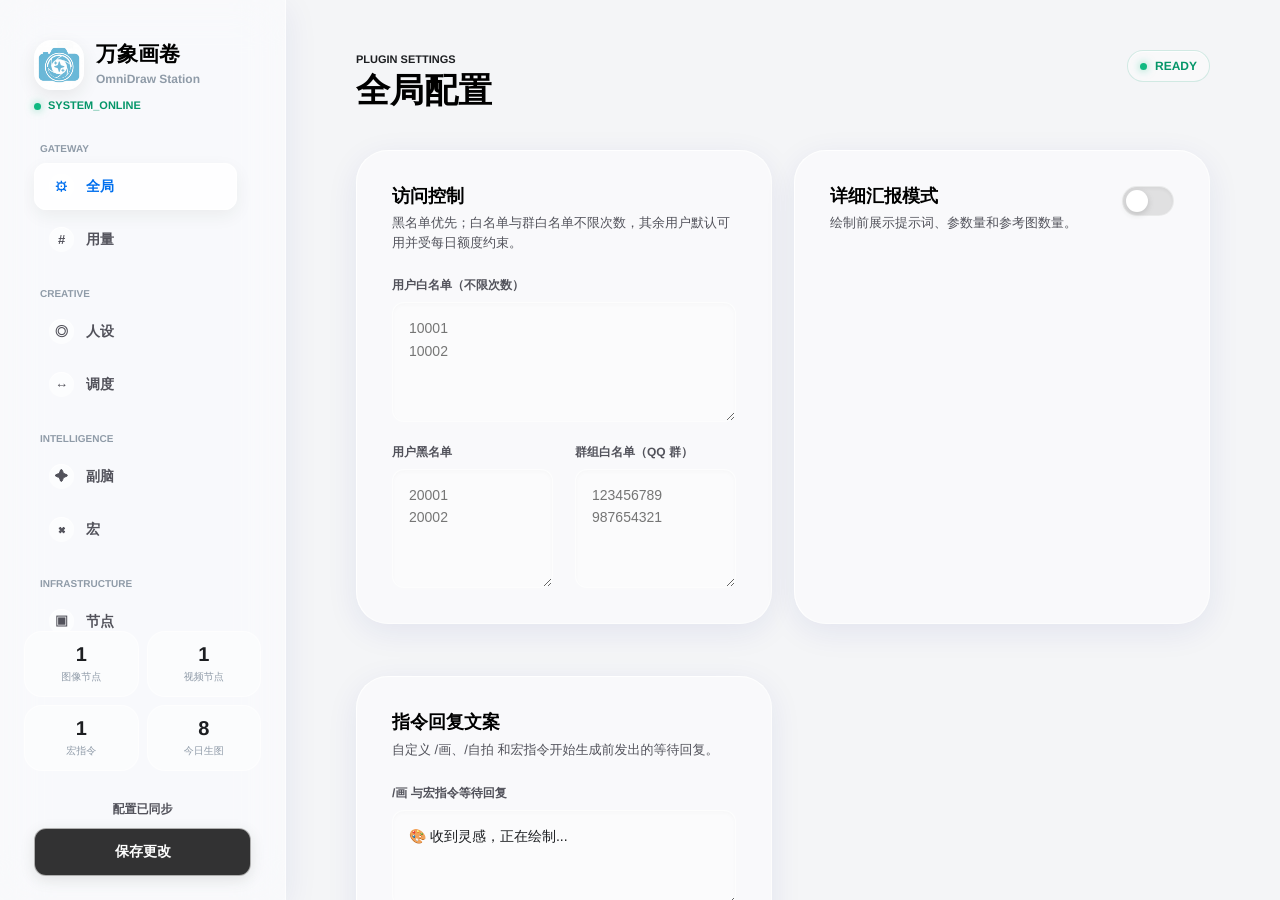
==== commit 5be713e9: "Add fallback node polling" ====
--- a/pages/插件配置/index.html
+++ b/pages/插件配置/index.html
@@ -1,255 +1,377 @@
-<!doctype html>
-<html lang="zh-CN">
-<head>
-    <meta charset="utf-8" />
-    <meta name="viewport" content="width=device-width, initial-scale=1, viewport-fit=cover" />
-    <meta name="theme-color" content="#C1E6FF" />
-    <title>OmniDraw Station</title>
-    <link rel="icon" href="./logo.png" />
-    <link rel="stylesheet" href="./style.css" />
-</head>
-<body>
-    <div class="app-shell">
-        <aside class="sidebar">
-            <div class="brand-block">
-                <div class="brand-mark" aria-hidden="true">
-                    <img src="./logo.png" alt="" />
-                </div>
-                <div>
-                    <h1>万象画卷</h1>
-                    <p>OmniDraw Station</p>
-                </div>
-            </div>
-            <div class="sidebar-status"><span></span>SYSTEM_ONLINE</div>
-
-            <nav class="nav-menu" aria-label="配置导航">
-                <div class="nav-label">GATEWAY</div>
+<!doctype html>
+<html lang="zh-CN">
+<head>
+    <meta charset="utf-8" />
+    <meta name="viewport" content="width=device-width, initial-scale=1, viewport-fit=cover" />
+    <meta name="theme-color" content="#C1E6FF" />
+    <title>OmniDraw Station</title>
+    <link rel="icon" href="./logo.png" />
+    <link rel="stylesheet" href="./style.css?v=3.3.11" />
+</head>
+<body>
+    <div class="app-shell">
+        <aside class="sidebar">
+            <div class="brand-block">
+                <div class="brand-mark" aria-hidden="true">
+                    <img src="./logo.png" alt="" />
+                </div>
+                <div>
+                    <h1>万象画卷</h1>
+                    <p>OmniDraw Station</p>
+                </div>
+            </div>
+            <div class="sidebar-status"><span></span>SYSTEM_ONLINE</div>
+
+            <nav class="nav-menu" aria-label="配置导航">
+                <div class="nav-label">GATEWAY</div>
                 <button class="nav-item active" data-target="tab-basic" type="button">
                     <span class="nav-icon">⚙</span><span>全局</span>
                 </button>
+                <button class="nav-item" data-target="tab-usage" type="button">
+                    <span class="nav-icon">#</span><span>用量</span>
+                </button>
                 <div class="nav-label">CREATIVE</div>
-                <button class="nav-item" data-target="tab-persona" type="button">
-                    <span class="nav-icon">◎</span><span>人设</span>
-                </button>
-                <button class="nav-item" data-target="tab-hub" type="button">
-                    <span class="nav-icon">↔</span><span>调度</span>
-                </button>
-                <div class="nav-label">INTELLIGENCE</div>
-                <button class="nav-item" data-target="tab-optimizer" type="button">
-                    <span class="nav-icon">✦</span><span>副脑</span>
-                </button>
-                <button class="nav-item" data-target="tab-presets" type="button">
-                    <span class="nav-icon">⌘</span><span>宏</span>
-                </button>
-                <div class="nav-label">INFRASTRUCTURE</div>
-                <button class="nav-item" data-target="tab-nodes" type="button">
-                    <span class="nav-icon">▣</span><span>节点</span>
-                </button>
-            </nav>
-
-            <div class="sidebar-metrics">
+                <button class="nav-item" data-target="tab-persona" type="button">
+                    <span class="nav-icon">◎</span><span>人设</span>
+                </button>
+                <button class="nav-item" data-target="tab-hub" type="button">
+                    <span class="nav-icon">↔</span><span>调度</span>
+                </button>
+                <div class="nav-label">INTELLIGENCE</div>
+                <button class="nav-item" data-target="tab-optimizer" type="button">
+                    <span class="nav-icon">✦</span><span>副脑</span>
+                </button>
+                <button class="nav-item" data-target="tab-presets" type="button">
+                    <span class="nav-icon">⌘</span><span>宏</span>
+                </button>
+                <div class="nav-label">INFRASTRUCTURE</div>
+                <button class="nav-item" data-target="tab-nodes" type="button">
+                    <span class="nav-icon">▣</span><span>节点</span>
+                </button>
+            </nav>
+
+            <div class="sidebar-metrics">
                 <div><span id="metric-image-nodes">0</span><small>图像节点</small></div>
                 <div><span id="metric-video-nodes">0</span><small>视频节点</small></div>
                 <div><span id="metric-presets">0</span><small>宏指令</small></div>
+                <div><span id="metric-today-images">0</span><small>今日生图</small></div>
             </div>
-
-            <div class="save-panel">
-                <div class="save-state" id="save-state">配置已同步</div>
-                <button data-action="save-config" class="btn-primary" type="button">保存更改</button>
-            </div>
-        </aside>
-
-        <main class="content">
-            <header class="topbar">
-                <div>
-                    <span class="eyebrow">PLUGIN SETTINGS</span>
-                    <h2 id="active-title">全局配置</h2>
-                </div>
-                <div class="status-pill"><span></span>READY</div>
-            </header>
-
+
+            <div class="save-panel">
+                <div class="save-state" id="save-state">配置已同步</div>
+                <button data-action="save-config" class="btn-primary" type="button">保存更改</button>
+            </div>
+        </aside>
+
+        <main class="content">
+            <header class="topbar">
+                <div>
+                    <span class="eyebrow">PLUGIN SETTINGS</span>
+                    <h2 id="active-title">全局配置</h2>
+                </div>
+                <div class="status-pill"><span></span>READY</div>
+            </header>
+
             <section id="tab-basic" class="tab-pane active" data-title="全局配置">
                 <div class="page-grid compact">
                     <article class="card">
                         <div class="card-header">
                             <div>
                                 <h3>访问控制</h3>
-                                <p>留空时允许所有用户调用。</p>
-                            </div>
-                        </div>
-                        <div class="form-group">
-                            <label for="perm_allowed_users">许可白名单 (QQ号)</label>
-                            <input type="text" id="perm_allowed_users" class="input-modern" placeholder="10001,10002" />
-                        </div>
-                    </article>
-
+                                <p>黑名单优先；白名单与群白名单不限次数，其余用户默认可用并受每日额度约束。</p>
+                            </div>
+                        </div>
+                        <div class="form-grid">
+                            <div class="form-group full-width">
+                                <label for="perm_allowed_users">用户白名单（不限次数）</label>
+                                <textarea id="perm_allowed_users" rows="4" class="input-modern" placeholder="10001&#10;10002"></textarea>
+                            </div>
+                            <div class="form-group">
+                                <label for="perm_blocked_users">用户黑名单</label>
+                                <textarea id="perm_blocked_users" rows="4" class="input-modern" placeholder="20001&#10;20002"></textarea>
+                            </div>
+                            <div class="form-group">
+                                <label for="perm_unlimited_groups">群组白名单（QQ 群）</label>
+                                <textarea id="perm_unlimited_groups" rows="4" class="input-modern" placeholder="123456789&#10;987654321"></textarea>
+                            </div>
+                        </div>
+                    </article>
+
                     <article class="card">
                         <div class="setting-row">
                             <div>
-                                <h3>详细汇报模式</h3>
-                                <p>绘制前展示提示词、参数量和参考图数量。</p>
-                            </div>
-                            <label class="switch-wrapper" for="verbose_report">
-                                <input type="checkbox" id="verbose_report" class="ios-switch" />
+                                <h3>详细汇报模式</h3>
+                                <p>绘制前展示提示词、参数量和参考图数量。</p>
+                            </div>
+                            <label class="switch-wrapper" for="verbose_report">
+                                <input type="checkbox" id="verbose_report" class="ios-switch" />
                             </label>
+                        </div>
+                    </article>
+
+                    <article class="card">
+                        <div class="card-header">
+                            <div>
+                                <h3>指令回复文案</h3>
+                                <p>自定义 /画、/自拍 和宏指令开始生成前发出的等待回复。</p>
+                            </div>
+                        </div>
+                        <div class="form-grid">
+                            <div class="form-group full-width">
+                                <label for="reply_draw_pending">/画 与宏指令等待回复</label>
+                                <textarea id="reply_draw_pending" rows="3" class="input-modern"></textarea>
+                            </div>
+                            <div class="form-group full-width">
+                                <label for="reply_selfie_pending">/自拍 等待回复</label>
+                                <textarea id="reply_selfie_pending" rows="3" class="input-modern"></textarea>
+                            </div>
                         </div>
                     </article>
                 </div>
             </section>
 
-            <section id="tab-persona" class="tab-pane" data-title="人设档案">
-                <div class="page-grid">
+            <section id="tab-usage" class="tab-pane" data-title="用量管理">
+                <div class="page-grid compact">
                     <article class="card">
                         <div class="card-header">
                             <div>
-                                <h3>基础人设</h3>
-                                <p>自拍模式会与副脑输出合并。</p>
-                            </div>
+                                <h3>每日限额</h3>
+                                <p>按 AstrBot 用户 ID 统计成功生图张数。</p>
+                            </div>
+                            <label class="switch-wrapper" for="usage_enable">
+                                <input type="checkbox" id="usage_enable" class="ios-switch" />
+                            </label>
                         </div>
                         <div class="form-group">
-                            <label for="persona_name">实体代号</label>
-                            <input type="text" id="persona_name" class="input-modern" />
-                        </div>
-                        <div class="form-group">
-                            <label for="persona_prompt">底层特征序列 (Base Prompt)</label>
-                            <textarea id="persona_prompt" rows="7" class="input-modern"></textarea>
+                            <label for="usage_daily_limit">每人每日上限</label>
+                            <input type="number" id="usage_daily_limit" class="input-modern" min="1" />
                         </div>
                     </article>
 
                     <article class="card">
                         <div class="card-header">
                             <div>
-                                <h3>参考图矩阵</h3>
-                                <p>支持多张形象参考图。</p>
-                            </div>
-                        </div>
-                        <div class="multi-upload-container" id="persona-upload-container">
-                            <button class="upload-trigger" id="persona-upload-trigger" type="button">
-                                <span class="upload-icon">+</span>
-                                <span class="upload-text">添加图片</span>
-                            </button>
-                        </div>
-                        <input type="file" id="hidden-file-input" accept="image/png, image/jpeg, image/webp" multiple hidden />
+                                <h3>签到奖励</h3>
+                                <p>仅对有权限且仍受限额影响的用户生效。</p>
+                            </div>
+                            <label class="switch-wrapper" for="usage_checkin_enable">
+                                <input type="checkbox" id="usage_checkin_enable" class="ios-switch" />
+                            </label>
+                        </div>
+                        <div class="form-grid">
+                            <div class="form-group">
+                                <label for="usage_checkin_min">最小奖励张数</label>
+                                <input type="number" id="usage_checkin_min" class="input-modern" min="0" />
+                            </div>
+                            <div class="form-group">
+                                <label for="usage_checkin_max">最大奖励张数</label>
+                                <input type="number" id="usage_checkin_max" class="input-modern" min="0" />
+                            </div>
+                        </div>
+                    </article>
+
+                    <article class="card">
+                        <div class="card-header space-between">
+                            <div>
+                                <h3>今日统计</h3>
+                                <p id="usage-stat-date">今日</p>
+                            </div>
+                            <button data-action="refresh-usage" class="btn-secondary" type="button">刷新</button>
+                        </div>
+                        <div class="usage-summary">
+                            <div><span id="usage-stat-total">0</span><small>总张数</small></div>
+                            <div><span id="usage-stat-users">0</span><small>用户数</small></div>
+                            <div><span id="usage-stat-limit">不限</span><small>限额</small></div>
+                        </div>
+                        <div class="usage-user-list" id="usage-users-container"></div>
                     </article>
                 </div>
             </section>
 
-            <section id="tab-hub" class="tab-pane" data-title="生成调度">
-                <article class="card wide-card">
-                    <div class="card-header">
-                        <div>
-                            <h3>链路路由</h3>
-                            <p>把不同任务指向对应节点。</p>
-                        </div>
-                    </div>
-                    <div class="route-stack">
+            <section id="tab-persona" class="tab-pane" data-title="人设档案">
+                <div class="page-grid">
+                    <article class="card">
+                        <div class="card-header">
+                            <div>
+                                <h3>基础人设</h3>
+                                <p>自拍模式会与副脑输出合并。</p>
+                            </div>
+                        </div>
+                        <div class="persona-manager">
+                            <div class="persona-profiles" id="persona-profiles-container"></div>
+                            <button class="btn-glass-secondary" data-action="add-persona" type="button">新增人设</button>
+                        </div>
+                        <div class="form-group">
+                            <label for="persona_name">实体代号</label>
+                            <input type="text" id="persona_name" class="input-modern" data-sync="persona-name" />
+                        </div>
+                        <div class="form-group">
+                            <label for="persona_prompt">底层特征序列 (Base Prompt)</label>
+                            <textarea id="persona_prompt" rows="7" class="input-modern" data-sync="persona-prompt"></textarea>
+                        </div>
+                    </article>
+
+                    <article class="card">
+                        <div class="card-header">
+                            <div>
+                                <h3>参考图矩阵</h3>
+                                <p>支持多张形象参考图。最好1-3张，建议控制在5张以内。</p>
+                            </div>
+                        </div>
+                        <div class="multi-upload-container" id="persona-upload-container">
+                            <button class="upload-trigger" id="persona-upload-trigger" type="button">
+                                <span class="upload-icon">+</span>
+                                <span class="upload-text">添加图片</span>
+                            </button>
+                        </div>
+                        <input type="file" id="hidden-file-input" accept="image/png, image/jpeg, image/webp" multiple hidden />
+                    </article>
+                </div>
+            </section>
+
+            <section id="tab-hub" class="tab-pane" data-title="生成调度">
+                <article class="card wide-card">
+                    <div class="card-header">
+                        <div>
+                            <h3>链路路由</h3>
+                            <p>把不同任务指向对应节点。</p>
+                        </div>
+                    </div>
+                    <div class="route-stack">
                         <div class="route-row">
                             <label>图像生成</label>
-                            <div class="node-selector" id="sel-route-img"></div>
+                            <div class="route-control">
+                                <div class="route-main-line">
+                                    <div class="node-selector" id="sel-route-img"></div>
+                                    <label class="route-backup-panel" for="route_img_backup">
+                                        <span>备用节点</span>
+                                        <input type="checkbox" id="route_img_backup" class="ios-switch route-backup-toggle" data-route="text2img" />
+                                    </label>
+                                </div>
+                                <div class="route-backup-selector" id="sel-route-img-backup"></div>
+                            </div>
                             <input type="hidden" id="route_img" />
                         </div>
                         <div class="route-row">
                             <label>人设自拍</label>
-                            <div class="node-selector" id="sel-route-selfie"></div>
+                            <div class="route-control">
+                                <div class="route-main-line">
+                                    <div class="node-selector" id="sel-route-selfie"></div>
+                                    <label class="route-backup-panel" for="route_selfie_backup">
+                                        <span>备用节点</span>
+                                        <input type="checkbox" id="route_selfie_backup" class="ios-switch route-backup-toggle" data-route="selfie" />
+                                    </label>
+                                </div>
+                                <div class="route-backup-selector" id="sel-route-selfie-backup"></div>
+                            </div>
                             <input type="hidden" id="route_selfie" />
                         </div>
                         <div class="route-row">
                             <label>视频渲染</label>
-                            <div class="node-selector-video" id="sel-route-video"></div>
+                            <div class="route-control">
+                                <div class="route-main-line">
+                                    <div class="node-selector-video" id="sel-route-video"></div>
+                                    <label class="route-backup-panel" for="route_video_backup">
+                                        <span>备用节点</span>
+                                        <input type="checkbox" id="route_video_backup" class="ios-switch route-backup-toggle" data-route="video" />
+                                    </label>
+                                </div>
+                                <div class="route-backup-selector" id="sel-route-video-backup"></div>
+                            </div>
                             <input type="hidden" id="route_video" />
                         </div>
-                    </div>
-                </article>
-            </section>
-
-            <section id="tab-optimizer" class="tab-pane" data-title="副脑引擎">
-                <article class="card highlight-card wide-card">
-                    <div class="card-header">
-                        <div>
-                            <h3>Prompt Optimizer</h3>
-                            <p>提示词重构与风格增强。</p>
-                        </div>
-                        <label class="switch-wrapper" for="opt_enable">
-                            <input type="checkbox" id="opt_enable" class="ios-switch" />
-                        </label>
-                    </div>
-                    <div class="form-grid">
-                        <div class="form-group">
-                            <label for="opt_style">画风协议</label>
-                            <select id="opt_style" class="input-modern">
-                                <option value="手机日常原生感">手机日常原生感</option>
-                                <option value="自拍专用极致真实">自拍专用极致真实</option>
-                                <option value="电影级光影大片">电影级光影大片</option>
-                                <option value="日系插画大师">日系插画大师</option>
-                                <option value="3D 潮玩盲盒">3D 潮玩盲盒</option>
-                                <option value="自定义模式">自定义模式</option>
-                            </select>
-                        </div>
-                        <div class="form-group">
-                            <label>处理节点</label>
-                            <div class="node-selector" id="sel-opt-chain"></div>
-                            <input type="hidden" id="opt_chain" />
-                        </div>
-                        <div class="form-group">
-                            <label for="opt_model">模型核心</label>
-                            <input type="text" id="opt_model" class="input-modern" />
-                        </div>
-                        <div class="form-group">
-                            <label for="opt_timeout">超时限制 (秒)</label>
-                            <input type="number" id="opt_timeout" class="input-modern" min="1" />
-                        </div>
-                        <div class="form-group">
-                            <label for="opt_batch">批量上限</label>
-                            <input type="number" id="opt_batch" class="input-modern" min="0" />
-                        </div>
-                        <div class="form-group full-width">
-                            <label for="opt_custom">自定义注入要求</label>
-                            <textarea id="opt_custom" rows="4" class="input-modern" placeholder="补充特定的画面要求..."></textarea>
-                        </div>
-                    </div>
-                </article>
-            </section>
-
-            <section id="tab-presets" class="tab-pane" data-title="极速宏预设">
-                <article class="card wide-card">
-                    <div class="card-header space-between">
-                        <div>
-                            <h3>宏指令</h3>
-                            <p>快捷指令与底层提示词映射。</p>
-                        </div>
-                        <button data-action="add-preset" class="btn-secondary" type="button">添加指令</button>
-                    </div>
-                    <div class="list-container" id="presets-container"></div>
-                </article>
-            </section>
-
-            <section id="tab-nodes" class="tab-pane" data-title="算力集群">
-                <article class="card wide-card">
-                    <div class="card-header space-between">
-                        <div>
-                            <h3>图像算力节点</h3>
-                            <p>OpenAI Images 或 Chat/Vision 兼容接口。</p>
-                        </div>
-                        <button data-action="add-provider" class="btn-secondary" type="button">添加生图节点</button>
-                    </div>
-                    <div class="list-container" id="providers-container"></div>
-                </article>
-
-                <article class="card wide-card">
-                    <div class="card-header space-between">
-                        <div>
-                            <h3>视频渲染节点</h3>
-                            <p>异步轮询、同步阻塞或 Chat 伪装协议。</p>
-                        </div>
-                        <button data-action="add-video-provider" class="btn-secondary" type="button">添加视频节点</button>
-                    </div>
-                    <div class="list-container" id="video-providers-container"></div>
-                </article>
-            </section>
-        </main>
-    </div>
-
-    <div id="toast-container" aria-live="polite"></div>
-    <script type="module" src="./app.js"></script>
+                    </div>
+                </article>
+            </section>
+
+            <section id="tab-optimizer" class="tab-pane" data-title="副脑引擎">
+                <article class="card highlight-card wide-card">
+                    <div class="card-header">
+                        <div>
+                            <h3>Prompt Optimizer</h3>
+                            <p>提示词重构与风格增强。</p>
+                        </div>
+                        <label class="switch-wrapper" for="opt_enable">
+                            <input type="checkbox" id="opt_enable" class="ios-switch" />
+                        </label>
+                    </div>
+                    <div class="form-grid">
+                        <div class="form-group">
+                            <label for="opt_style">画风协议</label>
+                            <select id="opt_style" class="input-modern">
+                                <option value="手机日常原生感">手机日常原生感</option>
+                                <option value="自拍专用极致真实">自拍专用极致真实</option>
+                                <option value="电影级光影大片">电影级光影大片</option>
+                                <option value="日系插画大师">日系插画大师</option>
+                                <option value="3D 潮玩盲盒">3D 潮玩盲盒</option>
+                                <option value="自定义模式">自定义模式</option>
+                            </select>
+                        </div>
+                        <div class="form-group">
+                            <label>处理节点</label>
+                            <div class="node-selector" id="sel-opt-chain"></div>
+                            <input type="hidden" id="opt_chain" />
+                        </div>
+                        <div class="form-group">
+                            <label for="opt_model">模型核心</label>
+                            <input type="text" id="opt_model" class="input-modern" />
+                        </div>
+                        <div class="form-group">
+                            <label for="opt_timeout">超时限制 (秒)</label>
+                            <input type="number" id="opt_timeout" class="input-modern" min="1" />
+                        </div>
+                        <div class="form-group">
+                            <label for="opt_batch">批量上限</label>
+                            <input type="number" id="opt_batch" class="input-modern" min="0" />
+                        </div>
+                        <div class="form-group full-width">
+                            <label for="opt_custom">自定义注入要求</label>
+                            <textarea id="opt_custom" rows="4" class="input-modern" placeholder="补充特定的画面要求..."></textarea>
+                        </div>
+                    </div>
+                </article>
+            </section>
+
+            <section id="tab-presets" class="tab-pane" data-title="极速宏预设">
+                <article class="card wide-card">
+                    <div class="card-header space-between">
+                        <div>
+                            <h3>宏指令</h3>
+                            <p>快捷指令与底层提示词映射。</p>
+                        </div>
+                        <button data-action="add-preset" class="btn-secondary" type="button">添加指令</button>
+                    </div>
+                    <div class="list-container" id="presets-container"></div>
+                </article>
+            </section>
+
+            <section id="tab-nodes" class="tab-pane" data-title="算力集群">
+                <article class="card wide-card">
+                    <div class="card-header space-between">
+                        <div>
+                            <h3>图像算力节点</h3>
+                            <p>OpenAI Images 或 Chat 兼容接口。</p>
+                        </div>
+                        <button data-action="add-provider" class="btn-secondary" type="button">添加生图节点</button>
+                    </div>
+                    <div class="list-container" id="providers-container"></div>
+                </article>
+
+                <article class="card wide-card">
+                    <div class="card-header space-between">
+                        <div>
+                            <h3>视频渲染节点</h3>
+                            <p>异步轮询、同步阻塞或 Chat 伪装协议。</p>
+                        </div>
+                        <button data-action="add-video-provider" class="btn-secondary" type="button">添加视频节点</button>
+                    </div>
+                    <div class="list-container" id="video-providers-container"></div>
+                </article>
+            </section>
+        </main>
+    </div>
+
+    <div id="toast-container" aria-live="polite"></div>
+    <script type="module" src="./app.js?v=3.3.8"></script>
 </body>
 </html>
--- a/pages/插件配置/style.css
+++ b/pages/插件配置/style.css
@@ -1,588 +1,786 @@
-:root {
-    color-scheme: light;
-    --page-bg: #f4f5f7;
-    --panel-bg: rgba(255, 255, 255, 0.45);
-    --panel-strong: rgba(255, 255, 255, 0.72);
-    --panel-hover: rgba(255, 255, 255, 0.82);
-    --panel-border: rgba(255, 255, 255, 0.6);
-    --panel-highlight: rgba(255, 255, 255, 0.86);
-    --input-bg: rgba(255, 255, 255, 0.3);
-    --input-focus: rgba(255, 255, 255, 0.72);
-    --text-main: #1c1e21;
-    --text-muted: #52525b;
-    --text-soft: #8f9ba8;
-    --accent: #006fee;
-    --accent-glass: rgba(0, 111, 238, 0.15);
-    --accent-shadow: rgba(0, 111, 238, 0.28);
-    --success: #059669;
-    --success-dot: #10b981;
-    --danger: #ff453a;
-    --danger-soft: rgba(255, 69, 58, 0.12);
-    --warning: #b7791f;
-    --shadow-soft: 0 8px 32px rgba(31, 38, 135, 0.08);
-    --shadow-pop: 0 14px 38px rgba(31, 38, 135, 0.13);
-    --radius-sm: 12px;
-    --radius-md: 20px;
-    --radius-lg: 32px;
-    --ease: 220ms cubic-bezier(0.22, 1, 0.36, 1);
-    --spring: 520ms cubic-bezier(0.17, 1.42, 0.28, 1);
-    --spring-fast: 340ms cubic-bezier(0.2, 1.28, 0.28, 1);
-}
-
-* {
-    box-sizing: border-box;
-}
-
-html,
-body {
-    width: 100%;
-    height: 100%;
-    margin: 0;
-    overflow: hidden;
-    color: var(--text-main);
-    background: var(--page-bg);
-    font-family: -apple-system, BlinkMacSystemFont, "SF Pro Text", "Helvetica Neue", "Segoe UI", "Microsoft YaHei", sans-serif;
-    -webkit-font-smoothing: antialiased;
-    text-rendering: geometricPrecision;
-}
-
-button,
-input,
-textarea,
-select {
-    font: inherit;
-}
-
-button {
-    -webkit-tap-highlight-color: transparent;
-}
-
-button:focus-visible,
-input:focus-visible,
-textarea:focus-visible,
-select:focus-visible {
-    outline: 2px solid rgba(0, 111, 238, 0.46);
-    outline-offset: 3px;
-}
-
-.app-shell {
-    display: flex;
-    width: 100vw;
-    height: 100dvh;
-    overflow: hidden;
-}
-
-.sidebar {
-    display: flex;
-    flex: 0 0 286px;
-    flex-direction: column;
-    min-width: 0;
-    height: 100%;
-    padding: 40px 24px 24px;
-    border-right: 1px solid var(--panel-border);
-    background: var(--panel-bg);
-    box-shadow: var(--shadow-soft);
-    backdrop-filter: saturate(180%) blur(24px);
-    -webkit-backdrop-filter: saturate(180%) blur(24px);
-}
-
-.brand-block {
-    display: flex;
+:root {
+    color-scheme: light;
+    --page-bg: #f4f5f7;
+    --panel-bg: rgba(255, 255, 255, 0.45);
+    --panel-strong: rgba(255, 255, 255, 0.72);
+    --panel-hover: rgba(255, 255, 255, 0.82);
+    --panel-border: rgba(255, 255, 255, 0.6);
+    --panel-highlight: rgba(255, 255, 255, 0.86);
+    --input-bg: rgba(255, 255, 255, 0.3);
+    --input-focus: rgba(255, 255, 255, 0.72);
+    --text-main: #1c1e21;
+    --text-muted: #52525b;
+    --text-soft: #8f9ba8;
+    --accent: #006fee;
+    --accent-glass: rgba(0, 111, 238, 0.15);
+    --accent-shadow: rgba(0, 111, 238, 0.28);
+    --success: #059669;
+    --success-dot: #10b981;
+    --danger: #ff453a;
+    --danger-soft: rgba(255, 69, 58, 0.12);
+    --warning: #b7791f;
+    --shadow-soft: 0 8px 32px rgba(31, 38, 135, 0.08);
+    --shadow-pop: 0 14px 38px rgba(31, 38, 135, 0.13);
+    --radius-sm: 12px;
+    --radius-md: 20px;
+    --radius-lg: 32px;
+    --ease: 220ms cubic-bezier(0.22, 1, 0.36, 1);
+    --spring: 520ms cubic-bezier(0.17, 1.42, 0.28, 1);
+    --spring-fast: 340ms cubic-bezier(0.2, 1.28, 0.28, 1);
+}
+
+* {
+    box-sizing: border-box;
+}
+
+html,
+body {
+    width: 100%;
+    height: 100%;
+    margin: 0;
+    overflow: hidden;
+    color: var(--text-main);
+    background: var(--page-bg);
+    font-family: -apple-system, BlinkMacSystemFont, "SF Pro Text", "Helvetica Neue", "Segoe UI", "Microsoft YaHei", sans-serif;
+    -webkit-font-smoothing: antialiased;
+    text-rendering: geometricPrecision;
+}
+
+button,
+input,
+textarea,
+select {
+    font: inherit;
+}
+
+button {
+    -webkit-tap-highlight-color: transparent;
+}
+
+button:focus-visible,
+input:focus-visible,
+textarea:focus-visible,
+select:focus-visible {
+    outline: 2px solid rgba(0, 111, 238, 0.46);
+    outline-offset: 3px;
+}
+
+.app-shell {
+    display: flex;
+    width: 100vw;
+    height: 100dvh;
+    overflow: hidden;
+}
+
+.sidebar {
+    display: flex;
+    flex: 0 0 286px;
+    flex-direction: column;
+    min-width: 0;
+    height: 100%;
+    padding: 40px 24px 24px;
+    border-right: 1px solid var(--panel-border);
+    background: var(--panel-bg);
+    box-shadow: var(--shadow-soft);
+    backdrop-filter: saturate(180%) blur(24px);
+    -webkit-backdrop-filter: saturate(180%) blur(24px);
+}
+
+.brand-block {
+    display: flex;
+    align-items: center;
+    gap: 12px;
+    min-width: 0;
+    padding: 0 10px 10px;
+}
+
+.brand-mark {
+    display: grid;
+    place-items: center;
+    flex: 0 0 auto;
+    width: 50px;
+    height: 50px;
+    overflow: hidden;
+    border: 1px solid var(--panel-border);
+    border-radius: 18px;
+    background: var(--panel-strong);
+    box-shadow: 0 6px 18px rgba(0, 0, 0, 0.08);
+}
+
+.brand-mark img {
+    display: block;
+    width: 100%;
+    height: 100%;
+    object-fit: cover;
+    transform: scale(1.36);
+}
+
+.brand-block h1 {
+    margin: 0;
+    color: #000;
+    font-size: 21px;
+    font-weight: 850;
+    line-height: 1.08;
+    letter-spacing: 0;
+}
+
+.brand-block p {
+    margin: 5px 0 0;
+    color: var(--text-soft);
+    font-size: 12px;
+    font-weight: 760;
+    letter-spacing: 0;
+}
+
+.sidebar-status {
+    display: inline-flex;
+    align-items: center;
+    gap: 7px;
+    width: fit-content;
+    margin: 0 10px 12px;
+    color: var(--success);
+    font-size: 11px;
+    font-weight: 850;
+}
+
+.sidebar-status span,
+.status-pill span {
+    display: inline-block;
+    width: 7px;
+    height: 7px;
+    border-radius: 50%;
+    background: var(--success-dot);
+    box-shadow: 0 0 8px rgba(16, 185, 129, 0.6);
+}
+
+.nav-menu {
+    flex: 1;
+    min-height: 0;
+    overflow-y: auto;
+    scrollbar-width: thin;
+    scrollbar-color: rgba(143, 155, 168, 0.38) transparent;
+}
+
+.nav-label {
+    padding: 20px 16px 8px;
+    color: var(--text-soft);
+    font-size: 10px;
+    font-weight: 900;
+    letter-spacing: 0;
+}
+
+.nav-item {
+    position: relative;
+    display: flex;
+    align-items: center;
+    gap: 12px;
+    width: min(208px, calc(100% - 34px));
+    min-height: 44px;
+    margin: 0 10px 6px;
+    padding: 10px 14px;
+    border: 1px solid transparent;
+    border-radius: var(--radius-sm);
+    color: var(--text-muted);
+    background: transparent;
+    cursor: pointer;
+    overflow: hidden;
+    font-size: 14px;
+    font-weight: 680;
+    transform: translateZ(0);
+    transition:
+        background var(--ease),
+        border-color var(--ease),
+        box-shadow var(--ease),
+        color var(--ease),
+        transform var(--spring);
+}
+
+.nav-item:hover {
+    color: var(--text-main);
+    background: rgba(255, 255, 255, 0.52);
+    transform: translateY(-1px) scale(1.012);
+}
+
+.nav-item.active {
+    color: var(--accent);
+    border-color: #fff;
+    background: rgba(255, 255, 255, 0.82);
+    box-shadow: 0 6px 18px rgba(0, 0, 0, 0.06);
+}
+
+.nav-item:active,
+.nav-item.is-pressing {
+    transform: scale(0.955);
+}
+
+.nav-icon {
+    display: grid;
+    place-items: center;
+    width: 25px;
+    height: 25px;
+    border-radius: 999px;
+    background: rgba(255, 255, 255, 0.58);
+    color: currentColor;
+    font-size: 13px;
+    font-weight: 900;
+    box-shadow: inset 0 1px 0 rgba(255, 255, 255, 0.72);
+}
+
+.sidebar-metrics {
+    display: grid;
+    grid-template-columns: repeat(2, 1fr);
+    gap: 8px;
+    margin-top: auto;
+}
+
+.sidebar-metrics div {
+    min-width: 0;
+    padding: 12px 8px;
+    border: 1px solid var(--panel-border);
+    border-radius: 18px;
+    background: rgba(255, 255, 255, 0.36);
+    text-align: center;
+}
+
+.sidebar-metrics span {
+    display: block;
+    color: var(--text-main);
+    font-size: 20px;
+    font-weight: 850;
+}
+
+.sidebar-metrics small {
+    display: block;
+    margin-top: 3px;
+    overflow: hidden;
+    color: var(--text-soft);
+    font-size: 10px;
+    text-overflow: ellipsis;
+    white-space: nowrap;
+}
+
+.save-panel {
+    display: grid;
+    gap: 10px;
+    margin-top: 14px;
+    padding: 16px 10px 0;
+}
+
+.save-state {
+    color: var(--text-muted);
+    font-size: 12px;
+    font-weight: 720;
+    text-align: center;
+}
+
+body.is-dirty .save-state {
+    color: var(--warning);
+}
+
+.content {
+    flex: 1;
+    min-width: 0;
+    height: 100%;
+    overflow-y: auto;
+    padding: 50px 70px 60px;
+    scroll-behavior: smooth;
+    position: relative;
+    z-index: 2;
+    scrollbar-width: thin;
+    scrollbar-color: rgba(143, 155, 168, 0.4) transparent;
+}
+
+.topbar {
+    display: flex;
+    align-items: flex-start;
+    justify-content: space-between;
+    gap: 20px;
+    margin-bottom: 40px;
+    background: transparent;
+    transition: transform var(--spring), opacity var(--ease);
+}
+
+.content.is-switching .topbar {
+    transform: translateY(-3px) scale(1.004);
+}
+
+.eyebrow {
+    color: var(--text-main);
+    font-size: 11px;
+    font-weight: 900;
+    letter-spacing: 0;
+}
+
+.topbar h2 {
+    margin: 6px 0 0;
+    color: #000;
+    font-size: 34px;
+    font-weight: 850;
+    line-height: 1.05;
+    letter-spacing: 0;
+}
+
+.status-pill {
+    display: inline-flex;
+    align-items: center;
+    gap: 8px;
+    flex: 0 0 auto;
+    padding: 8px 12px;
+    border: 1px solid rgba(5, 150, 105, 0.16);
+    border-radius: 999px;
+    color: var(--success);
+    background: rgba(255, 255, 255, 0.44);
+    box-shadow: inset 0 1px 0 rgba(255, 255, 255, 0.68);
+    font-size: 12px;
+    font-weight: 900;
+}
+
+.tab-pane {
+    display: none;
+    opacity: 0;
+    transform: translateY(22px) scale(0.985);
+}
+
+.tab-pane.active {
+    display: block;
+    animation: paneIn 460ms cubic-bezier(0.18, 1.18, 0.28, 1) forwards;
+}
+
+@keyframes paneIn {
+    0% {
+        opacity: 0;
+        transform: translateY(22px) scale(0.985);
+        filter: blur(4px);
+    }
+    72% {
+        opacity: 1;
+        transform: translateY(-3px) scale(1.006);
+        filter: blur(0);
+    }
+    100% {
+        opacity: 1;
+        transform: translateY(0) scale(1);
+        filter: blur(0);
+    }
+}
+
+.page-grid {
+    display: grid;
+    grid-template-columns: minmax(0, 1fr) minmax(320px, 1fr);
+    gap: 30px;
+}
+
+.page-grid.compact,
+.form-grid,
+.node-form-grid {
+    display: grid;
+    grid-template-columns: repeat(2, minmax(0, 1fr));
+    gap: 22px;
+}
+
+.wide-card {
+    max-width: 1180px;
+}
+
+@media (min-width: 1280px) {
+    #tab-persona .page-grid {
+        grid-template-columns: minmax(280px, 0.68fr) minmax(500px, 1.32fr);
+    }
+
+    #tab-persona .page-grid > .card:nth-child(2) {
+        padding-inline: 28px;
+    }
+}
+
+.card,
+.node-card,
+.list-item,
+.route-row,
+.empty-state,
+.toast {
+    border: 1px solid var(--panel-border);
+    border-top-color: var(--panel-highlight);
+    border-left-color: var(--panel-highlight);
+    background: var(--panel-bg);
+    box-shadow: var(--shadow-soft);
+    backdrop-filter: saturate(180%) blur(24px);
+    -webkit-backdrop-filter: saturate(180%) blur(24px);
+}
+
+.card,
+.node-card {
+    border-radius: var(--radius-lg);
+    transition:
+        background var(--ease),
+        box-shadow var(--ease),
+        border-color var(--ease),
+        transform var(--spring);
+}
+
+.card {
+    margin-bottom: 30px;
+    padding: 35px;
+}
+
+.card:hover,
+.node-card:hover {
+    background: rgba(255, 255, 255, 0.58);
+    box-shadow: var(--shadow-pop);
+    transform: translateY(-1px);
+}
+
+.highlight-card {
+    position: relative;
+    overflow: hidden;
+}
+
+.highlight-card::before {
+    content: "";
+    position: absolute;
+    inset: 0 0 auto;
+    height: 4px;
+    background: var(--accent);
+}
+
+.card-header,
+.setting-row,
+.node-card-header {
+    display: flex;
+    align-items: flex-start;
+    justify-content: space-between;
+    gap: 16px;
+    margin-bottom: 25px;
+}
+
+.space-between {
+    justify-content: space-between;
+}
+
+.card-header h3,
+.setting-row h3 {
+    margin: 0;
+    color: #000;
+    font-size: 18px;
+    font-weight: 800;
+    line-height: 1.2;
+}
+
+.card-header p,
+.setting-row p {
+    margin: 6px 0 0;
+    color: var(--text-muted);
+    font-size: 13px;
+    line-height: 1.5;
+    font-weight: 500;
+}
+
+.form-group {
+    display: flex;
+    flex-direction: column;
+    gap: 8px;
+    min-width: 0;
+}
+
+.full-width {
+    grid-column: 1 / -1;
+}
+
+label {
+    color: var(--text-muted);
+    font-size: 12px;
+    font-weight: 780;
+    letter-spacing: 0;
+}
+
+.input-modern,
+.input-glass {
+    width: 100%;
+    min-height: 46px;
+    padding: 14px 16px;
+    border: 1px solid rgba(255, 255, 255, 0.42);
+    border-radius: var(--radius-sm);
+    outline: none;
+    color: var(--text-main);
+    background: var(--input-bg);
+    box-shadow: inset 0 2px 4px rgba(0, 0, 0, 0.02);
+    font-size: 14px;
+    font-weight: 540;
+    transition:
+        background var(--ease),
+        border-color var(--ease),
+        box-shadow var(--ease),
+        transform var(--spring);
+}
+
+.input-modern:hover,
+.input-glass:hover {
+    background: rgba(255, 255, 255, 0.5);
+}
+
+.input-modern:focus,
+.input-glass:focus {
+    border-color: rgba(255, 255, 255, 0.82);
+    background: var(--input-focus);
+    box-shadow:
+        0 0 0 4px var(--accent-glass),
+        inset 0 2px 4px rgba(0, 0, 0, 0.01);
+    transform: translateY(-1px) scale(1.003);
+}
+
+textarea.input-modern,
+textarea.input-glass {
+    resize: vertical;
+    line-height: 1.6;
+}
+
+select.input-modern {
+    cursor: pointer;
+}
+
+.switch-wrapper {
+    display: inline-flex;
+    align-items: center;
+}
+
+.ios-switch {
+    position: relative;
+    width: 52px;
+    height: 30px;
+    margin: 0;
+    border: 1px solid rgba(255, 255, 255, 0.32);
+    border-radius: 999px;
+    appearance: none;
+    background: rgba(0, 0, 0, 0.1);
+    box-shadow: inset 0 2px 4px rgba(0, 0, 0, 0.05);
+    cursor: pointer;
+    transition:
+        background var(--spring),
+        border-color var(--ease),
+        box-shadow var(--ease);
+}
+
+.ios-switch::after {
+    content: "";
+    position: absolute;
+    top: 3px;
+    left: 3px;
+    width: 22px;
+    height: 22px;
+    border-radius: 50%;
+    background: #fff;
+    box-shadow: 0 2px 7px rgba(0, 0, 0, 0.16);
+    transition: transform var(--spring);
+}
+
+.ios-switch:checked {
+    border-color: #34c759;
+    background: #34c759;
+}
+
+.ios-switch:checked::after {
+    transform: translateX(22px);
+}
+
+.route-stack,
+.list-container {
+    display: grid;
+    gap: 14px;
+}
+
+.route-row {
+    display: grid;
+    grid-template-columns: 132px minmax(0, 1fr);
     align-items: center;
-    gap: 12px;
-    min-width: 0;
-    padding: 0 10px 10px;
-}
-
-.brand-mark {
-    display: grid;
-    place-items: center;
-    flex: 0 0 auto;
-    width: 50px;
-    height: 50px;
-    overflow: hidden;
-    border: 1px solid var(--panel-border);
-    border-radius: 18px;
-    background: var(--panel-strong);
-    box-shadow: 0 6px 18px rgba(0, 0, 0, 0.08);
-}
-
-.brand-mark img {
-    display: block;
-    width: 100%;
-    height: 100%;
-    object-fit: cover;
-    transform: scale(1.36);
-}
-
-.brand-block h1 {
-    margin: 0;
-    color: #000;
-    font-size: 21px;
-    font-weight: 850;
-    line-height: 1.08;
-    letter-spacing: 0;
-}
-
-.brand-block p {
-    margin: 5px 0 0;
-    color: var(--text-soft);
-    font-size: 12px;
-    font-weight: 760;
-    letter-spacing: 0;
-}
-
-.sidebar-status {
-    display: inline-flex;
-    align-items: center;
-    gap: 7px;
-    width: fit-content;
-    margin: 0 10px 12px;
-    color: var(--success);
-    font-size: 11px;
-    font-weight: 850;
-}
-
-.sidebar-status span,
-.status-pill span {
-    display: inline-block;
-    width: 7px;
-    height: 7px;
-    border-radius: 50%;
-    background: var(--success-dot);
-    box-shadow: 0 0 8px rgba(16, 185, 129, 0.6);
-}
-
-.nav-menu {
-    flex: 1;
-    min-height: 0;
-    overflow-y: auto;
-    scrollbar-width: thin;
-    scrollbar-color: rgba(143, 155, 168, 0.38) transparent;
-}
-
-.nav-label {
-    padding: 20px 16px 8px;
-    color: var(--text-soft);
-    font-size: 10px;
-    font-weight: 900;
-    letter-spacing: 0;
-}
-
-.nav-item {
-    position: relative;
-    display: flex;
-    align-items: center;
-    gap: 12px;
-    width: 100%;
-    min-height: 46px;
-    padding: 12px 16px;
-    border: 1px solid transparent;
-    border-radius: var(--radius-sm);
-    color: var(--text-muted);
-    background: transparent;
-    cursor: pointer;
-    overflow: hidden;
-    font-size: 14px;
-    font-weight: 680;
-    transform: translateZ(0);
+    gap: 18px;
+    min-height: 82px;
+    padding: 16px 18px 16px 20px;
+    border: 1px solid rgba(255, 255, 255, 0.56);
+    border-radius: var(--radius-md);
+    background: rgba(255, 255, 255, 0.34);
+    box-shadow:
+        inset 0 1px 0 rgba(255, 255, 255, 0.72),
+        0 10px 24px rgba(31, 38, 135, 0.05);
     transition:
         background var(--ease),
         border-color var(--ease),
         box-shadow var(--ease),
-        color var(--ease),
-        transform var(--spring);
-}
-
-.nav-item:hover {
-    color: var(--text-main);
+        transform var(--spring-fast);
+}
+
+.route-row:hover {
+    border-color: rgba(255, 255, 255, 0.82);
     background: rgba(255, 255, 255, 0.52);
-    transform: translateY(-1px) scale(1.012);
-}
-
-.nav-item.active {
-    color: var(--accent);
-    border-color: #fff;
-    background: rgba(255, 255, 255, 0.82);
-    box-shadow: 0 6px 18px rgba(0, 0, 0, 0.06);
-}
-
-.nav-item:active,
-.nav-item.is-pressing {
-    transform: scale(0.955);
-}
-
-.nav-icon {
+    box-shadow:
+        inset 0 1px 0 rgba(255, 255, 255, 0.8),
+        0 14px 30px rgba(31, 38, 135, 0.08);
+    transform: translateY(-1px);
+}
+
+.route-row > label {
+    display: flex;
+    align-items: center;
+    min-height: 42px;
+    color: var(--text-muted);
+    font-size: 14px;
+    font-weight: 850;
+    line-height: 1.2;
+}
+
+.route-control {
     display: grid;
-    place-items: center;
-    width: 25px;
-    height: 25px;
+    grid-template-areas:
+        "primary toggle"
+        "backup backup";
+    grid-template-columns: minmax(0, 1fr) auto;
+    align-items: center;
+    column-gap: 18px;
+    min-width: 0;
+}
+
+.route-main-line {
+    display: contents;
+}
+
+.route-main-line .node-selector,
+.route-main-line .node-selector-video {
+    grid-area: primary;
+    align-content: center;
+    min-height: 42px;
+}
+
+.route-backup-panel {
+    display: inline-flex;
+    grid-area: toggle;
+    align-items: center;
+    gap: 10px;
+    min-height: 42px;
+    padding: 6px 8px 6px 12px;
+    border: 1px solid rgba(255, 255, 255, 0.48);
     border-radius: 999px;
-    background: rgba(255, 255, 255, 0.58);
-    color: currentColor;
+    color: var(--text-muted);
+    background: rgba(255, 255, 255, 0.38);
+    box-shadow: inset 0 1px 0 rgba(255, 255, 255, 0.62);
     font-size: 13px;
-    font-weight: 900;
-    box-shadow: inset 0 1px 0 rgba(255, 255, 255, 0.72);
-}
-
-.sidebar-metrics {
-    display: grid;
-    grid-template-columns: repeat(3, 1fr);
-    gap: 8px;
-    margin-top: auto;
-}
-
-.sidebar-metrics div {
-    min-width: 0;
-    padding: 12px 8px;
-    border: 1px solid var(--panel-border);
-    border-radius: 18px;
-    background: rgba(255, 255, 255, 0.36);
-    text-align: center;
-}
-
-.sidebar-metrics span {
-    display: block;
-    color: var(--text-main);
-    font-size: 20px;
-    font-weight: 850;
-}
-
-.sidebar-metrics small {
-    display: block;
-    margin-top: 3px;
-    overflow: hidden;
-    color: var(--text-soft);
-    font-size: 10px;
-    text-overflow: ellipsis;
+    font-weight: 820;
     white-space: nowrap;
-}
-
-.save-panel {
-    display: grid;
-    gap: 10px;
-    margin-top: 14px;
-    padding: 16px 10px 0;
-}
-
-.save-state {
-    color: var(--text-muted);
-    font-size: 12px;
-    font-weight: 720;
-    text-align: center;
-}
-
-body.is-dirty .save-state {
-    color: var(--warning);
-}
-
-.content {
-    flex: 1;
-    min-width: 0;
-    height: 100%;
-    overflow-y: auto;
-    padding: 50px 70px 60px;
-    scroll-behavior: smooth;
-    position: relative;
-    z-index: 2;
-    scrollbar-width: thin;
-    scrollbar-color: rgba(143, 155, 168, 0.4) transparent;
-}
-
-.topbar {
-    display: flex;
-    align-items: flex-start;
-    justify-content: space-between;
-    gap: 20px;
-    margin-bottom: 40px;
-    background: transparent;
-    transition: transform var(--spring), opacity var(--ease);
-}
-
-.content.is-switching .topbar {
-    transform: translateY(-3px) scale(1.004);
-}
-
-.eyebrow {
-    color: var(--text-main);
-    font-size: 11px;
-    font-weight: 900;
-    letter-spacing: 0;
-}
-
-.topbar h2 {
-    margin: 6px 0 0;
-    color: #000;
-    font-size: 34px;
-    font-weight: 850;
-    line-height: 1.05;
-    letter-spacing: 0;
-}
-
-.status-pill {
-    display: inline-flex;
-    align-items: center;
-    gap: 8px;
-    flex: 0 0 auto;
-    padding: 8px 12px;
-    border: 1px solid rgba(5, 150, 105, 0.16);
-    border-radius: 999px;
-    color: var(--success);
-    background: rgba(255, 255, 255, 0.44);
-    box-shadow: inset 0 1px 0 rgba(255, 255, 255, 0.68);
-    font-size: 12px;
-    font-weight: 900;
-}
-
-.tab-pane {
-    display: none;
-    opacity: 0;
-    transform: translateY(22px) scale(0.985);
-}
-
-.tab-pane.active {
-    display: block;
-    animation: paneIn 460ms cubic-bezier(0.18, 1.18, 0.28, 1) forwards;
-}
-
-@keyframes paneIn {
-    0% {
-        opacity: 0;
-        transform: translateY(22px) scale(0.985);
-        filter: blur(4px);
-    }
-    72% {
-        opacity: 1;
-        transform: translateY(-3px) scale(1.006);
-        filter: blur(0);
-    }
-    100% {
-        opacity: 1;
-        transform: translateY(0) scale(1);
-        filter: blur(0);
-    }
-}
-
-.page-grid {
-    display: grid;
-    grid-template-columns: minmax(0, 1fr) minmax(320px, 1fr);
-    gap: 30px;
-}
-
-.page-grid.compact,
-.form-grid,
-.node-form-grid {
-    display: grid;
-    grid-template-columns: repeat(2, minmax(0, 1fr));
-    gap: 22px;
-}
-
-.wide-card {
-    max-width: 1180px;
-}
-
-.card,
-.node-card,
-.list-item,
-.route-row,
-.empty-state,
-.toast {
-    border: 1px solid var(--panel-border);
-    border-top-color: var(--panel-highlight);
-    border-left-color: var(--panel-highlight);
-    background: var(--panel-bg);
-    box-shadow: var(--shadow-soft);
-    backdrop-filter: saturate(180%) blur(24px);
-    -webkit-backdrop-filter: saturate(180%) blur(24px);
-}
-
-.card,
-.node-card {
-    border-radius: var(--radius-lg);
-    transition:
-        background var(--ease),
-        box-shadow var(--ease),
-        border-color var(--ease),
-        transform var(--spring);
-}
-
-.card {
-    margin-bottom: 30px;
-    padding: 35px;
-}
-
-.card:hover,
-.node-card:hover {
-    background: rgba(255, 255, 255, 0.58);
-    box-shadow: var(--shadow-pop);
-    transform: translateY(-1px);
-}
-
-.highlight-card {
-    position: relative;
-    overflow: hidden;
-}
-
-.highlight-card::before {
-    content: "";
-    position: absolute;
-    inset: 0 0 auto;
-    height: 4px;
-    background: var(--accent);
-}
-
-.card-header,
-.setting-row,
-.node-card-header {
-    display: flex;
-    align-items: flex-start;
-    justify-content: space-between;
-    gap: 16px;
-    margin-bottom: 25px;
-}
-
-.space-between {
-    justify-content: space-between;
-}
-
-.card-header h3,
-.setting-row h3 {
-    margin: 0;
-    color: #000;
-    font-size: 18px;
-    font-weight: 800;
-    line-height: 1.2;
-}
-
-.card-header p,
-.setting-row p {
-    margin: 6px 0 0;
-    color: var(--text-muted);
-    font-size: 13px;
-    line-height: 1.5;
-    font-weight: 500;
-}
-
-.form-group {
-    display: flex;
-    flex-direction: column;
-    gap: 8px;
-    min-width: 0;
-}
-
-.full-width {
-    grid-column: 1 / -1;
-}
-
-label {
-    color: var(--text-muted);
-    font-size: 12px;
-    font-weight: 780;
-    letter-spacing: 0;
-}
-
-.input-modern,
-.input-glass {
-    width: 100%;
-    min-height: 46px;
-    padding: 14px 16px;
-    border: 1px solid rgba(255, 255, 255, 0.42);
-    border-radius: var(--radius-sm);
-    outline: none;
-    color: var(--text-main);
-    background: var(--input-bg);
-    box-shadow: inset 0 2px 4px rgba(0, 0, 0, 0.02);
-    font-size: 14px;
-    font-weight: 540;
+    cursor: pointer;
     transition:
         background var(--ease),
         border-color var(--ease),
+        color var(--ease),
         box-shadow var(--ease),
+        transform var(--spring-fast);
+}
+
+.route-backup-panel:hover {
+    color: var(--text-main);
+    background: rgba(255, 255, 255, 0.64);
+    transform: translateY(-1px) scale(1.012);
+}
+
+.route-backup-panel.is-enabled {
+    color: var(--success);
+    border-color: rgba(16, 185, 129, 0.25);
+    background: rgba(16, 185, 129, 0.1);
+    box-shadow:
+        inset 0 1px 0 rgba(255, 255, 255, 0.68),
+        0 8px 18px rgba(16, 185, 129, 0.14);
+}
+
+.route-backup-panel .ios-switch {
+    width: 44px;
+    height: 26px;
+}
+
+.route-backup-panel .ios-switch::after {
+    width: 18px;
+    height: 18px;
+}
+
+.route-backup-panel .ios-switch:checked::after {
+    transform: translateX(18px);
+}
+
+.route-backup-selector {
+    display: flex;
+    position: relative;
+    grid-area: backup;
+    align-items: center;
+    flex-wrap: wrap;
+    gap: 10px;
+    min-width: 0;
+    max-height: 0;
+    margin-top: 0;
+    overflow: hidden;
+    padding: 0 12px;
+    border: 1px solid transparent;
+    border-radius: 18px;
+    opacity: 0;
+    background: transparent;
+    transform: translateY(-8px) scaleY(0.88);
+    transform-origin: top;
+    pointer-events: none;
+    transition:
+        max-height var(--spring),
+        margin-top var(--spring-fast),
+        padding var(--spring-fast),
+        opacity var(--ease),
+        background var(--ease),
+        border-color var(--ease),
         transform var(--spring);
 }
 
-.input-modern:hover,
-.input-glass:hover {
-    background: rgba(255, 255, 255, 0.5);
-}
-
-.input-modern:focus,
-.input-glass:focus {
-    border-color: rgba(255, 255, 255, 0.82);
-    background: var(--input-focus);
+.route-control.has-backups-enabled .route-backup-selector {
+    max-height: 132px;
+    min-height: 112px;
+    margin-top: 12px;
+    padding: 48px 20px 14px;
+    border-color: rgba(0, 111, 238, 0.28);
+    opacity: 1;
+    background:
+        linear-gradient(180deg, rgba(0, 111, 238, 0.055), rgba(0, 111, 238, 0.02)),
+        rgba(255, 255, 255, 0.46);
     box-shadow:
-        0 0 0 4px var(--accent-glass),
-        inset 0 2px 4px rgba(0, 0, 0, 0.01);
-    transform: translateY(-1px) scale(1.003);
-}
-
-textarea.input-modern,
-textarea.input-glass {
-    resize: vertical;
-    line-height: 1.6;
-}
-
-select.input-modern {
-    cursor: pointer;
-}
-
-.switch-wrapper {
+        inset 0 1px 0 rgba(255, 255, 255, 0.72),
+        0 8px 20px rgba(0, 111, 238, 0.08);
+    transform: translateY(0) scaleY(1);
+    pointer-events: auto;
+}
+
+.route-control.has-backups-enabled .route-backup-selector::before {
+    content: "备用节点池";
+    position: absolute;
+    top: 14px;
+    left: 20px;
     display: inline-flex;
     align-items: center;
-}
-
-.ios-switch {
-    position: relative;
-    width: 52px;
-    height: 30px;
-    margin: 0;
-    border: 1px solid rgba(255, 255, 255, 0.32);
-    border-radius: 999px;
-    appearance: none;
-    background: rgba(0, 0, 0, 0.1);
-    box-shadow: inset 0 2px 4px rgba(0, 0, 0, 0.05);
-    cursor: pointer;
-    transition:
-        background var(--spring),
-        border-color var(--ease),
-        box-shadow var(--ease);
-}
-
-.ios-switch::after {
+    height: 16px;
+    padding: 0;
+    border: 0;
+    border-radius: 0;
+    color: var(--accent);
+    background: transparent;
+    box-shadow: none;
+    font-size: 11px;
+    font-weight: 850;
+    line-height: 1;
+}
+
+.route-control.has-backups-enabled .route-backup-selector::after {
     content: "";
     position: absolute;
-    top: 3px;
-    left: 3px;
-    width: 22px;
-    height: 22px;
-    border-radius: 50%;
-    background: #fff;
-    box-shadow: 0 2px 7px rgba(0, 0, 0, 0.16);
-    transition: transform var(--spring);
-}
-
-.ios-switch:checked {
-    border-color: #34c759;
-    background: #34c759;
-}
-
-.ios-switch:checked::after {
-    transform: translateX(22px);
-}
-
-.route-stack,
-.list-container {
-    display: grid;
-    gap: 16px;
-}
-
-.route-row {
-    display: grid;
-    grid-template-columns: 126px minmax(0, 1fr);
-    align-items: center;
-    gap: 16px;
-    padding: 18px;
-    border-radius: var(--radius-md);
+    inset: 42px 14px 12px;
+    border: 1px dashed rgba(0, 111, 238, 0.18);
+    border-radius: 13px;
+    pointer-events: none;
+}
+
+.route-backup-selector .selector-chip {
+    position: relative;
+    z-index: 1;
+    align-self: center;
+    border-color: rgba(0, 111, 238, 0.18);
+    background: rgba(255, 255, 255, 0.62);
 }
 
 .node-selector,
@@ -590,41 +788,137 @@
 .chip-group {
     display: flex;
     flex-wrap: wrap;
-    gap: 9px;
-    min-width: 0;
-}
-
-.selector-chip,
-.api-chip {
-    display: inline-flex;
-    align-items: center;
-    gap: 7px;
-    min-height: 36px;
-    max-width: 100%;
-    padding: 8px 15px;
-    border: 1px solid rgba(255, 255, 255, 0.48);
-    border-radius: 999px;
-    color: var(--text-muted);
-    background: rgba(255, 255, 255, 0.42);
-    box-shadow: inset 0 1px 0 rgba(255, 255, 255, 0.66);
-    cursor: pointer;
-    font-size: 13px;
-    font-weight: 720;
-    overflow: hidden;
-    transform: translateZ(0);
-    transition:
-        background var(--ease),
-        color var(--ease),
-        border-color var(--ease),
-        box-shadow var(--ease),
-        transform var(--spring);
-}
-
+    gap: 9px;
+    min-width: 0;
+}
+
+.persona-manager {
+    display: grid;
+    gap: 12px;
+    margin-bottom: 22px;
+}
+
+.persona-profiles {
+    display: grid;
+    grid-template-columns: repeat(auto-fit, minmax(150px, 1fr));
+    gap: 10px;
+}
+
+.persona-profile-chip {
+    position: relative;
+    display: grid;
+    gap: 4px;
+    min-width: 0;
+    min-height: 68px;
+    padding: 12px 38px 12px 14px;
+    border: 1px solid rgba(255, 255, 255, 0.48);
+    border-radius: var(--radius-sm);
+    color: var(--text-muted);
+    background: rgba(255, 255, 255, 0.42);
+    box-shadow: inset 0 1px 0 rgba(255, 255, 255, 0.66);
+    cursor: pointer;
+    text-align: left;
+    transition:
+        background var(--ease),
+        color var(--ease),
+        border-color var(--ease),
+        box-shadow var(--ease),
+        transform var(--spring);
+}
+
+.persona-profile-chip:hover {
+    color: var(--text-main);
+    background: rgba(255, 255, 255, 0.68);
+    transform: translateY(-1px) scale(1.018);
+}
+
+.persona-profile-chip.active {
+    color: #fff;
+    border-color: var(--accent);
+    background: var(--accent);
+    box-shadow: 0 8px 18px var(--accent-shadow);
+}
+
+.persona-profile-chip:active,
+.persona-profile-chip.is-pressing {
+    transform: scale(0.96);
+}
+
+.persona-profile-name {
+    overflow: hidden;
+    font-size: 14px;
+    font-weight: 820;
+    line-height: 1.2;
+    text-overflow: ellipsis;
+    white-space: nowrap;
+}
+
+.persona-profile-chip small {
+    overflow: hidden;
+    font-size: 11px;
+    font-weight: 700;
+    line-height: 1.25;
+    opacity: 0.72;
+    text-overflow: ellipsis;
+    white-space: nowrap;
+}
+
+.persona-profile-delete {
+    position: absolute;
+    top: 9px;
+    right: 9px;
+    display: grid;
+    place-items: center;
+    width: 22px;
+    height: 22px;
+    border-radius: 50%;
+    color: inherit;
+    opacity: 0.72;
+    transition:
+        background var(--ease),
+        color var(--ease),
+        opacity var(--ease),
+        transform var(--spring-fast);
+}
+
+.persona-profile-delete:hover {
+    color: #fff;
+    background: var(--danger);
+    opacity: 1;
+    transform: scale(1.14);
+}
+
+.selector-chip,
+.api-chip {
+    display: inline-flex;
+    align-items: center;
+    gap: 7px;
+    min-height: 36px;
+    max-width: 100%;
+    padding: 8px 15px;
+    border: 1px solid rgba(255, 255, 255, 0.48);
+    border-radius: 999px;
+    color: var(--text-muted);
+    background: rgba(255, 255, 255, 0.42);
+    box-shadow: inset 0 1px 0 rgba(255, 255, 255, 0.66);
+    cursor: pointer;
+    font-size: 13px;
+    font-weight: 720;
+    overflow: hidden;
+    transform: translateZ(0);
+    transition:
+        background var(--ease),
+        color var(--ease),
+        border-color var(--ease),
+        box-shadow var(--ease),
+        transform var(--spring);
+}
+
 .selector-chip:hover,
 .api-chip:hover {
     color: var(--text-main);
     background: rgba(255, 255, 255, 0.68);
-    transform: translateY(-1px) scale(1.025);
+    transform: translateY(-2px) scale(1.035);
 }
 
 .selector-chip.active,
@@ -633,613 +927,831 @@
     border-color: var(--accent);
     background: var(--accent);
     box-shadow: 0 6px 16px var(--accent-shadow);
-}
-
-.selector-chip:active,
-.selector-chip.is-pressing,
-.api-chip:active,
-.api-chip.is-pressing {
-    transform: scale(0.95);
-}
-
-.chip-del {
+    animation: chip-pop 420ms cubic-bezier(0.17, 1.42, 0.28, 1);
+}
+
+.route-backup-selector .selector-chip {
+    animation: backup-chip-in 360ms cubic-bezier(0.17, 1.36, 0.28, 1) both;
+}
+
+.route-control.route-bounce .route-backup-panel {
+    animation: route-toggle-pop 520ms cubic-bezier(0.17, 1.42, 0.28, 1);
+}
+
+.route-control.route-bounce .route-backup-selector {
+    animation: backup-shelf-pop 520ms cubic-bezier(0.17, 1.42, 0.28, 1);
+}
+
+.selector-chip-order {
     display: inline-grid;
     place-items: center;
-    width: 20px;
-    height: 20px;
+    min-width: 19px;
+    height: 19px;
     margin-right: -5px;
-    border-radius: 50%;
-    color: inherit;
-    opacity: 0.62;
-    transition:
-        background var(--ease),
-        color var(--ease),
-        opacity var(--ease),
-        transform var(--spring-fast);
-}
-
-.chip-del:hover {
-    color: var(--danger);
-    background: rgba(0, 0, 0, 0.1);
-    opacity: 1;
-    transform: scale(1.16);
-}
-
+    border-radius: 999px;
+    color: var(--accent);
+    background: #fff;
+    font-size: 11px;
+    font-weight: 850;
+    line-height: 1;
+}
+
+.selector-chip:active,
+.selector-chip.is-pressing,
+.api-chip:active,
+.api-chip.is-pressing {
+    transform: scale(0.95);
+}
+
+.chip-del {
+    display: inline-grid;
+    place-items: center;
+    width: 20px;
+    height: 20px;
+    margin-right: -5px;
+    border-radius: 50%;
+    color: inherit;
+    opacity: 0.62;
+    transition:
+        background var(--ease),
+        color var(--ease),
+        opacity var(--ease),
+        transform var(--spring-fast);
+}
+
+.chip-del:hover {
+    color: var(--danger);
+    background: rgba(0, 0, 0, 0.1);
+    opacity: 1;
+    transform: scale(1.16);
+}
+
 .api-chip.active .chip-del:hover {
     color: #fff;
     background: rgba(255, 255, 255, 0.25);
 }
 
+@keyframes chip-pop {
+    0% {
+        transform: scale(0.92);
+    }
+    55% {
+        transform: scale(1.09);
+    }
+    100% {
+        transform: scale(1);
+    }
+}
+
+@keyframes backup-chip-in {
+    0% {
+        opacity: 0;
+        transform: translateY(-6px) scale(0.86);
+    }
+    68% {
+        opacity: 1;
+        transform: translateY(1px) scale(1.06);
+    }
+    100% {
+        opacity: 1;
+        transform: translateY(0) scale(1);
+    }
+}
+
+@keyframes route-toggle-pop {
+    0% {
+        transform: scale(0.96);
+    }
+    48% {
+        transform: scale(1.04);
+    }
+    100% {
+        transform: scale(1);
+    }
+}
+
+@keyframes backup-shelf-pop {
+    0% {
+        transform: translateY(-8px) scaleY(0.9);
+    }
+    58% {
+        transform: translateY(1px) scaleY(1.04);
+    }
+    100% {
+        transform: translateY(0) scaleY(1);
+    }
+}
+
 .empty-hint,
 .empty-state {
     color: var(--text-soft);
     font-size: 13px;
 }
-
-.empty-state {
+
+.empty-state {
+    display: grid;
+    place-items: center;
+    min-height: 118px;
+    border-style: dashed;
+    border-radius: var(--radius-md);
+    text-align: center;
+}
+
+.usage-summary {
     display: grid;
-    place-items: center;
-    min-height: 118px;
-    border-style: dashed;
-    border-radius: var(--radius-md);
+    grid-template-columns: repeat(3, minmax(0, 1fr));
+    gap: 10px;
+    margin-bottom: 16px;
+}
+
+.usage-summary div,
+.usage-user-row {
+    border: 1px solid var(--panel-border);
+    border-top-color: var(--panel-highlight);
+    background: rgba(255, 255, 255, 0.34);
+    box-shadow: inset 0 1px 0 rgba(255, 255, 255, 0.58);
+}
+
+.usage-summary div {
+    min-width: 0;
+    padding: 14px 10px;
+    border-radius: var(--radius-sm);
     text-align: center;
 }
 
-.multi-upload-container {
-    display: flex;
-    flex-wrap: wrap;
-    gap: 15px;
-    align-items: stretch;
-}
-
-.upload-trigger,
-.image-preview-wrapper {
-    position: relative;
-    min-width: 108px;
-    min-height: 108px;
-    border-radius: var(--radius-sm);
-}
-
-.upload-trigger {
-    display: grid;
-    place-items: center;
-    gap: 4px;
-    padding: 10px 16px;
-    border: 2px dashed rgba(0, 0, 0, 0.15);
+.usage-summary span {
+    display: block;
+    overflow: hidden;
     color: var(--text-main);
-    background: rgba(255, 255, 255, 0.26);
-    cursor: pointer;
-    font-weight: 820;
-    transition:
-        background var(--ease),
-        border-color var(--ease),
-        transform var(--spring);
-}
-
-.upload-trigger:hover {
-    border-color: var(--accent);
-    background: rgba(255, 255, 255, 0.62);
-    transform: translateY(-1px) scale(1.018);
-}
-
-.upload-trigger:active,
-.upload-trigger.is-pressing {
-    transform: scale(0.955);
-}
-
-.upload-icon {
-    color: var(--accent);
-    font-size: 26px;
-    line-height: 1;
-    font-weight: 300;
-}
-
-.upload-text {
-    color: var(--text-muted);
-    font-size: 12px;
-    font-weight: 780;
-}
-
-.image-preview-wrapper {
-    overflow: hidden;
-    border: 2px solid #fff;
-    box-shadow: 0 4px 12px rgba(0, 0, 0, 0.08);
-    animation: popIn 400ms cubic-bezier(0.2, 1.24, 0.28, 1) both;
-}
-
-.image-preview {
+    font-size: 22px;
+    font-weight: 850;
+    text-overflow: ellipsis;
+    white-space: nowrap;
+}
+
+.usage-summary small {
     display: block;
-    width: 100%;
-    height: 100%;
-    min-height: 108px;
-    object-fit: cover;
-}
-
-.btn-del-img {
-    position: absolute;
-    top: -9px;
-    right: -9px;
-    display: grid;
-    place-items: center;
-    width: 27px;
-    height: 27px;
-    border: 1px solid rgba(255, 255, 255, 0.3);
-    border-radius: 50%;
-    color: #fff;
-    background: rgba(0, 0, 0, 0.7);
-    box-shadow: 0 2px 8px rgba(0, 0, 0, 0.2);
-    cursor: pointer;
-    transition: background var(--ease), transform var(--spring-fast);
-}
-
-.btn-del-img:hover {
-    background: var(--danger);
-    transform: scale(1.12);
-}
-
-@keyframes popIn {
-    0% {
-        opacity: 0;
-        transform: scale(0.84);
-    }
-    72% {
-        opacity: 1;
-        transform: scale(1.026);
-    }
-    100% {
-        opacity: 1;
-        transform: scale(1);
-    }
-}
-
-.list-item {
-    display: grid;
-    grid-template-columns: minmax(120px, 0.28fr) auto minmax(180px, 1fr) auto;
-    align-items: center;
-    gap: 12px;
-    padding: 14px 16px;
-    border-radius: var(--radius-md);
-    transition:
-        background var(--ease),
-        border-color var(--ease),
-        box-shadow var(--ease),
-        transform var(--spring);
-}
-
-.list-item:focus-within,
-.node-card:focus-within {
-    border-color: #fff;
-    background: rgba(255, 255, 255, 0.72);
-    box-shadow: 0 5px 18px rgba(0, 0, 0, 0.06);
-}
-
-.preset-arrow {
+    margin-top: 4px;
     color: var(--text-soft);
-    font-weight: 900;
-}
-
-.node-card {
-    padding: 24px;
-    margin-bottom: 16px;
-}
-
-.node-card-header {
-    align-items: center;
-    margin-bottom: 20px;
-    padding-bottom: 16px;
-    border-bottom: 1px solid rgba(0, 0, 0, 0.05);
-}
-
-.node-id-input {
-    max-width: 260px;
-    font-size: 16px;
-    font-weight: 820;
-}
-
-.model-row {
-    display: flex;
-    gap: 10px;
-    margin-top: 10px;
-}
-
-.model-row .input-glass {
-    flex: 1;
-}
-
-.btn-primary,
-.btn-secondary,
-.btn-glass-secondary,
-.btn-ghost {
-    border: 1px solid rgba(255, 255, 255, 0.6);
-    border-radius: var(--radius-sm);
-    cursor: pointer;
+    font-size: 11px;
     font-weight: 760;
-    transform: translateZ(0);
-    transition:
-        background var(--ease),
-        border-color var(--ease),
-        box-shadow var(--ease),
-        color var(--ease),
-        transform var(--spring),
-        opacity var(--ease);
-}
-
-.btn-primary {
-    width: 100%;
-    min-height: 48px;
-    padding: 12px 16px;
-    color: #fff;
-    background: rgba(0, 0, 0, 0.8);
-    box-shadow: 0 4px 15px rgba(0, 0, 0, 0.1);
-    font-size: 14px;
-}
-
-.btn-primary:hover:not(:disabled) {
-    background: #000;
-    box-shadow: 0 10px 24px rgba(0, 0, 0, 0.2);
-    transform: translateY(-2px) scale(1.012);
-}
-
-.btn-secondary,
-.btn-glass-secondary,
-.btn-ghost {
-    min-height: 38px;
-    padding: 8px 14px;
-    color: #000;
-    background: rgba(255, 255, 255, 0.5);
-    box-shadow: 0 2px 7px rgba(0, 0, 0, 0.03);
-}
-
-.btn-secondary:hover,
-.btn-glass-secondary:hover,
-.btn-ghost:hover {
-    border-color: #fff;
-    background: #fff;
-    box-shadow: 0 6px 16px rgba(0, 0, 0, 0.07);
-    transform: translateY(-2px) scale(1.018);
-}
-
-.btn-primary:active:not(:disabled),
-.btn-primary.is-pressing:not(:disabled),
-.btn-secondary:active,
-.btn-secondary.is-pressing,
-.btn-glass-secondary:active,
-.btn-glass-secondary.is-pressing,
-.btn-ghost:active,
-.btn-ghost.is-pressing {
-    transform: scale(0.955);
-}
-
-.btn-primary:disabled {
-    cursor: default;
-    opacity: 0.68;
-}
-
-.btn-danger {
-    color: var(--danger);
-}
-
-.node-enter {
-    animation: slideInUp 500ms cubic-bezier(0.18, 1.22, 0.28, 1) both;
-}
-
-.node-exit {
-    animation: fadeOutRight 260ms ease forwards;
-    pointer-events: none;
-}
-
-@keyframes slideInUp {
-    0% {
-        opacity: 0;
-        transform: translateY(24px) scale(0.965);
-    }
-    72% {
-        opacity: 1;
-        transform: translateY(-4px) scale(1.012);
-    }
-    100% {
-        opacity: 1;
-        transform: translateY(0) scale(1);
-    }
-}
-
-@keyframes fadeOutRight {
-    to {
-        opacity: 0;
-        transform: translateX(32px) scale(0.95);
-    }
-}
-
-#toast-container {
-    position: fixed;
-    top: 34px;
-    left: 50%;
-    z-index: 10000;
+}
+
+.usage-user-list {
     display: grid;
     gap: 10px;
-    width: min(420px, calc(100vw - 28px));
-    pointer-events: none;
-    transform: translateX(-50%);
-}
-
-.toast {
-    display: flex;
+}
+
+.usage-user-row {
+    display: grid;
+    grid-template-columns: minmax(0, 1fr) auto;
     align-items: center;
-    justify-content: center;
-    gap: 10px;
-    padding: 14px 24px;
-    border-radius: 999px;
-    color: #fff;
-    background: rgba(0, 0, 0, 0.75);
-    box-shadow: 0 12px 30px rgba(0, 0, 0, 0.15);
-    animation: toastIn 360ms cubic-bezier(0.2, 1.18, 0.28, 1) both;
+    gap: 14px;
+    min-height: 62px;
+    padding: 12px 14px;
+    border-radius: var(--radius-sm);
+}
+
+.usage-user-main {
+    display: grid;
+    gap: 4px;
+    min-width: 0;
+}
+
+.usage-user-main strong {
+    overflow: hidden;
+    color: var(--text-main);
     font-size: 14px;
-    font-weight: 620;
-}
-
-.toast-success .toast-icon {
-    color: #34c759;
-    font-weight: 900;
-}
-
-.toast-error .toast-icon {
-    color: #ff3b30;
-    font-weight: 900;
-}
-
-.toast-fadeout {
-    animation: toastOut 240ms ease forwards;
-}
-
-@keyframes toastIn {
-    from {
-        opacity: 0;
-        transform: translateY(-18px) scale(0.95);
-    }
-    to {
-        opacity: 1;
-        transform: translateY(0) scale(1);
-    }
-}
-
-@keyframes toastOut {
-    to {
-        opacity: 0;
-        transform: translateY(-12px) scale(0.96);
-    }
-}
-
-@supports not ((backdrop-filter: blur(1px)) or (-webkit-backdrop-filter: blur(1px))) {
-    .sidebar,
-    .card,
-    .node-card,
-    .list-item,
-    .route-row,
-    .empty-state {
-        background: rgba(255, 255, 255, 0.82);
-    }
-}
-
-@media (max-width: 980px) {
-    .app-shell {
-        display: grid;
-        grid-template-columns: 1fr;
-        grid-template-rows: auto minmax(0, 1fr);
-    }
-
-    .sidebar {
-        display: grid;
-        grid-template-columns: 1fr;
-        gap: 12px;
-        width: 100%;
-        height: auto;
-        padding: 14px;
-        border-right: 0;
-        border-bottom: 1px solid var(--panel-border);
-    }
-
-    .brand-block {
-        padding: 0;
-    }
-
-    .brand-mark {
-        width: 44px;
-        height: 44px;
-        border-radius: 14px;
-    }
-
-    .brand-block h1 {
-        font-size: 19px;
-    }
-
-    .brand-block p,
-    .sidebar-status,
-    .sidebar-metrics,
-    .nav-label,
-    .status-pill {
-        display: none;
-    }
-
-    .nav-menu {
-        display: flex;
-        gap: 8px;
-        margin: 0;
-        overflow-x: auto;
-        overflow-y: hidden;
-        scrollbar-width: none;
-        -webkit-overflow-scrolling: touch;
-    }
-
-    .nav-menu::-webkit-scrollbar {
-        display: none;
-    }
-
-    .nav-item {
-        flex: 0 0 auto;
-        width: auto;
-        min-height: 40px;
-        padding: 8px 12px;
-        border-radius: 999px;
-    }
-
-    .nav-icon {
-        width: 23px;
-        height: 23px;
-    }
-
-    .save-panel {
-        margin: 0;
-        padding: 10px;
-        grid-template-columns: minmax(0, 1fr) auto;
-        align-items: center;
-        border-radius: 20px;
-        background: var(--panel-bg);
-        border: 1px solid var(--panel-border);
-        backdrop-filter: saturate(180%) blur(22px);
-        -webkit-backdrop-filter: saturate(180%) blur(22px);
-    }
-
-    .save-state {
-        padding-left: 6px;
-        text-align: left;
-    }
-
-    .btn-primary {
-        width: auto;
-        min-width: 118px;
-        min-height: 42px;
-        padding: 0 18px;
-    }
-
-    .content {
-        padding: 28px 16px 36px;
-    }
-
-    .topbar {
-        margin-bottom: 24px;
-    }
-
-    .topbar h2 {
-        font-size: 28px;
-    }
-
-    .page-grid,
-    .page-grid.compact,
-    .form-grid,
-    .node-form-grid {
-        grid-template-columns: 1fr;
-        gap: 16px;
-    }
-
-    .card,
-    .node-card {
-        padding: 24px;
-        border-radius: 24px;
-    }
-
+    font-weight: 820;
+    text-overflow: ellipsis;
+    white-space: nowrap;
+}
+
+.usage-user-main small {
+    overflow: hidden;
+    color: var(--text-soft);
+    font-size: 11px;
+    font-weight: 700;
+    text-overflow: ellipsis;
+    white-space: nowrap;
+}
+
+.usage-user-row > span {
+    color: var(--accent);
+    font-size: 18px;
+    font-weight: 850;
+}
+
+.multi-upload-container {
+    display: flex;
+    flex-wrap: wrap;
+    gap: 15px;
+    align-items: flex-start;
+}
+
+.upload-trigger {
+    position: relative;
+    width: 88px;
+    height: 88px;
+    min-width: 88px;
+    min-height: 88px;
+    border-radius: var(--radius-sm);
+}
+
+.upload-trigger {
+    display: grid;
+    place-items: center;
+    gap: 4px;
+    padding: 10px 16px;
+    border: 2px dashed rgba(0, 0, 0, 0.15);
+    color: var(--text-main);
+    background: rgba(255, 255, 255, 0.26);
+    cursor: pointer;
+    font-weight: 820;
+    transition:
+        background var(--ease),
+        border-color var(--ease),
+        transform var(--spring);
+}
+
+.upload-trigger:hover {
+    border-color: var(--accent);
+    background: rgba(255, 255, 255, 0.62);
+    transform: translateY(-1px) scale(1.018);
+}
+
+.upload-trigger:active,
+.upload-trigger.is-pressing {
+    transform: scale(0.955);
+}
+
+.upload-icon {
+    color: var(--accent);
+    font-size: 26px;
+    line-height: 1;
+    font-weight: 300;
+}
+
+.upload-text {
+    color: var(--text-muted);
+    font-size: 12px;
+    font-weight: 780;
+}
+
+.image-preview-wrapper {
+    position: relative;
+    display: inline-flex;
+    align-items: center;
+    justify-content: center;
+    flex: 0 1 clamp(128px, calc((100% - 30px) / 3), 220px);
+    width: clamp(128px, calc((100% - 30px) / 3), 220px);
+    height: fit-content;
+    min-width: 128px;
+    min-height: 0;
+    max-width: 220px;
+    overflow: visible;
+    border: 2px solid #fff;
+    border-radius: var(--radius-sm);
+    box-shadow: 0 4px 12px rgba(0, 0, 0, 0.08);
+    line-height: 0;
+    animation: popIn 400ms cubic-bezier(0.2, 1.24, 0.28, 1) both;
+}
+
+.image-preview {
+    display: block;
+    width: 100%;
+    height: auto;
+    max-width: 100%;
+    max-height: none;
+    min-height: 0;
+    border-radius: calc(var(--radius-sm) - 2px);
+    object-fit: contain;
+}
+
+.btn-del-img {
+    position: absolute;
+    top: 5px;
+    right: 5px;
+    display: grid;
+    place-items: center;
+    width: 24px;
+    height: 24px;
+    border: 1px solid rgba(255, 255, 255, 0.3);
+    border-radius: 50%;
+    color: #fff;
+    background: rgba(0, 0, 0, 0.7);
+    box-shadow: 0 2px 8px rgba(0, 0, 0, 0.2);
+    cursor: pointer;
+    z-index: 3;
+    font-size: 13px;
+    line-height: 1;
+    transition: background var(--ease), transform var(--spring-fast);
+}
+
+.btn-del-img:hover {
+    background: var(--danger);
+    transform: scale(1.12);
+}
+
+@keyframes popIn {
+    0% {
+        opacity: 0;
+        transform: scale(0.84);
+    }
+    72% {
+        opacity: 1;
+        transform: scale(1.026);
+    }
+    100% {
+        opacity: 1;
+        transform: scale(1);
+    }
+}
+
+.list-item {
+    display: grid;
+    grid-template-columns: minmax(120px, 0.28fr) auto minmax(180px, 1fr) auto;
+    align-items: center;
+    gap: 12px;
+    padding: 14px 16px;
+    border-radius: var(--radius-md);
+    transition:
+        background var(--ease),
+        border-color var(--ease),
+        box-shadow var(--ease),
+        transform var(--spring);
+}
+
+.list-item:focus-within,
+.node-card:focus-within {
+    border-color: #fff;
+    background: rgba(255, 255, 255, 0.72);
+    box-shadow: 0 5px 18px rgba(0, 0, 0, 0.06);
+}
+
+.preset-arrow {
+    color: var(--text-soft);
+    font-weight: 900;
+}
+
+.node-card {
+    padding: 24px;
+    margin-bottom: 16px;
+}
+
+.node-card-header {
+    align-items: center;
+    margin-bottom: 20px;
+    padding-bottom: 16px;
+    border-bottom: 1px solid rgba(0, 0, 0, 0.05);
+}
+
+.node-id-input {
+    max-width: 260px;
+    font-size: 16px;
+    font-weight: 820;
+}
+
+.model-row {
+    display: flex;
+    gap: 10px;
+    margin-top: 10px;
+}
+
+.model-row .input-glass {
+    flex: 1;
+}
+
+.btn-primary,
+.btn-secondary,
+.btn-glass-secondary,
+.btn-ghost {
+    border: 1px solid rgba(255, 255, 255, 0.6);
+    border-radius: var(--radius-sm);
+    cursor: pointer;
+    font-weight: 760;
+    transform: translateZ(0);
+    transition:
+        background var(--ease),
+        border-color var(--ease),
+        box-shadow var(--ease),
+        color var(--ease),
+        transform var(--spring),
+        opacity var(--ease);
+}
+
+.btn-primary {
+    width: 100%;
+    min-height: 48px;
+    padding: 12px 16px;
+    color: #fff;
+    background: rgba(0, 0, 0, 0.8);
+    box-shadow: 0 4px 15px rgba(0, 0, 0, 0.1);
+    font-size: 14px;
+}
+
+.btn-primary:hover:not(:disabled) {
+    background: #000;
+    box-shadow: 0 10px 24px rgba(0, 0, 0, 0.2);
+    transform: translateY(-2px) scale(1.012);
+}
+
+.btn-secondary,
+.btn-glass-secondary,
+.btn-ghost {
+    min-height: 38px;
+    padding: 8px 14px;
+    color: #000;
+    background: rgba(255, 255, 255, 0.5);
+    box-shadow: 0 2px 7px rgba(0, 0, 0, 0.03);
+}
+
+.btn-secondary:hover,
+.btn-glass-secondary:hover,
+.btn-ghost:hover {
+    border-color: #fff;
+    background: #fff;
+    box-shadow: 0 6px 16px rgba(0, 0, 0, 0.07);
+    transform: translateY(-2px) scale(1.018);
+}
+
+.btn-primary:active:not(:disabled),
+.btn-primary.is-pressing:not(:disabled),
+.btn-secondary:active,
+.btn-secondary.is-pressing,
+.btn-glass-secondary:active,
+.btn-glass-secondary.is-pressing,
+.btn-ghost:active,
+.btn-ghost.is-pressing {
+    transform: scale(0.955);
+}
+
+.btn-primary:disabled {
+    cursor: default;
+    opacity: 0.68;
+}
+
+.btn-danger {
+    color: var(--danger);
+}
+
+.node-enter {
+    animation: slideInUp 500ms cubic-bezier(0.18, 1.22, 0.28, 1) both;
+}
+
+.node-exit {
+    animation: fadeOutRight 260ms ease forwards;
+    pointer-events: none;
+}
+
+@keyframes slideInUp {
+    0% {
+        opacity: 0;
+        transform: translateY(24px) scale(0.965);
+    }
+    72% {
+        opacity: 1;
+        transform: translateY(-4px) scale(1.012);
+    }
+    100% {
+        opacity: 1;
+        transform: translateY(0) scale(1);
+    }
+}
+
+@keyframes fadeOutRight {
+    to {
+        opacity: 0;
+        transform: translateX(32px) scale(0.95);
+    }
+}
+
+#toast-container {
+    position: fixed;
+    top: 34px;
+    left: 50%;
+    z-index: 10000;
+    display: grid;
+    gap: 10px;
+    width: min(420px, calc(100vw - 28px));
+    pointer-events: none;
+    transform: translateX(-50%);
+}
+
+.toast {
+    display: flex;
+    align-items: center;
+    justify-content: center;
+    gap: 10px;
+    padding: 14px 24px;
+    border-radius: 999px;
+    color: #fff;
+    background: rgba(0, 0, 0, 0.75);
+    box-shadow: 0 12px 30px rgba(0, 0, 0, 0.15);
+    animation: toastIn 360ms cubic-bezier(0.2, 1.18, 0.28, 1) both;
+    font-size: 14px;
+    font-weight: 620;
+}
+
+.toast-success .toast-icon {
+    color: #34c759;
+    font-weight: 900;
+}
+
+.toast-error .toast-icon {
+    color: #ff3b30;
+    font-weight: 900;
+}
+
+.toast-fadeout {
+    animation: toastOut 240ms ease forwards;
+}
+
+@keyframes toastIn {
+    from {
+        opacity: 0;
+        transform: translateY(-18px) scale(0.95);
+    }
+    to {
+        opacity: 1;
+        transform: translateY(0) scale(1);
+    }
+}
+
+@keyframes toastOut {
+    to {
+        opacity: 0;
+        transform: translateY(-12px) scale(0.96);
+    }
+}
+
+@supports not ((backdrop-filter: blur(1px)) or (-webkit-backdrop-filter: blur(1px))) {
+    .sidebar,
+    .card,
+    .node-card,
+    .list-item,
+    .route-row,
+    .empty-state {
+        background: rgba(255, 255, 255, 0.82);
+    }
+}
+
+@media (max-width: 980px) {
+    .app-shell {
+        display: grid;
+        grid-template-columns: 1fr;
+        grid-template-rows: auto minmax(0, 1fr);
+    }
+
+    .sidebar {
+        display: grid;
+        grid-template-columns: 1fr;
+        gap: 12px;
+        width: 100%;
+        height: auto;
+        padding: 14px;
+        border-right: 0;
+        border-bottom: 1px solid var(--panel-border);
+    }
+
+    .brand-block {
+        padding: 0;
+    }
+
+    .brand-mark {
+        width: 44px;
+        height: 44px;
+        border-radius: 14px;
+    }
+
+    .brand-block h1 {
+        font-size: 19px;
+    }
+
+    .brand-block p,
+    .sidebar-status,
+    .sidebar-metrics,
+    .nav-label,
+    .status-pill {
+        display: none;
+    }
+
+    .nav-menu {
+        display: flex;
+        gap: 8px;
+        margin: 0;
+        overflow-x: auto;
+        overflow-y: hidden;
+        scrollbar-width: none;
+        -webkit-overflow-scrolling: touch;
+    }
+
+    .nav-menu::-webkit-scrollbar {
+        display: none;
+    }
+
+    .nav-item {
+        flex: 0 0 auto;
+        width: auto;
+        min-height: 40px;
+        padding: 8px 12px;
+        border-radius: 999px;
+    }
+
+    .nav-icon {
+        width: 23px;
+        height: 23px;
+    }
+
+    .save-panel {
+        margin: 0;
+        padding: 10px;
+        grid-template-columns: minmax(0, 1fr) auto;
+        align-items: center;
+        border-radius: 20px;
+        background: var(--panel-bg);
+        border: 1px solid var(--panel-border);
+        backdrop-filter: saturate(180%) blur(22px);
+        -webkit-backdrop-filter: saturate(180%) blur(22px);
+    }
+
+    .save-state {
+        padding-left: 6px;
+        text-align: left;
+    }
+
+    .btn-primary {
+        width: auto;
+        min-width: 118px;
+        min-height: 42px;
+        padding: 0 18px;
+    }
+
+    .content {
+        padding: 28px 16px 36px;
+    }
+
+    .topbar {
+        margin-bottom: 24px;
+    }
+
+    .topbar h2 {
+        font-size: 28px;
+    }
+
+    .page-grid,
+    .page-grid.compact,
+    .form-grid,
+    .node-form-grid {
+        grid-template-columns: 1fr;
+        gap: 16px;
+    }
+
+    .card,
+    .node-card {
+        padding: 24px;
+        border-radius: 24px;
+    }
+
     .route-row {
         grid-template-columns: 1fr;
         gap: 10px;
     }
-}
-
-@media (max-width: 620px) {
-    .sidebar {
-        border-radius: 0 0 24px 24px;
-    }
-
-    .nav-menu {
-        display: grid;
-        grid-template-columns: repeat(3, minmax(0, 1fr));
-        gap: 8px;
-        overflow: visible;
-    }
-
-    .nav-item {
-        justify-content: center;
+
+    .route-control {
+        grid-template-areas:
+            "primary"
+            "toggle"
+            "backup";
+        grid-template-columns: 1fr;
+        row-gap: 10px;
+    }
+
+    .route-main-line {
+        align-items: stretch;
         flex-direction: column;
-        gap: 4px;
-        min-width: 0;
-        min-height: 52px;
-        padding: 7px 4px;
-        border-radius: 18px;
-        font-size: 12px;
-        line-height: 1.12;
-    }
-
-    .nav-icon {
-        width: 24px;
-        height: 24px;
-        font-size: 12px;
-    }
-
-    .save-panel {
-        grid-template-columns: 1fr;
-    }
-
-    .save-state {
-        text-align: center;
-    }
-
-    .btn-primary {
+    }
+
+    .route-backup-panel {
+        justify-content: space-between;
         width: 100%;
     }
 
-    .topbar {
-        align-items: flex-start;
-    }
-
-    .topbar h2 {
-        font-size: 26px;
-    }
-
-    .card,
-    .node-card {
-        padding: 18px;
-        border-radius: 22px;
-    }
-
-    .card-header,
-    .setting-row,
-    .node-card-header {
-        flex-direction: column;
-        align-items: stretch;
-    }
-
-    .space-between .btn-secondary,
-    .node-card-header .btn-ghost {
-        width: 100%;
-    }
-
-    .list-item {
-        grid-template-columns: 1fr;
-    }
-
-    .preset-arrow {
-        display: none;
-    }
-
+    .route-control.has-backups-enabled .route-backup-selector {
+        margin-top: 0;
+    }
+}
+
+@media (max-width: 620px) {
+    .sidebar {
+        border-radius: 0 0 24px 24px;
+    }
+
+    .nav-menu {
+        display: grid;
+        grid-template-columns: repeat(3, minmax(0, 1fr));
+        gap: 8px;
+        overflow: visible;
+    }
+
+    .nav-item {
+        justify-content: center;
+        flex-direction: column;
+        gap: 4px;
+        min-width: 0;
+        min-height: 52px;
+        padding: 7px 4px;
+        border-radius: 18px;
+        font-size: 12px;
+        line-height: 1.12;
+    }
+
+    .nav-icon {
+        width: 24px;
+        height: 24px;
+        font-size: 12px;
+    }
+
+    .save-panel {
+        grid-template-columns: 1fr;
+    }
+
+    .save-state {
+        text-align: center;
+    }
+
+    .btn-primary {
+        width: 100%;
+    }
+
+    .topbar {
+        align-items: flex-start;
+    }
+
+    .topbar h2 {
+        font-size: 26px;
+    }
+
+    .card,
+    .node-card {
+        padding: 18px;
+        border-radius: 22px;
+    }
+
+    .card-header,
+    .setting-row,
+    .node-card-header {
+        flex-direction: column;
+        align-items: stretch;
+    }
+
+    .space-between .btn-secondary,
+    .node-card-header .btn-ghost {
+        width: 100%;
+    }
+
+    .list-item {
+        grid-template-columns: 1fr;
+    }
+
+    .preset-arrow {
+        display: none;
+    }
+
     .model-row {
         flex-direction: column;
     }
 
+    .usage-summary,
+    .usage-user-row {
+        grid-template-columns: 1fr;
+    }
+
     .node-id-input {
         max-width: none;
     }
-
-    .multi-upload-container {
-        display: grid;
-        grid-template-columns: repeat(2, minmax(0, 1fr));
-    }
-}
-
-@media (prefers-reduced-motion: reduce) {
-    *,
-    *::before,
-    *::after {
-        scroll-behavior: auto !important;
-        transition-duration: 0.01ms !important;
-        animation-duration: 0.01ms !important;
-        animation-iteration-count: 1 !important;
-    }
-}
+
+    .multi-upload-container {
+        display: grid;
+        grid-template-columns: repeat(2, minmax(0, 1fr));
+        align-items: start;
+        justify-items: start;
+    }
+
+    .image-preview-wrapper {
+        width: min(100%, 220px);
+        min-width: 0;
+        max-width: 220px;
+    }
+}
+
+@media (prefers-reduced-motion: reduce) {
+    *,
+    *::before,
+    *::after {
+        scroll-behavior: auto !important;
+        transition-duration: 0.01ms !important;
+        animation-duration: 0.01ms !important;
+        animation-iteration-count: 1 !important;
+    }
+}
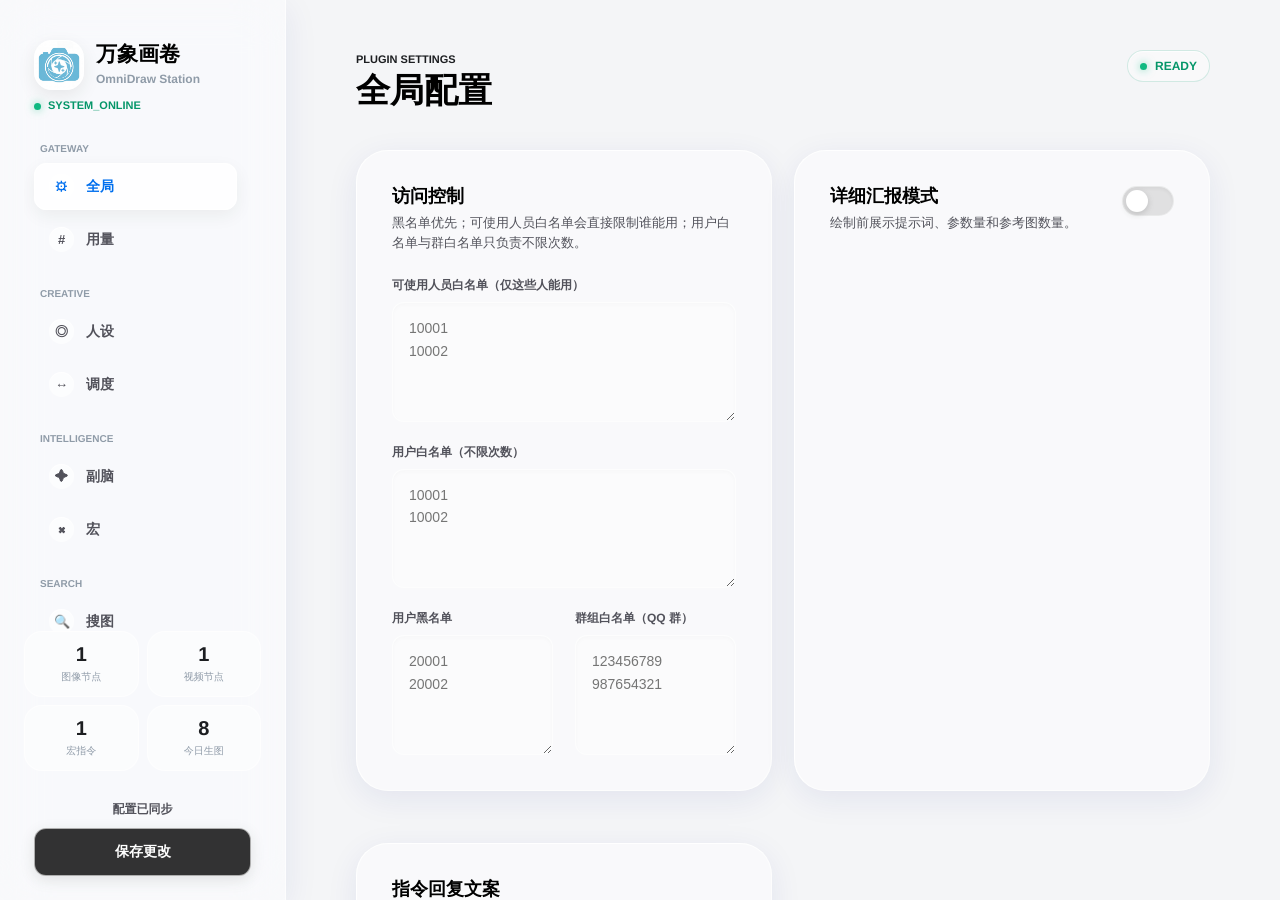
==== commit 2801a5eb: "feat: 添加自动搜索参考图配置页面" ====
--- a/pages/插件配置/index.html
+++ b/pages/插件配置/index.html
@@ -6,7 +6,7 @@
     <meta name="theme-color" content="#C1E6FF" />
     <title>OmniDraw Station</title>
     <link rel="icon" href="./logo.png" />
-    <link rel="stylesheet" href="./style.css?v=3.3.11" />
+    <link rel="stylesheet" href="./style.css?v=3.3.12" />
 </head>
 <body>
     <div class="app-shell">
@@ -24,13 +24,13 @@
 
             <nav class="nav-menu" aria-label="配置导航">
                 <div class="nav-label">GATEWAY</div>
-                <button class="nav-item active" data-target="tab-basic" type="button">
-                    <span class="nav-icon">⚙</span><span>全局</span>
-                </button>
-                <button class="nav-item" data-target="tab-usage" type="button">
-                    <span class="nav-icon">#</span><span>用量</span>
-                </button>
-                <div class="nav-label">CREATIVE</div>
+                <button class="nav-item active" data-target="tab-basic" type="button">
+                    <span class="nav-icon">⚙</span><span>全局</span>
+                </button>
+                <button class="nav-item" data-target="tab-usage" type="button">
+                    <span class="nav-icon">#</span><span>用量</span>
+                </button>
+                <div class="nav-label">CREATIVE</div>
                 <button class="nav-item" data-target="tab-persona" type="button">
                     <span class="nav-icon">◎</span><span>人设</span>
                 </button>
@@ -44,6 +44,10 @@
                 <button class="nav-item" data-target="tab-presets" type="button">
                     <span class="nav-icon">⌘</span><span>宏</span>
                 </button>
+                <div class="nav-label">SEARCH</div>
+                <button class="nav-item" data-target="tab-search" type="button">
+                    <span class="nav-icon">🔍</span><span>搜图</span>
+                </button>
                 <div class="nav-label">INFRASTRUCTURE</div>
                 <button class="nav-item" data-target="tab-nodes" type="button">
                     <span class="nav-icon">▣</span><span>节点</span>
@@ -51,11 +55,11 @@
             </nav>
 
             <div class="sidebar-metrics">
-                <div><span id="metric-image-nodes">0</span><small>图像节点</small></div>
-                <div><span id="metric-video-nodes">0</span><small>视频节点</small></div>
-                <div><span id="metric-presets">0</span><small>宏指令</small></div>
-                <div><span id="metric-today-images">0</span><small>今日生图</small></div>
-            </div>
+                <div><span id="metric-image-nodes">0</span><small>图像节点</small></div>
+                <div><span id="metric-video-nodes">0</span><small>视频节点</small></div>
+                <div><span id="metric-presets">0</span><small>宏指令</small></div>
+                <div><span id="metric-today-images">0</span><small>今日生图</small></div>
+            </div>
 
             <div class="save-panel">
                 <div class="save-state" id="save-state">配置已同步</div>
@@ -72,123 +76,195 @@
                 <div class="status-pill"><span></span>READY</div>
             </header>
 
-            <section id="tab-basic" class="tab-pane active" data-title="全局配置">
-                <div class="page-grid compact">
-                    <article class="card">
-                        <div class="card-header">
-                            <div>
-                                <h3>访问控制</h3>
-                                <p>黑名单优先；白名单与群白名单不限次数，其余用户默认可用并受每日额度约束。</p>
-                            </div>
-                        </div>
-                        <div class="form-grid">
-                            <div class="form-group full-width">
-                                <label for="perm_allowed_users">用户白名单（不限次数）</label>
-                                <textarea id="perm_allowed_users" rows="4" class="input-modern" placeholder="10001&#10;10002"></textarea>
-                            </div>
-                            <div class="form-group">
-                                <label for="perm_blocked_users">用户黑名单</label>
-                                <textarea id="perm_blocked_users" rows="4" class="input-modern" placeholder="20001&#10;20002"></textarea>
-                            </div>
-                            <div class="form-group">
-                                <label for="perm_unlimited_groups">群组白名单（QQ 群）</label>
-                                <textarea id="perm_unlimited_groups" rows="4" class="input-modern" placeholder="123456789&#10;987654321"></textarea>
-                            </div>
-                        </div>
-                    </article>
-
-                    <article class="card">
-                        <div class="setting-row">
-                            <div>
+            <section id="tab-basic" class="tab-pane active" data-title="全局配置">
+                <div class="page-grid compact">
+                    <article class="card">
+                        <div class="card-header">
+                            <div>
+                                <h3>访问控制</h3>
+                                <p>黑名单优先；可使用人员白名单会直接限制谁能用；用户白名单与群白名单只负责不限次数。</p>
+                            </div>
+                        </div>
+                        <div class="form-grid">
+                            <div class="form-group full-width">
+                                <label for="perm_usable_users">可使用人员白名单（仅这些人能用）</label>
+                                <textarea id="perm_usable_users" rows="4" class="input-modern" placeholder="10001&#10;10002"></textarea>
+                            </div>
+                            <div class="form-group full-width">
+                                <label for="perm_allowed_users">用户白名单（不限次数）</label>
+                                <textarea id="perm_allowed_users" rows="4" class="input-modern" placeholder="10001&#10;10002"></textarea>
+                            </div>
+                            <div class="form-group">
+                                <label for="perm_blocked_users">用户黑名单</label>
+                                <textarea id="perm_blocked_users" rows="4" class="input-modern" placeholder="20001&#10;20002"></textarea>
+                            </div>
+                            <div class="form-group">
+                                <label for="perm_unlimited_groups">群组白名单（QQ 群）</label>
+                                <textarea id="perm_unlimited_groups" rows="4" class="input-modern" placeholder="123456789&#10;987654321"></textarea>
+                            </div>
+                        </div>
+                    </article>
+
+                    <article class="card">
+                        <div class="setting-row">
+                            <div>
                                 <h3>详细汇报模式</h3>
                                 <p>绘制前展示提示词、参数量和参考图数量。</p>
                             </div>
                             <label class="switch-wrapper" for="verbose_report">
                                 <input type="checkbox" id="verbose_report" class="ios-switch" />
-                            </label>
-                        </div>
-                    </article>
-
-                    <article class="card">
-                        <div class="card-header">
-                            <div>
-                                <h3>指令回复文案</h3>
-                                <p>自定义 /画、/自拍 和宏指令开始生成前发出的等待回复。</p>
-                            </div>
-                        </div>
-                        <div class="form-grid">
-                            <div class="form-group full-width">
-                                <label for="reply_draw_pending">/画 与宏指令等待回复</label>
-                                <textarea id="reply_draw_pending" rows="3" class="input-modern"></textarea>
-                            </div>
-                            <div class="form-group full-width">
-                                <label for="reply_selfie_pending">/自拍 等待回复</label>
-                                <textarea id="reply_selfie_pending" rows="3" class="input-modern"></textarea>
-                            </div>
-                        </div>
-                    </article>
-                </div>
-            </section>
-
-            <section id="tab-usage" class="tab-pane" data-title="用量管理">
-                <div class="page-grid compact">
-                    <article class="card">
-                        <div class="card-header">
-                            <div>
-                                <h3>每日限额</h3>
-                                <p>按 AstrBot 用户 ID 统计成功生图张数。</p>
-                            </div>
-                            <label class="switch-wrapper" for="usage_enable">
-                                <input type="checkbox" id="usage_enable" class="ios-switch" />
-                            </label>
-                        </div>
-                        <div class="form-group">
-                            <label for="usage_daily_limit">每人每日上限</label>
-                            <input type="number" id="usage_daily_limit" class="input-modern" min="1" />
-                        </div>
-                    </article>
-
-                    <article class="card">
-                        <div class="card-header">
-                            <div>
-                                <h3>签到奖励</h3>
-                                <p>仅对有权限且仍受限额影响的用户生效。</p>
-                            </div>
-                            <label class="switch-wrapper" for="usage_checkin_enable">
-                                <input type="checkbox" id="usage_checkin_enable" class="ios-switch" />
-                            </label>
-                        </div>
-                        <div class="form-grid">
-                            <div class="form-group">
-                                <label for="usage_checkin_min">最小奖励张数</label>
-                                <input type="number" id="usage_checkin_min" class="input-modern" min="0" />
-                            </div>
-                            <div class="form-group">
-                                <label for="usage_checkin_max">最大奖励张数</label>
-                                <input type="number" id="usage_checkin_max" class="input-modern" min="0" />
-                            </div>
-                        </div>
-                    </article>
-
-                    <article class="card">
-                        <div class="card-header space-between">
-                            <div>
-                                <h3>今日统计</h3>
-                                <p id="usage-stat-date">今日</p>
-                            </div>
-                            <button data-action="refresh-usage" class="btn-secondary" type="button">刷新</button>
-                        </div>
-                        <div class="usage-summary">
-                            <div><span id="usage-stat-total">0</span><small>总张数</small></div>
-                            <div><span id="usage-stat-users">0</span><small>用户数</small></div>
-                            <div><span id="usage-stat-limit">不限</span><small>限额</small></div>
-                        </div>
-                        <div class="usage-user-list" id="usage-users-container"></div>
-                    </article>
-                </div>
-            </section>
-
-            <section id="tab-persona" class="tab-pane" data-title="人设档案">
+                            </label>
+                        </div>
+                    </article>
+
+                    <article class="card">
+                        <div class="card-header">
+                            <div>
+                                <h3>指令回复文案</h3>
+                                <p>自定义 /画、/自拍 和宏指令开始生成前发出的等待回复。</p>
+                            </div>
+                        </div>
+                        <div class="form-grid">
+                            <div class="form-group full-width">
+                                <label for="reply_draw_pending">/画 与宏指令等待回复</label>
+                                <textarea id="reply_draw_pending" rows="3" class="input-modern"></textarea>
+                            </div>
+                            <div class="form-group full-width">
+                                <label for="reply_selfie_pending">/自拍 等待回复</label>
+                                <textarea id="reply_selfie_pending" rows="3" class="input-modern"></textarea>
+                            </div>
+                            <div class="form-group full-width">
+                                <label for="reply_draw_error">/画 与宏指令失败回复</label>
+                                <textarea id="reply_draw_error" rows="3" class="input-modern"></textarea>
+                            </div>
+                            <div class="form-group full-width">
+                                <label for="reply_selfie_error">/自拍 失败回复</label>
+                                <textarea id="reply_selfie_error" rows="3" class="input-modern"></textarea>
+                            </div>
+                        </div>
+                    </article>
+                </div>
+            </section>
+
+            <section id="tab-usage" class="tab-pane" data-title="用量管理">
+                <div class="page-grid compact">
+                    <article class="card">
+                        <div class="card-header">
+                            <div>
+                                <h3>每日限额</h3>
+                                <p>按 AstrBot 用户 ID 统计成功生图张数。</p>
+                            </div>
+                            <label class="switch-wrapper" for="usage_enable">
+                                <input type="checkbox" id="usage_enable" class="ios-switch" />
+                            </label>
+                        </div>
+                        <div class="form-group">
+                            <label for="usage_daily_limit">每人每日上限</label>
+                            <input type="number" id="usage_daily_limit" class="input-modern" min="1" />
+                        </div>
+                    </article>
+
+                    <article class="card">
+                        <div class="card-header">
+                            <div>
+                                <h3>签到奖励</h3>
+                                <p>仅对有权限且仍受限额影响的用户生效。</p>
+                            </div>
+                            <label class="switch-wrapper" for="usage_checkin_enable">
+                                <input type="checkbox" id="usage_checkin_enable" class="ios-switch" />
+                            </label>
+                        </div>
+                        <div class="form-grid">
+                            <div class="form-group">
+                                <label for="usage_checkin_min">最小奖励张数</label>
+                                <input type="number" id="usage_checkin_min" class="input-modern" min="0" />
+                            </div>
+                            <div class="form-group">
+                                <label for="usage_checkin_max">最大奖励张数</label>
+                                <input type="number" id="usage_checkin_max" class="input-modern" min="0" />
+                            </div>
+                        </div>
+                    </article>
+
+                    <article class="card">
+                        <div class="card-header space-between">
+                            <div>
+                                <h3>今日统计</h3>
+                                <p id="usage-stat-date">今日</p>
+                            </div>
+                            <button data-action="refresh-usage" class="btn-secondary" type="button">刷新</button>
+                        </div>
+                        <div class="usage-summary">
+                            <div><span id="usage-stat-total">0</span><small>总张数</small></div>
+                            <div><span id="usage-stat-users">0</span><small>用户数</small></div>
+                            <div><span id="usage-stat-limit">不限</span><small>限额</small></div>
+                        </div>
+                        <div class="usage-user-list" id="usage-users-container"></div>
+                    </article>
+
+                    <article class="card">
+                        <div class="card-header space-between">
+                            <div>
+                                <h3>图片缓存</h3>
+                                <p>仅管理 temp_images 与 user_refs，不触碰人设参考图。</p>
+                            </div>
+                            <div class="button-row">
+                                <button data-action="refresh-cache" class="btn-secondary" type="button">刷新</button>
+                                <button data-action="clear-cache" class="btn-secondary btn-danger" type="button">清理缓存</button>
+                            </div>
+                        </div>
+                        <div class="cache-summary">
+                            <div><span id="cache-total-count">0</span><small>图片总数</small></div>
+                            <div><span id="cache-total-size">0 B</span><small>缓存体积</small></div>
+                            <div><span id="cache-temp-count">0</span><small>发送给用户</small></div>
+                            <div><span id="cache-refs-count">0</span><small>用户参考图</small></div>
+                        </div>
+                        <div class="cache-breakdown">
+                            <div><strong>temp_images</strong><span id="cache-temp-size">0 B</span></div>
+                            <div><strong>user_refs</strong><span id="cache-refs-size">0 B</span></div>
+                        </div>
+                    </article>
+
+                    <article class="card">
+                        <div class="card-header">
+                            <div>
+                                <h3>自动清理</h3>
+                                <p>定时清空缓存，或在缓存容量超过上限时删除最旧图片。</p>
+                            </div>
+                        </div>
+                        <div class="form-grid">
+                            <div class="setting-row cache-setting-row full-width">
+                                <div>
+                                    <h3>定时清理</h3>
+                                    <p>按固定间隔清空两个缓存目录中的图片。</p>
+                                </div>
+                                <label class="switch-wrapper" for="cache_scheduled_enable">
+                                    <input type="checkbox" id="cache_scheduled_enable" class="ios-switch" />
+                                </label>
+                            </div>
+                            <div class="form-group">
+                                <label for="cache_scheduled_hours">清理间隔（小时）</label>
+                                <input type="number" id="cache_scheduled_hours" class="input-modern" min="1" />
+                            </div>
+                            <div class="setting-row cache-setting-row full-width">
+                                <div>
+                                    <h3>容量上限清理</h3>
+                                    <p>超过上限时优先删除最旧的缓存图片。</p>
+                                </div>
+                                <label class="switch-wrapper" for="cache_limit_enable">
+                                    <input type="checkbox" id="cache_limit_enable" class="ios-switch" />
+                                </label>
+                            </div>
+                            <div class="form-group">
+                                <label for="cache_max_mb">缓存容量上限（MB）</label>
+                                <input type="number" id="cache_max_mb" class="input-modern" min="1" />
+                            </div>
+                        </div>
+                    </article>
+                </div>
+            </section>
+
+            <section id="tab-persona" class="tab-pane" data-title="人设档案">
                 <div class="page-grid">
                     <article class="card">
                         <div class="card-header">
@@ -238,48 +314,48 @@
                         </div>
                     </div>
                     <div class="route-stack">
-                        <div class="route-row">
-                            <label>图像生成</label>
-                            <div class="route-control">
-                                <div class="route-main-line">
-                                    <div class="node-selector" id="sel-route-img"></div>
-                                    <label class="route-backup-panel" for="route_img_backup">
-                                        <span>备用节点</span>
-                                        <input type="checkbox" id="route_img_backup" class="ios-switch route-backup-toggle" data-route="text2img" />
-                                    </label>
-                                </div>
-                                <div class="route-backup-selector" id="sel-route-img-backup"></div>
-                            </div>
-                            <input type="hidden" id="route_img" />
-                        </div>
-                        <div class="route-row">
-                            <label>人设自拍</label>
-                            <div class="route-control">
-                                <div class="route-main-line">
-                                    <div class="node-selector" id="sel-route-selfie"></div>
-                                    <label class="route-backup-panel" for="route_selfie_backup">
-                                        <span>备用节点</span>
-                                        <input type="checkbox" id="route_selfie_backup" class="ios-switch route-backup-toggle" data-route="selfie" />
-                                    </label>
-                                </div>
-                                <div class="route-backup-selector" id="sel-route-selfie-backup"></div>
-                            </div>
-                            <input type="hidden" id="route_selfie" />
-                        </div>
-                        <div class="route-row">
-                            <label>视频渲染</label>
-                            <div class="route-control">
-                                <div class="route-main-line">
-                                    <div class="node-selector-video" id="sel-route-video"></div>
-                                    <label class="route-backup-panel" for="route_video_backup">
-                                        <span>备用节点</span>
-                                        <input type="checkbox" id="route_video_backup" class="ios-switch route-backup-toggle" data-route="video" />
-                                    </label>
-                                </div>
-                                <div class="route-backup-selector" id="sel-route-video-backup"></div>
-                            </div>
-                            <input type="hidden" id="route_video" />
-                        </div>
+                        <div class="route-row">
+                            <label>图像生成</label>
+                            <div class="route-control">
+                                <div class="route-main-line">
+                                    <div class="node-selector" id="sel-route-img"></div>
+                                    <label class="route-backup-panel" for="route_img_backup">
+                                        <span>备用节点</span>
+                                        <input type="checkbox" id="route_img_backup" class="ios-switch route-backup-toggle" data-route="text2img" />
+                                    </label>
+                                </div>
+                                <div class="route-backup-selector" id="sel-route-img-backup"></div>
+                            </div>
+                            <input type="hidden" id="route_img" />
+                        </div>
+                        <div class="route-row">
+                            <label>人设自拍</label>
+                            <div class="route-control">
+                                <div class="route-main-line">
+                                    <div class="node-selector" id="sel-route-selfie"></div>
+                                    <label class="route-backup-panel" for="route_selfie_backup">
+                                        <span>备用节点</span>
+                                        <input type="checkbox" id="route_selfie_backup" class="ios-switch route-backup-toggle" data-route="selfie" />
+                                    </label>
+                                </div>
+                                <div class="route-backup-selector" id="sel-route-selfie-backup"></div>
+                            </div>
+                            <input type="hidden" id="route_selfie" />
+                        </div>
+                        <div class="route-row">
+                            <label>视频渲染</label>
+                            <div class="route-control">
+                                <div class="route-main-line">
+                                    <div class="node-selector-video" id="sel-route-video"></div>
+                                    <label class="route-backup-panel" for="route_video_backup">
+                                        <span>备用节点</span>
+                                        <input type="checkbox" id="route_video_backup" class="ios-switch route-backup-toggle" data-route="video" />
+                                    </label>
+                                </div>
+                                <div class="route-backup-selector" id="sel-route-video-backup"></div>
+                            </div>
+                            <input type="hidden" id="route_video" />
+                        </div>
                     </div>
                 </article>
             </section>
@@ -345,6 +421,54 @@
                 </article>
             </section>
 
+            <section id="tab-search" class="tab-pane" data-title="自动搜图">
+                <div class="page-grid compact">
+                    <article class="card">
+                        <div class="card-header">
+                            <div>
+                                <h3>自动搜索参考图</h3>
+                                <p>当用户画特定角色时，自动搜索官方参考图。</p>
+                            </div>
+                        </div>
+                        <div class="form-grid">
+                            <div class="form-group">
+                                <label>
+                                    <input type="checkbox" id="enable_auto_search_refs" />
+                                    启用自动搜索参考图
+                                </label>
+                            </div>
+                            <div class="form-group">
+                                <label for="auto_search_trigger_mode">触发模式</label>
+                                <select id="auto_search_trigger_mode" class="input-modern">
+                                    <option value="keyword">keyword - 包含关键词时触发</option>
+                                    <option value="always">always - 总是触发</option>
+                                    <option value="manual">manual - 只使用预设URL</option>
+                                </select>
+                            </div>
+                            <div class="form-group full-width">
+                                <label for="auto_search_keywords">触发关键词</label>
+                                <textarea id="auto_search_keywords" rows="2" class="input-modern" placeholder="嘉然,向晚,乃琳,贝拉,A-SOUL"></textarea>
+                                <small>提示词包含这些关键词时触发搜索，可按行、逗号或空格分隔。</small>
+                            </div>
+                            <div class="form-group full-width">
+                                <label for="auto_search_sites">搜索站点</label>
+                                <textarea id="auto_search_sites" rows="2" class="input-modern" placeholder="moegirl.org.cn,bilibili.com,baidu.com"></textarea>
+                                <small>搜索参考图的网站，可按行、逗号或空格分隔。</small>
+                            </div>
+                            <div class="form-group">
+                                <label for="auto_search_max_refs">最大参考图数量</label>
+                                <input type="number" id="auto_search_max_refs" class="input-modern" value="2" min="1" max="5" />
+                            </div>
+                            <div class="form-group full-width">
+                                <label for="auto_search_llm_prompt">返回给LLM的提示词</label>
+                                <textarea id="auto_search_llm_prompt" rows="3" class="input-modern" placeholder="需要搜索参考图，关键词：{keywords}。请调用 web_search 搜索图片URL..."></textarea>
+                                <small>支持 {keywords} 占位符，自动替换为匹配的关键词。</small>
+                            </div>
+                        </div>
+                    </article>
+                </div>
+            </section>
+
             <section id="tab-nodes" class="tab-pane" data-title="算力集群">
                 <article class="card wide-card">
                     <div class="card-header space-between">
@@ -372,6 +496,6 @@
     </div>
 
     <div id="toast-container" aria-live="polite"></div>
-    <script type="module" src="./app.js?v=3.3.8"></script>
-</body>
-</html>
+    <script type="module" src="./app.js?v=3.3.11"></script>
+</body>
+</html>
